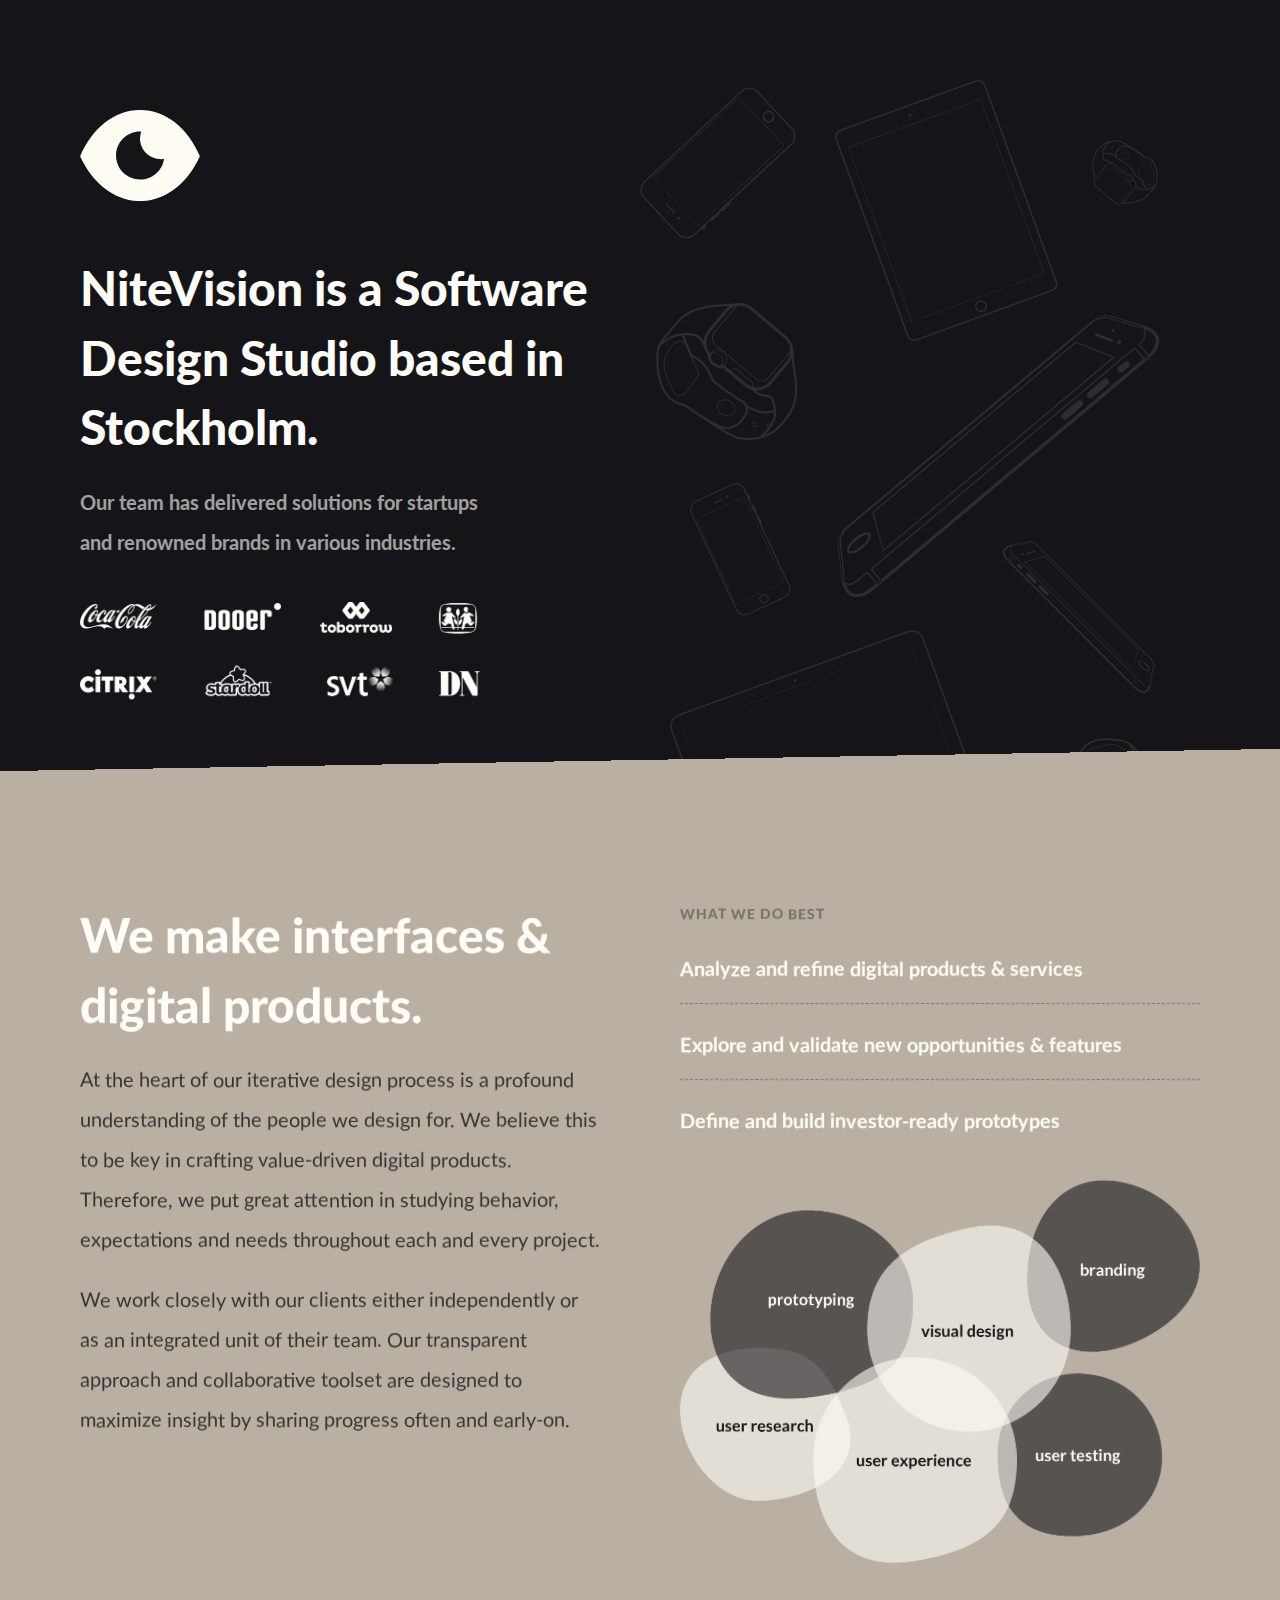
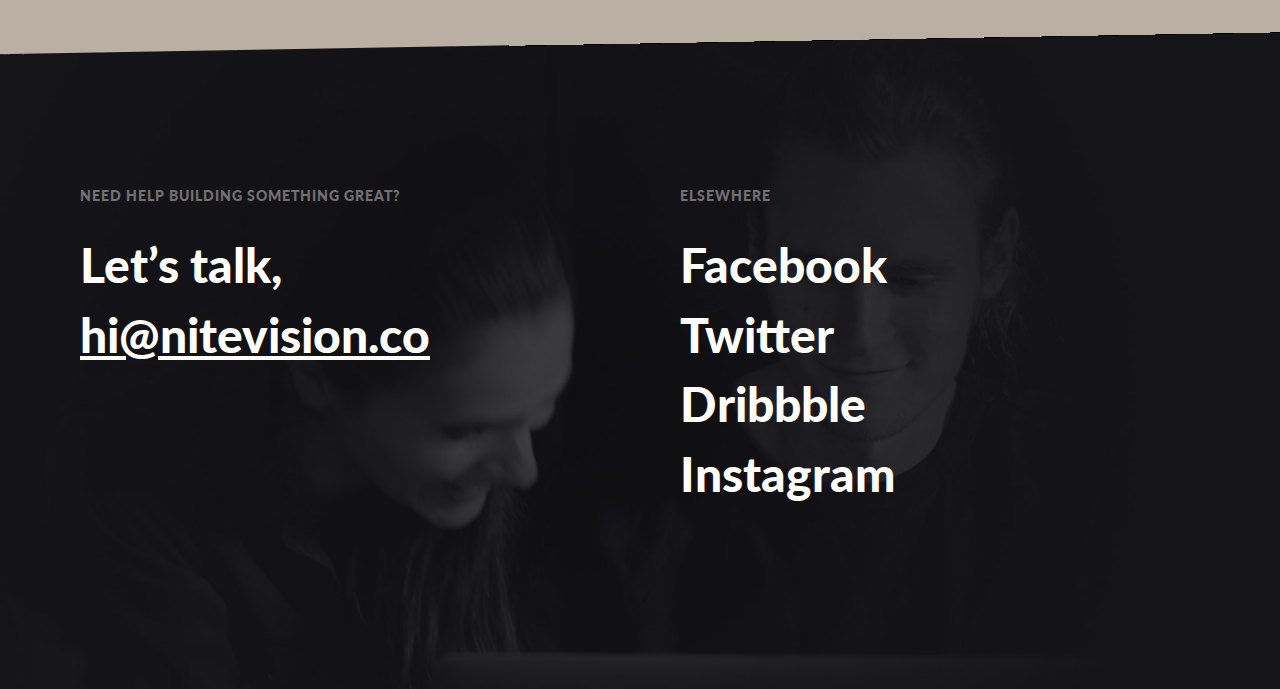
==== index.html @ 3d85bafc "improve class names" ====
<!DOCTYPE html>
<html lang="en">
  <head itemscope itemtype="http://schema.org/WebSite">
    <meta charset="utf-8">
    <meta http-equiv="x-ua-compatible" content="ie=edge">
    <title itemprop="name">NiteVision</title>
    <link href="https://nitevision.co/" itemprop="url">
    <meta itemprop="description" content="NiteVision is a Software Design Studio based in Stockholm. Our team has delivered solutions for startups and renowned brands in various industries.">
    <meta name="google-site-verification" content="">
    <meta name="description" content="NiteVision is a Software Design Studio based in Stockholm. Our team has delivered solutions for startups and renowned brands in various industries.">
    <meta name="viewport" content="width=device-width, initial-scale=1">
    <link rel="stylesheet" href="/css/normalize.css">
    <link rel="stylesheet" href="/css/main.css">
    <link href="https://fonts.googleapis.com/css?family=Lato:400,700,900" rel="stylesheet">
    <script type="application/ld+json">
      {
        "@context": "http://schema.org",
        "@type": "Organization",
        "name": "NiteVision",
        "url": "https://nitevision.co",
        "logo": "https://nitevision.co/img/logo.svg"
      }
    </script>
    <meta name="theme-color" content="#fffdf3">
    <link rel="apple-touch-icon" sizes="120x120" href="/apple-touch-icon-120x120.png">
    <link rel="apple-touch-icon" sizes="152x152" href="/apple-touch-icon-152x152.png">
    <link rel="icon" type="image/png" href="/favicon-32x32.png" sizes="32x32">
    <link rel="icon" type="image/png" href="/favicon-96x96.png" sizes="96x96">
    <link rel="icon" type="image/png" href="/favicon-194x194.png" sizes="194x194">
    <link rel="icon" type="image/png" href="/android-chrome-192x192.png" sizes="192x192">
    <script>
      (function(i,s,o,g,r,a,m){i['GoogleAnalyticsObject']=r;i[r]=i[r]||function(){
        (i[r].q=i[r].q||[]).push(arguments)},i[r].l=1*new Date();a=s.createElement(o),
      m=s.getElementsByTagName(o)[0];a.async=1;a.src=g;m.parentNode.insertBefore(a,m)
      })(window,document,'script','https://www.google-analytics.com/analytics.js','ga');

      ga('create', 'UA-84550139-1', 'auto');
      ga('send', 'pageview');

    </script>
  </head>
  <body>
    <header class="header body-p lg-pb3 clearfix">
      <div class="md-half header-half">
        <object type="image/svg+xml" data="/img/nitevision.svg" class="logo"></object>
        <h1 class="type-lg">NiteVision is a Software Design Studio based in Stockholm.</h1>
        <p class="type-light intro-text">Our team has delivered solutions for startups and renowned brands in various industries.</p>
        <img src="/img/brands.png" alt="Brands" class="fit partners" />
      </div>
      <div class="devices sm-hide">
        <svg id="devices" class="svg fit" xmlns="http://www.w3.org/2000/svg" width="100%" height="100%" viewBox="0 0 651 1034">
          <g fill="none" fill-rule="evenodd" opacity=".1">
            <path fill="#FFFDF7" d="M629.842 311.531c19.546 5.667 21.609 20.237 4.405 34.673L289.886 635.157c-17.19 14.424-31.195 9.87-33.381-10.358l-4.821-44.598c-.62-5.738 2.948-14.151 7.799-18.221L567.46 303.556c4.84-4.062 13.772-6.119 19.298-4.517l43.083 12.492zm-41.906-16.528c-6.902-2.002-17.28.389-23.175 5.335L256.783 558.762c-5.897 4.948-10.054 14.726-9.279 21.897l4.821 44.597c2.567 23.75 20.622 29.598 40.26 13.119L636.947 349.42c19.668-16.503 17.001-35.278-5.928-41.926l-43.083-12.492zm33.744 12.965c12.383 3.572 13.716 13.148 2.88 22.24L273.156 625.073c-10.94 9.179-17.408 7.227-18.767-5.516l-4.135-37.645c-.843-7.893 1.509-16.743 6.28-20.747L564.51 302.741c5.474-4.594 15.256-6.863 21.584-5.038l35.585 10.265zm-35.117-11.88c-6.879-1.984-17.238.42-23.132 5.366L255.453 559.88c-5.897 4.948-7.63 15.122-6.872 22.214l4.135 37.65c1.518 14.23 9.663 16.564 21.518 6.617L625.64 331.495c11.822-9.92 10.248-21.179-3.492-25.142l-35.585-10.265zm25.281 57.949a4.201 4.201 0 0 0-5.92-.516l-6.45 5.413a4.204 4.204 0 0 0-.52 5.919 4.201 4.201 0 0 0 5.92.516l6.45-5.413a4.204 4.204 0 0 0 .52-5.92zm-25.78 21.632a4.2 4.2 0 0 0-5.912-.522l-19.354 16.24a4.2 4.2 0 0 0-.513 5.913 4.2 4.2 0 0 0 5.912.522l19.354-16.24a4.2 4.2 0 0 0 .513-5.913zm-32.224 27.04a4.2 4.2 0 0 0-5.913-.522l-19.354 16.24a4.2 4.2 0 0 0-.513 5.913 4.2 4.2 0 0 0 5.913.521l19.354-16.24a4.2 4.2 0 0 0 .513-5.913zM260.124 591.596c-3.011-3.59 1.318-11.25 9.023-17.715s16.001-9.398 19.012-5.81c3.012 3.589-1.318 11.25-9.023 17.714-7.705 6.466-16 9.4-19.012 5.81zm25.78-21.632c-1.462-1.742-8.334.688-14.867 6.17-6.533 5.481-10.12 11.827-8.657 13.569 1.462 1.742 8.334-.688 14.866-6.17 6.533-5.481 10.12-11.827 8.658-13.57zm6.385-29.12l-.541 1.737 254.647-213.675-1.692.28 48.698 18.943.541-1.594-.858-.334L303.82 588.924l.204.74 1.116.346-12.85-49.165zm-1.62.45l13.642 49.41 290.56-243.808-49.556-19.276-254.647 213.674zm299.615-226.041c-.557-.664-.287-1.807.603-2.554.89-.746 2.062-.814 2.62-.15.556.663.286 1.806-.604 2.553-.89.747-2.063.814-2.62.15zm7.084 14.986c-.829-.987-.419-2.696.916-3.816 1.335-1.12 3.089-1.227 3.918-.24.828.988.418 2.697-.917 3.817s-3.089 1.227-3.917.24zm-6.123-5.509l-17.895-6.94c-1.228-.477-2.971-.236-3.835.49-.89.746-.651 1.723.613 2.214l17.894 6.94c1.229.477 2.972.236 3.836-.49.89-.746.65-1.723-.613-2.214zm-300.6 287.859l-2.37-.205 13.499 16.087.21-2.369-6.446 5.408 2.37.205-13.5-16.087-.209 2.369 6.445-5.408zm-7.525 4.121l13.498 16.087 6.445-5.408-13.499-16.087-6.444 5.408zm342.66-285.333l-2.37-.205 13.499 16.087.21-2.369-6.446 5.408 2.37.206-13.5-16.087-.209 2.368 6.445-5.408zm-7.525 4.121l13.498 16.087 6.445-5.408-13.499-16.087-6.444 5.408zM465.196 584.141c-9.99 1.963-11.648 9.136-3.692 17.092L620.75 760.478c7.949 7.95 15.129 6.296 17.091-3.692l4.328-22.02c.556-2.834-.86-7.186-3.103-9.429l-142.42-142.42c-2.24-2.24-6.604-3.658-9.429-3.103l-22.021 4.327zm21.608-6.392c3.528-.693 8.6.957 11.326 3.683l142.42 142.42c2.728 2.727 4.379 7.785 3.683 11.326l-4.327 22.021c-2.305 11.727-11.56 13.846-20.641 4.764L460.019 602.718c-9.095-9.096-6.956-18.338 4.764-20.641l22.021-4.328zm-17.384 4.976c-6.33 1.234-7.407 5.95-2.396 10.96L629.527 756.19c5.06 5.058 8.368 4.37 9.596-1.922l3.686-18.585c.76-3.898-.03-8.414-2.237-10.62L498.152 582.64c-2.533-2.532-7.312-4.095-10.546-3.464l-18.186 3.548zm18.022-4.374c3.516-.686 8.577.97 11.303 3.696l142.42 142.42c2.728 2.727 3.153 7.876 2.47 11.379l-3.687 18.587c-1.37 7.028-5.532 7.832-11.015 2.35L466.43 594.279c-5.467-5.466-4.196-11.01 2.826-12.38l18.186-3.548zm-15.105 27.775a2.097 2.097 0 0 1 2.974.004l2.983 2.983c.822.822.83 2.148.004 2.974-.82.82-2.146.824-2.974-.004l-2.983-2.983a2.098 2.098 0 0 1-.004-2.974zm11.921 11.921a2.094 2.094 0 0 1 2.971.001l8.95 8.95c.82.82.827 2.145 0 2.97-.82.821-2.142.828-2.97 0l-8.95-8.95a2.095 2.095 0 0 1 0-2.97zm14.902 14.902a2.094 2.094 0 0 1 2.971.001l8.95 8.95c.82.82.827 2.145 0 2.97-.82.82-2.142.828-2.97 0l-8.95-8.95a2.095 2.095 0 0 1 0-2.97zM637.47 740.074c1.656-1.656-.173-5.666-3.736-9.23-3.563-3.562-7.573-5.39-9.229-3.734-1.656 1.656.172 5.666 3.735 9.229 3.563 3.563 7.573 5.391 9.23 3.735zm-11.922-11.921c.804-.804 4.126.71 7.147 3.731s4.536 6.343 3.731 7.147c-.804.804-4.125-.71-7.146-3.731-3.021-3.022-4.536-6.343-3.732-7.147zm-1.928-14.8l.195.89-117.758-117.758.831.214-25.099 7.296-.201-.819.442-.128 133.767 133.767-.134.36-.571.122 8.528-23.943zm.789.296l-8.934 24.032-134.365-134.366 25.54-7.424 117.759 117.758zM484.76 587.742c.307-.306.221-.888-.19-1.3-.412-.411-.994-.497-1.3-.19-.306.306-.22.888.19 1.3.412.41.994.496 1.3.19zm-4.178 7.159c.455-.456.325-1.326-.293-1.943-.617-.617-1.487-.748-1.943-.292-.456.455-.325 1.325.293 1.943.617.617 1.487.748 1.943.292zm3.29-2.477l9.223-2.67c.633-.184 1.491.013 1.89.413.412.411.251.888-.4 1.077l-9.222 2.67c-.633.184-1.492-.013-1.892-.413-.411-.411-.25-.888.401-1.077zm137.473 156.77l1.19.002-7.425 7.425-.002-1.19 2.98 2.98-1.19-.002 7.425-7.425.002 1.19-2.98-2.98zm3.574 2.386l-7.424 7.425-2.98-2.98 7.424-7.425 2.98 2.98zM466.366 594.215l1.19.002-7.425 7.425-.002-1.19 2.98 2.98-1.19-.002 7.425-7.425.002 1.19-2.98-2.98zm3.574 2.386l-7.425 7.425-2.98-2.98 7.425-7.425 2.98 2.98zM102.836 419.647c-5.639-3.129-8.01-9.693-5.249-14.68 2.762-4.988 9.581-6.453 15.22-3.325 5.638 3.129 8.01 9.693 5.248 14.68-2.762 4.988-9.58 6.453-15.22 3.325zm9.432-17.031c-5.127-2.845-11.259-1.527-13.706 2.891-2.447 4.42-.314 10.322 4.813 13.167 5.127 2.844 11.258 1.526 13.705-2.892 2.448-4.42.315-10.322-4.812-13.166z"/>
            <path stroke="#FFFDF7" stroke-width="3.75" d="M86.649 343.43c-6.909-8.205-7.14-20.435-.008-28.935l21.132-25.184c7.98-9.511 22.177-10.758 31.695-2.771l42.382 35.562c9.514 7.984 10.76 22.178 2.774 31.695l-21.131 25.184c-7.982 9.512-22.177 10.759-31.696 2.772l-27.092-22.733c-3.753 1.038-9.293-.537-12.617-3.327-3.497-2.933-6.115-8.338-5.44-12.263z"/>
            <path fill="#FFFDF7" d="M91.73 356.12c-4.94-4.146-6.016-11.04-2.352-15.406 3.665-4.367 10.64-4.505 15.58-.36 4.94 4.146 6.017 11.04 2.352 15.406-3.664 4.367-10.64 4.505-15.58.36zm12.513-14.913c-4.492-3.77-10.764-3.646-14.01.223-3.247 3.87-2.28 10.068 2.212 13.837 4.492 3.77 10.765 3.646 14.011-.223 3.247-3.87 2.28-10.068-2.213-13.837z"/>
            <path fill="#FFFDF7" d="M100.316 343.72c4.349 3.649 5.35 9.664 2.178 13.445a7.857 7.857 0 0 1-3 2.2.558.558 0 0 1-.433-1.027 6.747 6.747 0 0 0 2.58-1.89c2.75-3.278 1.864-8.6-2.04-11.876-3.185-2.672-7.454-3.177-10.432-1.342a.558.558 0 0 1-.586-.949c3.405-2.097 8.194-1.53 11.733 1.439zM139.813 379.04c1.278 1.073 1.452 3.02.373 4.306a3.046 3.046 0 0 1-4.305.381l-19.232-16.137c-1.278-1.073-1.452-3.02-.373-4.306a3.046 3.046 0 0 1 4.305-.381l19.232 16.137zm-24.39-16.473c-1.482 1.765-1.231 4.413.51 5.875l19.233 16.137a4.16 4.16 0 0 0 5.874-.516c1.48-1.765 1.23-4.413-.512-5.875l-19.232-16.137a4.16 4.16 0 0 0-5.874.516zM185.552 326.66c4.255 3.57 4.81 9.894 1.248 14.14l-26.792 31.929c-3.57 4.254-9.885 4.797-14.14 1.226L94.65 330.98c-4.254-3.57-4.81-9.893-1.247-14.14l26.791-31.928c3.57-4.254 9.885-4.797 14.14-1.227l51.217 42.976zm-66.21-42.465l-26.792 31.93c-3.956 4.713-3.343 11.739 1.386 15.707l51.216 42.975c4.721 3.962 11.74 3.37 15.71-1.362l26.792-31.929c3.955-4.713 3.342-11.74-1.387-15.707l-51.216-42.976c-4.721-3.961-11.74-3.368-15.71 1.362z"/>
            <path fill="#FFFDF7" d="M115.027 282.464a39.983 39.983 0 0 1-6.613 1.097c-1.68.128-11.19.52-14.04.72-4.344.306-8.013.761-11.27 1.457-6.692 1.431-12.4 3.31-17.13 5.418a50.907 50.907 0 0 0-4.213 2.096c-.686.386-1.132.663-1.34.804-4.013 2.19-9.578 6.74-12.43 10.14l-18.744 22.339c-2.848 3.393-5.478 9.708-5.746 13.916l-.135 2.137-1.899-.996c.43.175.43.175 1.001.113.788-.21.854-.388.916-.79-.046.298-.088.872-.118 1.764-.087 2.568-.049 7.115.157 14.093.213 7.212 1.233 13.585 2.777 19.053a50.99 50.99 0 0 0 1.654 4.95c.327.822.574 1.367.705 1.626.178.429.437 1.029.819 1.845a61.077 61.077 0 0 0 2.229 4.31c1.755 3.086 3.693 5.865 5.775 8.103a24.69 24.69 0 0 0 2.197 2.103c2.879 2.415 6.647 4.27 10.857 5.616 1.484.474 2.917.85 4.242 1.137a28 28 0 0 0 1.66.318l.585.23 1.435.982c1.144.78 2.42 1.649 3.797 2.58 3.934 2.661 7.885 5.3 11.598 7.733 2.78 1.822 5.319 3.456 7.556 4.861 1.87 1.174 3.51 2.176 4.895 2.985 1.543.903 3.372 1.89 5.432 2.943 1.057.54 2.164 1.09 3.311 1.65a270.38 270.38 0 0 0 9.218 4.268c1.226.547 3.365.898 4.548.742.443-.011.98-.047 1.745-.156a23.095 23.095 0 0 0 4.256-1.048c5.17-1.788 9.97-5.234 13.858-10.828 3.375-4.858 4.395-8.913 3.723-12.247-.45-2.235-1.525-3.736-2.47-4.497-1.065-1.166-2.837-2.569-4.096-3.271-.075-.034-.35-.178-.768-.407-.68-.373-1.52-.858-2.531-1.468-2.87-1.73-6.536-4.113-11.078-7.252-4.704-3.259-9.417-6.736-14.054-10.302a398.135 398.135 0 0 1-4.456-3.476 219.7 219.7 0 0 1-1.681-1.342l-.399-.522a143.288 143.288 0 0 0-1.35-2.919 155.665 155.665 0 0 0-3.476-6.858c-.96-1.78-1.92-3.465-2.872-5.026-1.846-3.027-3.595-5.48-5.186-7.208-2.999-3.253-6.672-5.876-10.52-7.889a38.194 38.194 0 0 0-2.457-1.18 19.2 19.2 0 0 0-.897-.369l-.56-.206-.237-.547-11.17-25.708 2.554-1.105 11.17 25.709-.798-.754c.2.075.556.216 1.043.428.8.348 1.688.77 2.638 1.267 4.112 2.15 8.039 4.954 11.28 8.47 1.736 1.885 3.584 4.477 5.517 7.647.979 1.605 1.964 3.333 2.946 5.154a158.418 158.418 0 0 1 4.923 9.976l-.4-.522c.299.242.863.694 1.658 1.323a395.354 395.354 0 0 0 4.425 3.452c4.603 3.54 9.28 6.99 13.745 10.084 4.69 3.242 8.309 5.594 11.127 7.293 1.672 1.008 2.696 1.57 3.149 1.791 1.595.889 3.615 2.487 4.709 3.72 1.255.985 2.705 3.01 3.302 5.97.83 4.122-.38 8.934-4.166 14.382-4.237 6.099-9.525 9.895-15.23 11.867-2.91 1.006-5.281 1.346-6.729 1.346-1.53.213-4.183-.223-5.854-.967l-.751-.331a273.134 273.134 0 0 1-8.563-3.983 198.817 198.817 0 0 1-3.359-1.673 112.683 112.683 0 0 1-5.572-3.02 190.532 190.532 0 0 1-4.969-3.03 474.089 474.089 0 0 1-7.602-4.89 958.238 958.238 0 0 1-11.633-7.756 1092.252 1092.252 0 0 1-5.248-3.573l.586.23c-.358-.053-.99-.166-1.841-.35a48.72 48.72 0 0 1-4.501-1.207c-4.527-1.447-8.605-3.454-11.802-6.137a27.465 27.465 0 0 1-2.446-2.34c-2.247-2.416-4.305-5.364-6.158-8.624a63.848 63.848 0 0 1-2.332-4.508 41.114 41.114 0 0 1-.83-1.875c-.118-.224-.4-.845-.758-1.747a53.759 53.759 0 0 1-1.747-5.222c-1.605-5.682-2.66-12.281-2.88-19.727-.437-14.785-.347-17.447 1.107-17.834.578-.062.578-.062 1.01.113l-.645 1.232-1.39-.09c.306-4.815 3.17-11.69 6.39-15.526l18.744-22.339c3.076-3.666 8.912-8.438 13.114-10.723.153-.113.666-.431 1.421-.856a53.662 53.662 0 0 1 4.445-2.212c4.904-2.185 10.796-4.126 17.68-5.598 3.403-.727 7.193-1.197 11.657-1.512 2.907-.204 12.406-.595 14.024-.718.189-.015.378-.031.568-.049 1.923-.18 4.182.025 5.949-.42 1.055-.267 5.943-.407 6.352-.551l-3.556 1.976c-.486.172-1.34.434-2.483.722z"/>
            <path fill="#FFFDF7" d="M76.503 327.911a18.266 18.266 0 0 0-3.15-4.282c-2.99-3.014-10.033-4.352-19.053-3.777-10.75.686-21.457 6.805-29.49 14.119l-1.878-2.06c8.458-7.7 19.659-14.101 31.185-14.836 9.758-.623 17.492.846 21.212 4.597a21.04 21.04 0 0 1 3.63 4.935c.728 1.365 1.153 2.487 1.342 3.186v5.666c-.138-.509-3.177-6.381-3.798-7.548z"/>
            <path fill="#FFFDF7" d="M59.028 336.937c-.257-.741-.57-1.53-.941-2.33-.915-1.977-2.02-3.697-3.313-4.962-3.803-3.722-8.549-2.968-14.613 4.259-6.181 7.366-9.1 14.599-9.564 21.396-.162 2.369-.007 4.514.365 6.394.222 1.119.463 1.894.626 2.287.42 1.489 1.243 3.801 1.836 5.165l9.09 20.923c1.15 2.649 4.433 4.706 7.226 4.48a6.14 6.14 0 0 0 1.936-.07 5.816 5.816 0 0 0 2.871-1.408c2.2-1.99 4.738-4.84 7.513-8.355 2.153-2.728 4.352-5.734 6.51-8.846a218.41 218.41 0 0 0 2.817-4.164c.508-.77.869-1.328 1.06-1.63.726-1.11.84-3.045.247-4.284l-13.33-27.82c-.082-.267-.182-.593-.336-1.035zm14.67 28.376c.76 1.587.622 3.935-.314 5.368-.191.3-.556.864-1.067 1.64a219.515 219.515 0 0 1-2.832 4.184c-2.17 3.13-4.382 6.154-6.55 8.902-2.81 3.56-5.386 6.451-7.64 8.49a6.918 6.918 0 0 1-3.41 1.675c-.93.176-1.704.16-2.187.082-3.143.27-6.868-2.064-8.206-5.143l-9.09-20.923c-.612-1.41-1.452-3.771-1.865-5.246-.167-.395-.431-1.24-.667-2.434-.391-1.974-.553-4.216-.384-6.686.48-7.032 3.49-14.488 9.821-22.035 6.45-7.685 11.934-8.557 16.245-4.336 1.403 1.373 2.578 3.2 3.545 5.29.387.836.714 1.658.983 2.432.162.467.27.816.324 1.013l13.294 27.727zM193.09 344.019a76.27 76.27 0 0 0-.114 2.099c-.09 2.196-.097 4.46.008 6.662.084 1.77.24 3.423.474 4.924.263 1.69 1.324 7.925 1.444 8.655.609 3.713 1.035 6.738 1.35 9.79.928 8.963.73 17.103-.948 25.354-2.672 13.146-9.737 23.386-22.936 36.256-10.677 10.412-30.58 15.727-47.62 12.28-6.829-1.382-19.029-7.906-35.095-18.175-7.704-4.923-15.79-10.39-23.77-15.984a768.5 768.5 0 0 1-9.813-6.997l-.756-.552 1.645-2.243a536.06 536.06 0 0 0 2.873 2.083 765.696 765.696 0 0 0 7.648 5.431c7.948 5.574 16.003 11.019 23.67 15.918 15.746 10.064 27.789 16.504 34.145 17.79 16.162 3.27 35.127-1.794 45.127-11.545 12.836-12.516 19.617-22.347 22.153-34.821 1.617-7.95 1.808-15.814.908-24.515-.309-2.988-.728-5.962-1.329-9.625-.117-.713-1.18-6.964-1.447-8.677a49.42 49.42 0 0 1-.504-5.22c-.11-2.292-.101-4.635-.009-6.908.032-.795.073-1.526.117-2.176.027-.392.05-.673.063-.826l1.076-5.873c-.012.133 1.665 6.523 1.64 6.895z"/>
            <path fill="#FFFDF7" d="M145.112 389.165c1.366.985 2.795 1.892 4.205 2.626 1.76.916 3.357 1.488 4.683 1.636.09.01 1.119.111 1.538.157.838.092 1.622.197 2.409.33 1.428.242 2.728.555 3.884.963 2.115.747 3.657 1.776 4.458 3.236 2.316 4.22 4.622 14.6 4.038 22.176-.32 4.158-2.436 8.908-5.922 14.084-2.836 4.212-6.3 8.312-9.821 11.96a85.376 85.376 0 0 1-1.481 1.5c-.267.263-.457.446-.56.544a1.393 1.393 0 0 1-1.917-2.023 66.398 66.398 0 0 0 1.952-1.955c3.418-3.542 6.784-7.525 9.517-11.583 3.24-4.814 5.18-9.168 5.456-12.746.542-7.031-1.644-16.871-3.703-20.623-.402-.732-1.41-1.406-2.94-1.946-.987-.349-2.138-.625-3.42-.843a38.544 38.544 0 0 0-2.248-.307c-.397-.044-1.43-.145-1.543-.158-1.723-.192-3.623-.872-5.661-1.933-1.544-.804-3.082-1.78-4.55-2.838a35.083 35.083 0 0 1-1.926-1.477 1.392 1.392 0 0 1-.173-1.96 1.392 1.392 0 0 1 1.96-.17c.332.278.945.76 1.765 1.35z"/>
            <path fill="#FFFDF7" d="M166.254 416.513a34.933 34.933 0 0 1-6.75 1.269c-3.082.267-6.127.097-9.058-.606a48.697 48.697 0 0 1-3.458-.97c-3.442-1.1-6.872-2.566-10.137-4.226a72.546 72.546 0 0 1-3.103-1.67 39.605 39.605 0 0 1-1.165-.688 1.391 1.391 0 0 1 1.468-2.362c.185.115.55.334 1.076.634a69.767 69.767 0 0 0 2.982 1.605c3.14 1.598 6.437 3.007 9.722 4.056 1.105.353 2.193.66 3.259.915 2.62.628 5.369.781 8.17.539 2.19-.19 4.286-.608 6.21-1.168 1.144-.334 1.968-.637 2.394-.821a1.395 1.395 0 0 1 1.831.725 1.39 1.39 0 0 1-.722 1.83c-.526.227-1.457.57-2.72.938zM142.51 434.266c-2.038-.586-3.394-2.306-2.932-3.922.462-1.616 2.521-2.353 4.559-1.767 2.038.586 3.395 2.306 2.933 3.922-.463 1.616-2.522 2.353-4.56 1.767zm1.321-4.62c-1.508-.433-2.915.07-3.182 1.006-.268.935.66 2.11 2.167 2.544 1.508.434 2.915-.07 3.183-1.005.267-.936-.66-2.11-2.168-2.544zM165.596 432.61c-.529 1.047-1.548 1.819-2.79 1.926-2.578.223-4.791-.456-4.913-1.828-.121-1.372 1.94-2.42 4.517-2.644.931-.08 1.833-.04 2.605.113 1.012.2 1.123 1.362.581 2.433zm-3.088-1.436c-2.017.174-3.548.953-3.505 1.438.043.485 1.687.99 3.705.815.833-.072 1.53-.6 1.894-1.32.26-.515.23-.831.199-.838-.666-.131-1.462-.167-2.293-.095z"/>
            <g>
              <path fill="#FFFDF7" d="M533.53 880.989c3.25-4.005 8.745-4.97 12.28-2.111 3.537 2.857 3.735 8.422.485 12.427-3.25 4.005-8.745 4.97-12.282 2.112-3.536-2.858-3.734-8.423-.484-12.428zm12.075 9.759c2.955-3.642 2.777-8.646-.356-11.178s-8.074-1.665-11.03 1.977c-2.955 3.642-2.777 8.645.356 11.177s8.075 1.666 11.03-1.976z"/>
              <path stroke="#FFFDF7" stroke-width="3" d="M595.745 878.728c7.424-4.302 17.093-2.785 22.8 4.017l16.77 19.985c6.393 7.62 5.397 18.97-2.218 25.36l-33.905 28.45c-7.611 6.386-18.968 5.395-25.359-2.22l-16.77-19.986c-6.394-7.62-5.397-18.97 2.218-25.36l21.673-18.185c-.29-3.095 1.724-7.236 4.383-9.468 2.798-2.347 7.416-3.664 10.408-2.593z"/>
              <path fill="#FFFDF7" d="M585.052 880.981c3.952-3.316 9.525-3.215 12.447.267 2.922 3.482 2.053 8.988-1.899 12.304-3.952 3.316-9.525 3.215-12.447-.267-2.922-3.482-2.053-8.988 1.9-12.304zm9.978 11.891c3.593-3.015 4.375-7.966 1.786-11.05-2.589-3.086-7.6-3.177-11.194-.161-3.593 3.015-4.374 7.966-1.786 11.051 2.59 3.085 7.6 3.176 11.194.16z"/>
              <path fill="#FFFDF7" d="M593.603 889.438c-3.479 2.92-8.35 2.881-10.88-.134a6.249 6.249 0 0 1-1.31-2.662.447.447 0 0 1 .337-.533.442.442 0 0 1 .531.334c.192.85.57 1.627 1.125 2.288 2.194 2.614 6.504 2.648 9.627.027 2.548-2.137 3.542-5.425 2.516-8.02a.446.446 0 0 1 .828-.331c1.173 2.966.057 6.655-2.774 9.03zM560.292 915.653a2.455 2.455 0 0 1-3.44-.3 2.433 2.433 0 0 1 .304-3.438l15.386-12.91a2.455 2.455 0 0 1 3.438.299 2.433 2.433 0 0 1-.303 3.439l-15.385 12.91zm16.372-16.922c-1.181-1.407-3.3-1.574-4.693-.405l-15.385 12.91a3.322 3.322 0 0 0-.416 4.691c1.18 1.407 3.298 1.574 4.692.405l15.386-12.91a3.322 3.322 0 0 0 .416-4.691zM595.088 958.825c-3.404 2.856-8.455 2.425-11.296-.961l-21.363-25.46c-2.846-3.392-2.39-8.434 1.015-11.291l40.973-34.38c3.403-2.856 8.455-2.425 11.296.96l21.363 25.46c2.846 3.393 2.39 8.435-1.015 11.292l-40.973 34.38zm42.671-46.245l-21.363-25.46c-3.154-3.758-8.766-4.241-12.55-1.067l-40.972 34.38c-3.777 3.17-4.293 8.772-1.128 12.544l21.363 25.46c3.154 3.759 8.766 4.242 12.55 1.067l40.972-34.38c3.777-3.17 4.293-8.771 1.128-12.544z"/>
              <path fill="#FFFDF7" d="M639.724 909.425a31.908 31.908 0 0 1 .064-5.352c.134-1.34 1.158-8.873 1.4-11.143.367-3.459.522-6.407.43-9.064-.188-5.46-.867-10.208-1.863-14.218a40.523 40.523 0 0 0-1.058-3.603 16.576 16.576 0 0 0-.445-1.163c-1.161-3.458-3.961-8.46-6.236-11.17l-14.946-17.813c-2.27-2.706-6.87-5.643-10.142-6.431l-1.662-.4 1.05-1.357c-.198.314-.198.314-.23.772.055.648.186.725.494.829-.228-.077-.674-.19-1.371-.336-2.008-.42-5.59-1.015-11.107-1.812-5.703-.823-10.858-.897-15.375-.434a40.817 40.817 0 0 0-4.125.622c-.693.144-1.156.263-1.378.33-.362.082-.87.204-1.566.391a48.95 48.95 0 0 0-3.702 1.162c-2.673.956-5.13 2.099-7.182 3.429-.714.462-1.37.942-1.961 1.439-2.304 1.932-4.29 4.642-5.938 7.768a36.813 36.813 0 0 0-1.488 3.18 22.421 22.421 0 0 0-.482 1.262l-.264.43a874.25 874.25 0 0 0-3.534 3.625 766.847 766.847 0 0 0-7.706 8.06 378.302 378.302 0 0 0-4.881 5.276 150.766 150.766 0 0 0-3.033 3.44 88.264 88.264 0 0 0-3.075 3.868c-.573.757-1.161 1.552-1.761 2.378a216.875 216.875 0 0 0-4.649 6.663c-.601.89-1.177 2.524-1.22 3.476-.053.35-.1.778-.121 1.394-.036 1.05.028 2.225.228 3.491.682 4.313 2.721 8.562 6.577 12.388 3.348 3.323 6.395 4.682 9.112 4.611 1.82-.047 3.152-.686 3.882-1.326 1.067-.676 2.418-1.878 3.147-2.771.037-.054.189-.251.427-.548.39-.484.888-1.078 1.51-1.79 1.762-2.019 4.15-4.576 7.255-7.716a282.185 282.185 0 0 1 10.07-9.64 319.547 319.547 0 0 1 3.358-3.027 176.34 176.34 0 0 1 1.291-1.138l.466-.242a114.812 114.812 0 0 0 2.485-.662 124.751 124.751 0 0 0 5.881-1.79 88.072 88.072 0 0 0 4.355-1.57c2.64-1.035 4.815-2.074 6.396-3.088 2.979-1.912 5.556-4.44 7.678-7.191.49-.636.915-1.232 1.272-1.77.21-.319.35-.543.416-.655l.24-.412.464-.112 21.784-5.253.512 2.16-21.785 5.253.704-.523c-.086.148-.248.408-.483.762a32.865 32.865 0 0 1-1.365 1.9c-2.266 2.94-5.022 5.643-8.242 7.709-1.725 1.107-4.023 2.204-6.786 3.289a90.28 90.28 0 0 1-4.467 1.609 126.958 126.958 0 0 1-8.536 2.502l.466-.243a317.316 317.316 0 0 0-4.607 4.128c-3.429 3.135-6.798 6.34-9.856 9.427-3.206 3.243-5.563 5.766-7.293 7.75-1.028 1.176-1.614 1.904-1.85 2.23-.923 1.133-2.463 2.502-3.586 3.193-.95.852-2.746 1.714-5.157 1.777-3.359.087-6.974-1.526-10.73-5.252-4.204-4.171-6.45-8.852-7.202-13.61-.384-2.428-.319-4.339-.116-5.478.046-1.232.76-3.26 1.58-4.471a208.052 208.052 0 0 1 1.372-2.023 219.081 219.081 0 0 1 3.325-4.711c.608-.837 1.205-1.643 1.786-2.412a90.406 90.406 0 0 1 3.155-3.968c.847-.997 1.88-2.166 3.08-3.492a380.455 380.455 0 0 1 4.91-5.308 769.012 769.012 0 0 1 7.729-8.084 876.557 876.557 0 0 1 3.546-3.637l-.264.43c.092-.275.27-.756.534-1.4a39.035 39.035 0 0 1 1.58-3.375c1.771-3.362 3.92-6.294 6.478-8.44a22.043 22.043 0 0 1 2.183-1.603c2.215-1.435 4.822-2.648 7.646-3.658a51.171 51.171 0 0 1 3.872-1.215c.736-.199 1.283-.33 1.59-.395.194-.063.722-.199 1.481-.357a43.033 43.033 0 0 1 4.352-.656c4.694-.482 10.033-.405 15.92.445 11.69 1.687 13.771 2.123 13.872 3.32-.032.464-.032.464-.23.78l-.879-.677.266-1.08c3.744.901 8.75 4.098 11.318 7.158l14.946 17.812c2.453 2.923 5.39 8.169 6.598 11.788.068.136.246.583.475 1.236.374 1.069.754 2.337 1.117 3.8 1.033 4.157 1.734 9.058 1.928 14.675.096 2.776-.065 5.823-.443 9.377-.246 2.315-1.268 9.84-1.398 11.129a29.713 29.713 0 0 0-.058 4.973c.062.867.14 1.507.197 1.849l-2.195.372a23.923 23.923 0 0 1-.22-2.052z"/>
              <path fill="#FFFDF7" d="M609.372 872.88a14.652 14.652 0 0 0 3.808-1.89c2.79-1.937 4.828-7.293 5.638-14.467.966-8.55-2.348-17.812-6.976-25.136l1.883-1.193c4.872 7.71 8.34 17.4 7.304 26.567-.876 7.76-3.115 13.642-6.586 16.052a16.878 16.878 0 0 1-4.39 2.178c-1.175.385-2.117.565-2.694.618l-.192-2.213c.42-.039 1.2-.188 2.205-.517z"/>
              <path fill="#FFFDF7" d="M604.719 857.895c.618-.101 1.282-.24 1.964-.42 1.683-.449 3.19-1.082 4.366-1.925 3.46-2.48 3.532-6.316-1.304-12.079-4.928-5.874-10.208-9.163-15.49-10.462-1.84-.453-3.549-.626-5.08-.591-.911.02-1.555.104-1.887.178-1.23.126-3.164.456-4.32.734l-17.729 4.275c-2.245.542-4.322 2.841-4.536 5.069-.12.384-.221.892-.215 1.532a4.63 4.63 0 0 0 .705 2.452c1.257 2.003 3.143 4.391 5.52 7.057 1.845 2.068 3.901 4.211 6.047 6.336a173.607 173.607 0 0 0 2.88 2.788c.535.505.923.866 1.133 1.058.773.723 2.278 1.079 3.336.782l23.748-6.662c.222-.028.492-.062.862-.122zm-24.374 7.64c-1.355.38-3.182-.052-4.178-.984-.21-.192-.602-.556-1.14-1.065-.896-.847-1.872-1.79-2.895-2.802a143.615 143.615 0 0 1-6.085-6.376c-2.407-2.699-4.32-5.122-5.608-7.175a5.508 5.508 0 0 1-.84-2.913c-.008-.755.112-1.361.241-1.73.228-2.51 2.586-5.12 5.195-5.749l17.73-4.275a39.374 39.374 0 0 1 4.387-.746c.333-.078 1.035-.169 2.007-.19 1.608-.037 3.394.144 5.314.616 5.463 1.343 10.906 4.735 15.956 10.752 5.142 6.128 5.06 10.562 1.136 13.374-1.276.915-2.878 1.588-4.657 2.061-.712.19-1.404.334-2.05.439-.39.063-.68.1-.843.115l-23.67 6.648zM580.38 962.369a60.831 60.831 0 0 0-1.635-.378 60.796 60.796 0 0 0-5.242-.909 37.297 37.297 0 0 0-3.94-.304c-1.365-.025-6.418-.047-7.01-.053-3.004-.031-5.444-.111-7.888-.282-7.18-.503-13.555-1.776-19.81-4.23-9.966-3.908-17.031-10.87-25.306-23.02-6.695-9.83-8.09-26.215-2.992-39.144 2.043-5.182 8.882-13.881 19.208-25.108 4.951-5.383 10.383-10.993 15.9-16.5a616.77 616.77 0 0 1 6.878-6.757l.54-.52 1.534 1.603a430.369 430.369 0 0 0-2.04 1.974 614.552 614.552 0 0 0-5.344 5.269c-5.496 5.486-10.907 11.074-15.834 16.43-10.12 11.003-16.872 19.591-18.773 24.414-4.835 12.263-3.506 27.876 2.764 37.081 8.047 11.816 14.83 18.5 24.287 22.209 6.027 2.363 12.185 3.594 19.155 4.082 2.394.167 4.792.246 7.757.277.577.006 5.643.028 7.027.053 1.3.024 2.7.135 4.177.321 1.818.229 3.66.558 5.435.942a63.043 63.043 0 0 1 2.335.555l-.588 2.146c-.104-.028-.306-.08-.595-.151z"/>
              <path fill="#FFFDF7" d="M551.586 918.43c-.966.939-1.88 1.938-2.654 2.946-.967 1.259-1.64 2.436-1.942 3.459-.02.069-.244.864-.34 1.188-.189.647-.381 1.249-.596 1.85-.39 1.09-.818 2.07-1.301 2.922-.884 1.56-1.91 2.633-3.17 3.062-3.644 1.242-12.13 1.63-18.008.13-3.225-.823-6.665-3.14-10.248-6.593-2.917-2.81-5.656-6.098-8.033-9.369a67.86 67.86 0 0 1-1.322-1.886 1.113 1.113 0 0 1 .32-1.54 1.11 1.11 0 0 1 1.54.31c.225.342.656.967 1.264 1.804 2.308 3.175 4.97 6.37 7.779 9.077 3.332 3.21 6.485 5.335 9.261 6.043 5.455 1.392 13.5 1.025 16.74-.08.632-.215 1.303-.916 1.942-2.044.413-.729.792-1.596 1.142-2.575a30.85 30.85 0 0 0 .556-1.726c.09-.306.314-1.104.34-1.192.393-1.329 1.194-2.73 2.314-4.187a30.105 30.105 0 0 1 2.868-3.188 28.158 28.158 0 0 1 1.432-1.312 1.112 1.112 0 0 1 1.567.132c.393.47.33 1.17-.142 1.566-.264.223-.73.638-1.309 1.202z"/>
              <path fill="#FFFDF7" d="M527.116 931.301a27.874 27.874 0 0 1-.054-5.482c.222-2.462.782-4.834 1.745-7.043a39.02 39.02 0 0 1 1.247-2.586c1.347-2.556 2.98-5.053 4.744-7.393a58.204 58.204 0 0 1 1.748-2.21c.328-.394.57-.673.704-.823a1.114 1.114 0 0 1 1.571-.09 1.11 1.11 0 0 1 .082 1.569c-.117.13-.34.388-.65.76a55.974 55.974 0 0 0-1.68 2.125c-1.696 2.25-3.266 4.65-4.551 7.089a36.793 36.793 0 0 0-1.176 2.438c-.861 1.975-1.366 4.115-1.568 6.351a25.673 25.673 0 0 0 .05 5.045c.102.947.225 1.637.31 1.996a1.117 1.117 0 0 1-.827 1.342 1.106 1.106 0 0 1-1.338-.82c-.105-.445-.244-1.224-.357-2.268zM516.476 910.187c.746-1.523 2.289-2.353 3.495-1.768 1.207.585 1.499 2.306.752 3.829-.746 1.522-2.289 2.353-3.495 1.768-1.206-.586-1.498-2.307-.752-3.83zm3.449 1.673c.552-1.126.352-2.302-.346-2.64-.698-.34-1.752.228-2.304 1.354-.552 1.127-.353 2.303.345 2.642.698.338 1.752-.23 2.305-1.356zM514.547 928.573c-.75-.56-1.214-1.468-1.125-2.46.186-2.058 1.03-3.706 2.126-3.613 1.096.093 1.633 1.858 1.447 3.917a7.57 7.57 0 0 1-.454 2.033c-.299.768-1.228.696-1.994.123zm1.562-2.232c.145-1.61-.253-2.922-.64-2.955-.388-.033-1.015 1.192-1.16 2.803-.06.665.257 1.285.773 1.67.368.276.621.296.63.272a6.687 6.687 0 0 0 .397-1.79z"/>
            </g>
            <g>
              <path fill="#FFFDF7" d="M609.923 90.402c2.61 1.447 3.706 4.488 2.423 6.801-1.283 2.314-4.443 2.997-7.054 1.55-2.61-1.446-3.705-4.487-2.422-6.8 1.282-2.314 4.443-2.998 7.053-1.551zm-4.38 7.9c2.373 1.316 5.215.701 6.352-1.349 1.136-2.05.152-4.784-2.222-6.1-2.374-1.315-5.215-.7-6.352 1.35-1.137 2.05-.152 4.784 2.222 6.1z"/>
              <path stroke="#FFFDF7" stroke-width="1.25" d="M617.402 125.54l.926.776c3.172 2.662 3.583 7.395.917 10.572l-13.573 16.177c-2.663 3.173-7.399 3.594-10.571.932l-24.079-20.204c-3.172-2.662-3.583-7.395-.917-10.572l13.573-16.177c2.663-3.173 7.399-3.594 10.571-.932l14.77 12.394c1.74-.484 4.306.243 5.844 1.534 1.565 1.313 2.748 3.698 2.54 5.5z"/>
              <path fill="#FFFDF7" d="M615.03 119.842c2.286 1.919 2.78 5.113 1.08 7.14-1.7 2.026-4.933 2.094-7.22.176-2.285-1.919-2.78-5.113-1.08-7.14 1.701-2.026 4.933-2.094 7.22-.176zm-5.807 6.92c2.078 1.745 4.985 1.684 6.491-.112 1.507-1.795 1.062-4.668-1.016-6.412-2.08-1.745-4.986-1.684-6.492.112-1.507 1.795-1.062 4.668 1.017 6.412z"/>
              <path fill="#FFFDF7" d="M611.044 125.595c-2.013-1.689-2.473-4.476-1.001-6.23.376-.45.85-.794 1.391-1.022a.258.258 0 1 1 .2.476 3.138 3.138 0 0 0-1.196.877c-1.277 1.521-.87 3.988.938 5.504 1.474 1.236 3.45 1.468 4.832.615a.258.258 0 1 1 .27.44c-1.578.974-3.796.714-5.434-.66zM592.766 109.247a1.425 1.425 0 0 1-.17-1.995 1.412 1.412 0 0 1 1.995-.18l8.9 7.469c.592.496.671 1.398.17 1.995a1.412 1.412 0 0 1-1.995.18l-8.9-7.469zm11.29 7.621a1.94 1.94 0 0 0-.233-2.723l-8.9-7.468a1.928 1.928 0 0 0-2.722.243 1.94 1.94 0 0 0 .233 2.723l8.9 7.468c.817.685 2.03.582 2.722-.243zM571.542 133.555a4.648 4.648 0 0 1-.57-6.553l12.433-14.817a4.645 4.645 0 0 1 6.553-.577l23.702 19.889a4.648 4.648 0 0 1 .57 6.553l-12.433 14.817a4.645 4.645 0 0 1-6.552.577l-23.703-19.889zm30.65 19.643l12.433-14.816a5.164 5.164 0 0 0-.633-7.28l-23.702-19.89a5.16 5.16 0 0 0-7.28.642l-12.433 14.816a5.164 5.164 0 0 0 .633 7.28l23.703 19.89a5.16 5.16 0 0 0 7.28-.642z"/>
              <path fill="#FFFDF7" d="M604.19 153.998a18.542 18.542 0 0 1 3.065-.512c.778-.06 5.184-.248 6.505-.343 2.013-.144 3.713-.357 5.223-.682 3.101-.667 5.747-1.542 7.94-2.522.763-.341 1.414-.67 1.953-.974.318-.18.525-.308.62-.374 1.862-1.017 4.443-3.13 5.766-4.708l8.699-10.366c1.321-1.575 2.544-4.503 2.67-6.454l.064-.99.88.46c-.2-.081-.2-.081-.464-.052-.365.098-.396.18-.425.367.021-.138.041-.405.056-.818.041-1.19.027-3.298-.065-6.533-.094-3.342-.562-6.296-1.274-8.83a23.586 23.586 0 0 0-.764-2.293c-.15-.38-.265-.633-.325-.753a21.507 21.507 0 0 0-.378-.855 28.224 28.224 0 0 0-1.03-1.996c-.812-1.43-1.708-2.717-2.671-3.753-.335-.36-.674-.686-1.017-.973-1.332-1.118-3.077-1.975-5.027-2.597a21.237 21.237 0 0 0-1.964-.524c-.366-.08-.63-.126-.769-.147l-.271-.106-.664-.454a502.885 502.885 0 0 0-7.127-4.771 217.601 217.601 0 0 0-3.498-2.249 86.734 86.734 0 0 0-2.265-1.38 50.793 50.793 0 0 0-2.515-1.361c-.49-.25-1.002-.504-1.534-.763a124.86 124.86 0 0 0-4.268-1.973c-.568-.252-1.558-.414-2.106-.34a6.819 6.819 0 0 0-.81.073c-.603.087-1.268.244-1.972.488-2.396.832-4.622 2.433-6.427 5.028-1.567 2.254-2.042 4.134-1.732 5.68.207 1.035.704 1.73 1.142 2.082.492.54 1.312 1.189 1.895 1.514.034.016.162.082.355.188.315.172.704.397 1.172.679 1.329.8 3.026 1.902 5.128 3.355a162.283 162.283 0 0 1 6.505 4.766 183.76 183.76 0 0 1 2.84 2.23l.185.241.164.363a71.937 71.937 0 0 0 2.067 4.166c.443.825.887 1.605 1.327 2.328.853 1.402 1.662 2.539 2.398 3.338 1.388 1.506 3.088 2.72 4.87 3.65.411.215.794.397 1.137.546.203.088.345.144.416.17l.259.096.11.253 5.158 11.91-1.184.513-5.158-11.91.368.35c-.093-.035-.257-.1-.483-.198a18.92 18.92 0 0 1-1.221-.586c-1.904-.994-3.721-2.291-5.22-3.92-.804-.872-1.658-2.072-2.552-3.54a52.027 52.027 0 0 1-1.362-2.388 73.21 73.21 0 0 1-2.275-4.62l.185.24-.767-.612a182.476 182.476 0 0 0-2.048-1.597 160.303 160.303 0 0 0-6.362-4.665c-2.171-1.5-3.846-2.588-5.15-3.374-.775-.466-1.25-.727-1.459-.828-.739-.411-1.673-1.151-2.18-1.722-.58-.456-1.25-1.393-1.525-2.765-.383-1.91.18-4.141 1.938-6.67 1.967-2.829 4.42-4.592 7.064-5.51 1.35-.468 2.448-.626 3.118-.628.71-.1 1.938.101 2.712.445a119.767 119.767 0 0 1 1.292.577c.988.448 2.013.927 3.021 1.417.538.262 1.058.52 1.555.773.974.497 1.842.965 2.58 1.397.654.382 1.424.851 2.3 1.401 1.044.655 2.226 1.415 3.52 2.262a442.317 442.317 0 0 1 7.146 4.785l.668.456-.272-.106c.166.024.459.076.853.161.653.14 1.356.325 2.085.557 2.096.668 3.984 1.596 5.464 2.837.385.323.762.685 1.132 1.083 1.04 1.119 1.99 2.484 2.848 3.994.408.72.768 1.425 1.077 2.088.186.4.315.7.383.869.055.104.185.391.35.81.272.685.547 1.493.807 2.419.74 2.633 1.225 5.69 1.322 9.142.193 6.853.15 8.087-.524 8.267-.268.03-.268.03-.468-.051l.3-.572.644.041c-.145 2.232-1.476 5.42-2.97 7.201l-8.699 10.366c-1.427 1.701-4.134 3.917-6.082 4.979-.071.052-.309.2-.66.398-.573.323-1.26.67-2.06 1.028-2.273 1.016-5.004 1.919-8.195 2.605-1.577.34-3.333.56-5.401.708-1.348.097-5.749.284-6.498.342l-.264.023a17.266 17.266 0 0 0-3.62.756l-.43-1.217c.224-.08.62-.202 1.15-.336z"/>
              <path fill="#FFFDF7" d="M622.067 132.908c.372.7.853 1.374 1.457 1.983 1.383 1.395 4.646 2.011 8.825 1.74 4.981-.326 9.946-3.168 13.672-6.564l.868.954c-3.923 3.574-9.116 6.549-14.457 6.897-4.521.294-8.104-.382-9.825-2.118a9.716 9.716 0 0 1-1.68-2.286c-.335-.632-.531-1.152-.619-1.476l1.246-.337c.063.236.226.667.513 1.207z"/>
              <path fill="#FFFDF7" d="M630.169 128.714c.119.343.263.708.435 1.08.422.915.933 1.711 1.531 2.297 1.76 1.723 3.96 1.37 6.773-1.983 2.869-3.418 4.226-6.773 4.445-9.924a11.312 11.312 0 0 0-.165-2.963c-.102-.519-.214-.878-.289-1.06a22.742 22.742 0 0 0-.847-2.393l-4.199-9.693c-.531-1.227-2.051-2.179-3.345-2.072a2.844 2.844 0 0 0-.897.034c-.486.092-.94.3-1.331.654-1.02.924-2.198 2.246-3.486 3.877-1 1.266-2.02 2.661-3.022 4.105a101.62 101.62 0 0 0-1.8 2.688c-.337.515-.391 1.412-.117 1.986l6.159 12.887c.038.124.084.275.155.48zm-6.78-13.145c-.35-.735-.285-1.823.15-2.488a102.134 102.134 0 0 1 1.81-2.702 84.074 84.074 0 0 1 3.04-4.13c1.304-1.652 2.5-2.994 3.545-3.94a3.215 3.215 0 0 1 1.58-.78c.432-.081.79-.074 1.014-.038 1.456-.128 3.18.952 3.799 2.379l4.198 9.693c.283.653.67 1.747.861 2.43.078.183.2.574.308 1.128.18.914.253 1.954.174 3.099-.227 3.26-1.626 6.718-4.564 10.22-2.993 3.566-5.535 3.973-7.53 2.02-.649-.636-1.192-1.482-1.639-2.45-.179-.388-.33-.769-.454-1.127a8.028 8.028 0 0 1-.149-.47l-6.142-12.844zM568.06 125.514a35.33 35.33 0 0 0 .054-4.061 21.637 21.637 0 0 0-.216-2.283c-.12-.783-.608-3.672-.663-4.01a75.083 75.083 0 0 1-.62-4.538c-.424-4.154-.327-7.927.455-11.753 1.246-6.095 4.525-10.846 10.649-16.82 4.953-4.833 14.178-7.309 22.07-5.721 3.164.636 8.812 3.653 16.25 8.403a312.63 312.63 0 0 1 11.002 7.394 354.72 354.72 0 0 1 4.893 3.493l-.764 1.04-.345-.252a353.433 353.433 0 0 0-4.524-3.224 311.381 311.381 0 0 0-10.957-7.364c-7.29-4.655-12.865-7.633-15.81-8.225-7.485-1.506-16.276.853-20.915 5.38-5.954 5.809-9.102 10.37-10.285 16.154-.754 3.686-.847 7.331-.436 11.364.141 1.385.334 2.763.61 4.46.054.33.543 3.228.665 4.022a22.9 22.9 0 0 1 .23 2.42c.05 1.061.044 2.147 0 3.201a36.67 36.67 0 0 1-.085 1.392l-1.285-.117c.006-.062.016-.183.028-.355z"/>
              <path fill="#FFFDF7" d="M590.317 104.557a16.065 16.065 0 0 0-1.947-1.214c-.814-.424-1.554-.688-2.168-.756-.042-.004-.518-.05-.713-.072a19.09 19.09 0 0 1-1.115-.151 10.858 10.858 0 0 1-1.8-.444c-.979-.345-1.693-.821-2.063-1.497-1.07-1.955-2.132-6.765-1.857-10.277.15-1.928 1.134-4.13 2.752-6.532 1.317-1.954 2.924-3.857 4.558-5.55a39.725 39.725 0 0 1 .947-.949.645.645 0 1 1 .887.937c-.173.163-.488.474-.906.907-1.586 1.644-3.148 3.493-4.416 5.375-1.505 2.233-2.406 4.253-2.536 5.912-.256 3.26.751 7.82 1.703 9.557.185.34.653.65 1.36.9.458.161.99.289 1.585.389.337.056.676.101 1.041.14.184.02.662.067.715.073.798.088 1.678.402 2.622.893.714.371 1.426.823 2.105 1.312.408.293.716.536.892.684a.645.645 0 0 1-.83.988 14.993 14.993 0 0 0-.816-.625z"/>
              <path fill="#FFFDF7" d="M580.539 91.894a16.202 16.202 0 0 1 3.127-.593c1.429-.125 2.84-.048 4.197.276.526.125 1.06.275 1.602.447 1.594.508 3.182 1.185 4.694 1.953.528.268 1.01.53 1.436.772.258.147.44.257.54.318a.645.645 0 0 1-.682 1.096 17.14 17.14 0 0 0-.498-.293 32.212 32.212 0 0 0-1.38-.743c-1.455-.738-2.981-1.39-4.502-1.873a21.222 21.222 0 0 0-1.51-.423c-1.214-.29-2.487-.358-3.785-.244-1.015.089-1.986.284-2.877.545-.531.155-.913.296-1.11.382a.645.645 0 1 1-.513-1.184c.244-.105.675-.265 1.26-.436zM591.55 83.65c.944.27 1.572 1.067 1.357 1.816-.215.75-1.17 1.093-2.114.822-.944-.27-1.571-1.067-1.356-1.816.215-.75 1.17-1.092 2.113-.822zm-.614 2.142c.698.2 1.35-.034 1.475-.468.124-.434-.305-.978-1.003-1.178-.699-.2-1.35.034-1.475.468-.125.434.304.978 1.003 1.178zM580.853 84.432a1.615 1.615 0 0 1 1.294-.895c1.195-.105 2.22.209 2.275.845.056.636-.9 1.123-2.094 1.228-.432.038-.85.02-1.207-.05-.469-.093-.52-.631-.268-1.128zm1.43.664c.935-.082 1.645-.444 1.625-.67-.02-.224-.781-.457-1.716-.375a1.102 1.102 0 0 0-.878.614c-.121.238-.108.385-.093.388.308.06.677.077 1.062.043z"/>
            </g>
            <g fill="#FFFDF7">
              <path d="M130.89 522.115l-.787-.286 50.028 107.287.288-.788-60.508 28.216.788.285L70.67 549.543l-.287.787 60.508-28.215zm-60.757 27.679L120.16 657.08l60.508-28.215-50.028-107.287-60.508 28.216zm39.9-26.77a1.482 1.482 0 0 1-1.97-.714 1.482 1.482 0 0 1 .72-1.968 1.482 1.482 0 0 1 1.97.714c.345.74.023 1.622-.72 1.968zm-13.305 1.307a.74.74 0 1 1-.628-1.342.74.74 0 0 1 .628 1.342zm7.615.53a.738.738 0 0 0-.981-.358l-10.766 5.02a.737.737 0 0 0-.355.982c.173.37.612.53.98.359l10.766-5.02a.737.737 0 0 0 .356-.982zM149.82 652.23c-1.382-2.962-.094-6.487 2.877-7.872 2.97-1.385 6.498-.106 7.88 2.856 1.381 2.963.093 6.488-2.877 7.873-2.97 1.385-6.499.106-7.88-2.857zm9.412-4.389a4.445 4.445 0 0 0-5.91-2.142 4.445 4.445 0 0 0-2.158 5.904 4.445 4.445 0 0 0 5.91 2.143 4.445 4.445 0 0 0 2.158-5.905zm26.627-14.865c2.415 5.18.157 11.356-5.043 13.78l-45.702 21.312c-5.21 2.429-11.378.193-13.797-4.995L65.036 542.374c-2.415-5.18-.158-11.355 5.042-13.78l45.702-21.311c5.21-2.43 11.378-.194 13.798 4.995l56.282 120.697zm-70.705-127.033l-45.702 21.311c-5.945 2.772-8.521 9.831-5.762 15.748L119.973 663.7c2.763 5.925 9.811 8.486 15.768 5.709l45.702-21.312c5.945-2.772 8.52-9.83 5.762-15.748l-56.283-120.697c-2.763-5.925-9.81-8.487-15.767-5.709zm21.17 13.786a.742.742 0 0 0-.978-.344l-.672.313 2.5 5.365.673-.314a.73.73 0 0 0 .366-.971l-1.888-4.049zm5.635 12.083a.749.749 0 0 0-.985-.357l-.672.313 5.003 10.729.672-.314a.748.748 0 0 0 .36-.984l-4.378-9.387zm6.254 13.411a.749.749 0 0 0-.985-.358l-.673.314 5.003 10.729.672-.314a.748.748 0 0 0 .36-.985l-4.377-9.386z"/>
            </g>
            <g fill="#FFFDF7">
              <path d="M73.185 182.583l-1.046-.038L180.221 81.757l-.035 1.046-56.915-61.034 1.046.038L16.235 122.595l.035-1.046 56.915 61.034zm-57.456-60.53L123.811 21.265l56.916 61.034L72.645 183.087l-56.916-61.034zm33.719 49.701a1.85 1.85 0 0 0-2.616-.096 1.85 1.85 0 0 0-.086 2.616 1.85 1.85 0 0 0 2.615.096 1.85 1.85 0 0 0 .087-2.616zm-14.804-7.749a.925.925 0 0 0-1.308-.048.925.925 0 0 0-.043 1.308.925.925 0 0 0 1.308.048.925.925 0 0 0 .043-1.308zm9.069 2.954a.923.923 0 0 1-1.304-.044l-10.126-10.86a.92.92 0 0 1 .047-1.303.923.923 0 0 1 1.304.044l10.126 10.86a.92.92 0 0 1-.047 1.303zM155.905 40.784c-2.984 2.783-3.139 7.468-.345 10.464 2.794 2.997 7.479 3.17 10.464.386 2.984-2.783 3.139-7.468.345-10.464-2.795-2.997-7.48-3.17-10.464-.386zm8.854 9.494c-2.239 2.087-5.752 1.958-7.848-.29-2.095-2.247-1.98-5.76.26-7.848 2.238-2.087 5.751-1.958 7.847.29 2.095 2.247 1.98 5.76-.26 7.848zm23.902 29.694c5.217-4.865 5.487-13.075.596-18.32l-42.989-46.1c-4.9-5.255-13.09-5.557-18.317-.683L6.358 128.256c-5.217 4.865-5.487 13.075-.596 18.32l42.989 46.1c4.9 5.255 13.09 5.557 18.317.683L188.661 79.972zM47.4 193.936l-42.989-46.1c-5.592-5.997-5.279-15.378.682-20.937L126.686 13.512c5.97-5.566 15.33-5.228 20.933.78l42.989 46.1c5.592 5.997 5.279 15.378-.682 20.936L68.333 194.715c-5.97 5.567-15.33 5.229-20.933-.78zm30.967-6.042c-.366.342-.956.304-1.295-.06l-.633-.678 5.404-5.04.633.679c.35.374.342.949-.03 1.296l-4.08 3.803zm12.172-11.35a.936.936 0 0 1-1.308-.048l-.632-.679 10.808-10.078.632.678c.35.374.32.969-.044 1.308l-9.456 8.818zm13.51-12.6a.936.936 0 0 1-1.308-.047l-.632-.678 10.808-10.079.632.678c.35.375.321.97-.043 1.309l-9.456 8.818z"/>
            </g>
            <g fill="#FFFDF7" transform="scale(-1 1) rotate(20 -2095.516 -765.035)">
              <path d="M361.652 2.032c7.658 0 13.867 6.208 13.867 13.863v195.796c0 7.657-6.21 13.863-13.872 13.863a.924.924 0 0 0-.01 1.847c8.693 0 15.73-7.033 15.73-15.71V15.895c0-8.675-7.036-15.71-15.715-15.71h-18.49a.924.924 0 1 0 0 1.847h18.49zM56.578.185c-8.68 0-15.716 7.035-15.716 15.71v195.796c0 8.677 7.038 15.71 15.72 15.71a.924.924 0 0 0 .01-1.847c-7.67 0-13.881-6.206-13.881-13.863V15.895c0-7.655 6.21-13.863 13.867-13.863h18.49a.924.924 0 1 0 0-1.847h-18.49z"/>
              <path d="M361.652 18.103l-.37 195.444-302.855-.37.37-195.443 302.855.37zM58.057 213.547l303.595.37.37-196.183-303.595-.37-.37 196.183zM56.578.185h305.074v1.847H56.578z"/>
              <ellipse cx="210.039" cy="10.345" rx="1.849" ry="1.847"/>
              <path d="M241.471 226.847l-.37-.37v2.772a2.4 2.4 0 0 1-2.41 2.401h-59.152a2.4 2.4 0 0 1-2.41-2.401v-2.771l-.37.37h64.712zm-65.082-.739v3.14a3.139 3.139 0 0 0 3.15 3.141h59.152a3.139 3.139 0 0 0 3.15-3.14v-3.141H176.39z"/>
              <path d="M2.959 225.554h408.614v1.847H2.96zM56.578 237.562h305.074v1.847H56.578z"/>
              <path d="M1.258 225.554H.5l-.149.743a7.526 7.526 0 0 0-.086.586c-.226 1.992-.037 4.232.894 6.376.32.739.72 1.437 1.208 2.086 1.1 1.466 2.842 2.488 5.036 3.162 1.289.396 2.66.65 4.028.79.478.048.923.08 1.323.098.244.01.421.014.522.014H61.2v-1.847H13.276c-.32 0-.902-.026-1.656-.103-1.257-.129-2.512-.36-3.674-.718-1.854-.57-3.272-1.402-4.1-2.505a8.422 8.422 0 0 1-.99-1.711c-.783-1.804-.947-3.735-.753-5.433.024-.217.048-.365.061-.433l-.906.742h54.396v-1.847H1.258zM413.422 227.401l-.907-.742c.014.068.038.216.062.433.194 1.698.03 3.629-.752 5.433a8.422 8.422 0 0 1-.992 1.711c-.827 1.103-2.245 1.935-4.1 2.505-1.16.357-2.416.589-3.673.718a17.56 17.56 0 0 1-1.656.103h-47.148v1.847h47.148c.1 0 .278-.004.522-.014.4-.018.845-.05 1.323-.099 1.369-.14 2.74-.393 4.028-.789 2.194-.674 3.935-1.696 5.036-3.162.487-.65.888-1.347 1.208-2.086.93-2.144 1.12-4.384.894-6.376-.031-.27-.063-.47-.086-.586l-.15-.743h-52.527v1.847h51.77z"/>
            </g>
            <g fill="#FFFDF7">
              <path d="M419.968 285.85a7.39 7.39 0 1 1 13.887-5.055 7.39 7.39 0 0 1-13.887 5.055zm12.151-4.423a5.542 5.542 0 1 0-10.415 3.791 5.542 5.542 0 0 0 10.415-3.79zm-5.031-256.874l-.947-.441 79.608 218.721.442-.947-166.645 60.654.947.442L260.885 84.26l-.442.947 166.645-60.654zM260.19 84.513l79.608 218.721 166.645-60.654L426.835 23.86 260.19 84.513zm259.992 168.809a7.377 7.377 0 0 1-4.408 9.452l-170.143 61.927a7.37 7.37 0 0 1-9.453-4.408L246.452 73.772a7.377 7.377 0 0 1 4.408-9.453L421.003 2.392a7.37 7.37 0 0 1 9.452 4.408l89.727 246.522zM420.371.656L250.228 62.583c-4.786 1.742-7.253 7.037-5.512 11.82l89.726 246.522a9.217 9.217 0 0 0 11.821 5.512l170.143-61.927c4.786-1.742 7.253-7.037 5.512-11.82L432.191 6.168a9.217 9.217 0 0 0-11.82-5.512zm-81.753 45.482a1.847 1.847 0 1 1-1.264-3.472 1.847 1.847 0 0 1 1.264 3.472z"/>
            </g>
          </g>
        </svg>
      </div>
    </header>
    <div class="bg-mud skewyn overflow-hidden">
      <main class="body-p bg-mud sm-pt2 lg-pt6 sm-pb2 lg-pb3 clearfix skewy">
        <section class="md-half">
          <h2 class="type-lg">We make interfaces & digital products.</h2>
          <p class="type-dark">At the heart of our iterative design process is a profound understanding of the people we design for. We believe this to be key in crafting value-driven digital products. Therefore, we put great attention in studying behavior, expectations and needs throughout each and every project.</p>
          <p class="type-dark">We work closely with our clients either independently or as an integrated unit of their team. Our transparent approach and collaborative toolset are designed to maximize insight by sharing progress often and early-on.</p>
        </section>
        <section class="md-half sm-mt2">
          <h3 class="type-caps type-grey">What we do best</h3>
          <p class="type-bold type-dashed">Analyze and refine digital products & services</p> 
          <p class="type-bold type-dashed">Explore and validate new opportunities & features</p> 
          <p class="type-bold type-dashed">Define and build investor-ready prototypes</p> 
          <img class="fit mt1 mb1" src="/img/features.png" alt="NiteVision" />
        </section>
      </main>
    </div>
    <section class="body-p sm-pt2 lg-pt6 pb-last clearfix background">
      <div itemscope itemtype="http://schema.org/Organization" class="md-half">
        <h2 itemprop="legalName" class="hide">NiteVision</h2>
        <p class="type-caps">Need help building something great?</p>
        <p class="type-lg">Let’s talk,<br> 
          <a href="mailto:hi@nitevision.co" itemprop="email" class="link underline">hi@nitevision.co</a>
        </p>
      </div>
      <div class="md-half sm-mt2">
        <p class="type-caps">Elsewhere</p>
        <div>
          <a href="//www.facebook.com/NiteVisionHQ/" target="_blank" rel="noopener noreferrer" class="link type-lg">Facebook</a>
        </div>
        <div>
          <a href="//twitter.com/nitevisionhq" target="_blank" rel="noopener noreferrer" class="link type-lg">Twitter</a>
        </div>
        <div>
          <a href="//dribbble.com/nitevision" target="_blank" rel="noopener noreferrer" class="link type-lg">Dribbble</a>
        </div>
        <div>
          <a href="//www.instagram.com/nitevisionhq/" target="_blank" rel="noopener noreferrer" class="link type-lg">Instagram</a>
        </div>
      </div>
    </section>
    <script>
      ChatraID = 'wf5QMyXrWNh8XztLv';
      (function(d, w, c) {
        var n = d.getElementsByTagName('script')[0],
        s = d.createElement('script');
        w[c] = w[c] || function() {
          (w[c].q = w[c].q || []).push(arguments);
        };
        s.async = true;
        s.src = (d.location.protocol === 'https:' ? 'https:': 'http:')
          + '//call.chatra.io/chatra.js';
        n.parentNode.insertBefore(s, n);
      })(document, window, 'Chatra');
    </script>
  </body>
</html>
---- css/main.css ----
html {
  background-color: #151519;
  color: #fffdf7;
  font-family: 'Lato', sans-serif;
  font-size: 1.25rem;
  font-weight: 400;
  line-height: 1.5;
}

body {
  line-height: 2;
}

::-moz-selection {
  background: transparent;
  color: #d8d8d8;
}

::selection {
  background: transparent;
  color: #d8d8d8;
}

:focus {
  outline-color: #d8d8d8;
}

::-webkit-scrollbar { 
  display: none; 
}

img,
svg {
  vertical-align: middle;
}

.clearfix:before,
.clearfix:after {
  content: " ";
  display: table
}

.clearfix:after { clear: both }

.pointer-events { pointer-events: none; }

.clearfix {
  overflow: auto;
}

.hide {
  position: absolute;
  height: 1px;
  width: 1px;
  overflow: hidden;
  clip: rect(1px, 1px, 1px, 1px);
}

h1, h2, h3, h4, h5, p {
  margin: 1rem 0;
}

.center {
  text-align: center;
}

.overflow-hidden {
  overflow: hidden;
}

.bg-mud {
  background: #b9afa3;
}

.background {
  background-image: url(../img/background.jpg);
  background-size: cover;
  background-repeat: no-repeat;
}

.devices {
  position: absolute;
  height: 115%;
  min-height: 29rem;
  max-height: 77vmax;
  max-width: 26rem;
  right: 0;
  top: 0;
  padding: 0;
}

.block { display: block }

.p1y {
  padding: 1rem 0;
}

.relative {
  position: relative;
}

.inline-block {
  display: inline-block;
}

.fit { max-width: 100% }

.logo {
  max-width: 6rem;
  margin-bottom: 1rem;
}

.header {
  margin-top: 10vh;
}

.type-light {
  font-weight: 700;
  opacity: 0.6;
  -webkit-font-smoothing: antialiased;
}

.type-caps {
  font-size: 0.7rem;
  font-weight: 900;
  letter-spacing: 1px;
  opacity: 0.4;
  text-transform: uppercase;
}

.type-grey {
  color: #151519;
  -webkit-font-smoothing: antialiased;
}

.type-dark {
  color: #151519;
  opacity: 0.8;
  -webkit-font-smoothing: antialiased;
}

.type-bold {
  font-weight: 700;
}

.type-dashed {
  margin-top: 0.75rem;
}

.type-dashed:not(:last-of-type) {
  padding-bottom: 0.75rem;
  border-bottom: 1px dashed rgba(21, 21, 25, 0.4);
}

.pt1 {
  padding-top: 1rem;
}

.type-lg {
  font-size: 2.4rem;
  line-height: 1.45;
  margin: 1rem 0;
  font-weight: 900;
}

.intro-text { 
  width: 21rem;
  max-width: 100%;
}

.partners { 
  width: 20rem;
  margin-top: 1rem;
}

.body-p {
  padding: 1rem;
}

.mt1 { margin-top: 1rem }

.mb1 {
  margin-bottom: 1rem;
}

.pb-last {
  padding-bottom: 5rem;
}

.skewy {
  -webkit-transform: skewY(2deg);
  -ms-transform: skewY(2deg);
      transform: skewY(2deg);
  -webkit-backface-visibility: visible;
}

.skewyn {
  -webkit-transform: skewY(-2deg);
  -ms-transform: skewY(-2deg);
      transform: skewY(-2deg);
  -webkit-backface-visibility: hidden;
}

.link {
  color: #fffdf7;
  text-decoration: none;
}

.underline {
  text-decoration: underline;
}

.link:hover, .link:active {
  opacity: 0.4;
  color: #fffdf7;
}

.float-right {
  float: right;
}

.float-left {
  float: left;
}

.error-main {
  max-width: 15rem;
  margin: auto;
  margin-bottom: 2rem;
}

@media (max-width: 40em) {
  .sm-hide { display: none }

  .header {
    margin-top: 20vh;
    margin-bottom: 3rem;
  }

  .sm-pt2 {
    padding-top: 2rem;
  }

  .sm-pb2 {
    padding-bottom: 2rem;
  }

  .background {
    background-size: contain;
    background-size: 200%;
    background-position: 50% 50%;
  }
}

@media (max-width: 52em) {
  body {
    font-size: 0.8rem;
  }

  .type-caps {
    font-size: 0.6rem;
  }

  .logo {
    max-width: 4rem;
  }

  .type-lg {
    font-size: 1.5rem;
    line-height: 1.65;
  }

  .md-half.header-half {
    width: 16.25rem;
    max-width: 100%;
  }

  .devices {
    left: 22.5rem;
  }

  .sm-mt2 { margin-top: 2rem }
}

@media (min-width: 40em) {
  .md-half {
    width: calc(50% - 4rem);
    float: left;
    padding: 0 2rem;
  }

  .body-p {
    padding-right: 2rem;
    padding-left: 2rem;
  }

  .lg-pt6 {
    padding-top: 6rem;
  }

  .lg-pb3 {
    padding-bottom: 3rem;
  }

  .skewy {
    -webkit-transform: skewY(1deg);
    -ms-transform: skewY(1deg);
        transform: skewY(1deg);
  }

  .skewyn {
    -webkit-transform: skewY(-1deg);
    -ms-transform: skewY(-1deg);
        transform: skewY(-1deg);
  }

  .pb-last {
    padding-bottom: 10vh;
  }
}

@media (min-width: 52em) {
  .md-half.header-half {
    width: 26rem;
  }

  .devices {
    left: 32rem;
  }

  .pb-last {
    padding-bottom: 20vh;
  }
}

@media (min-width: 88em) {
  .md-half {
    width: calc(50% - 5rem);
    padding: 0 2.5rem;
    max-width: 26rem;
  }

  .body-p {
    padding-right: 5rem;
    padding-left: 5rem;
  }

  .header {
    margin-top: 21vh;
  }

  .devices {
    left: 38rem;
  }

  .pb-last {
    padding-bottom: 37vh;
  }
}
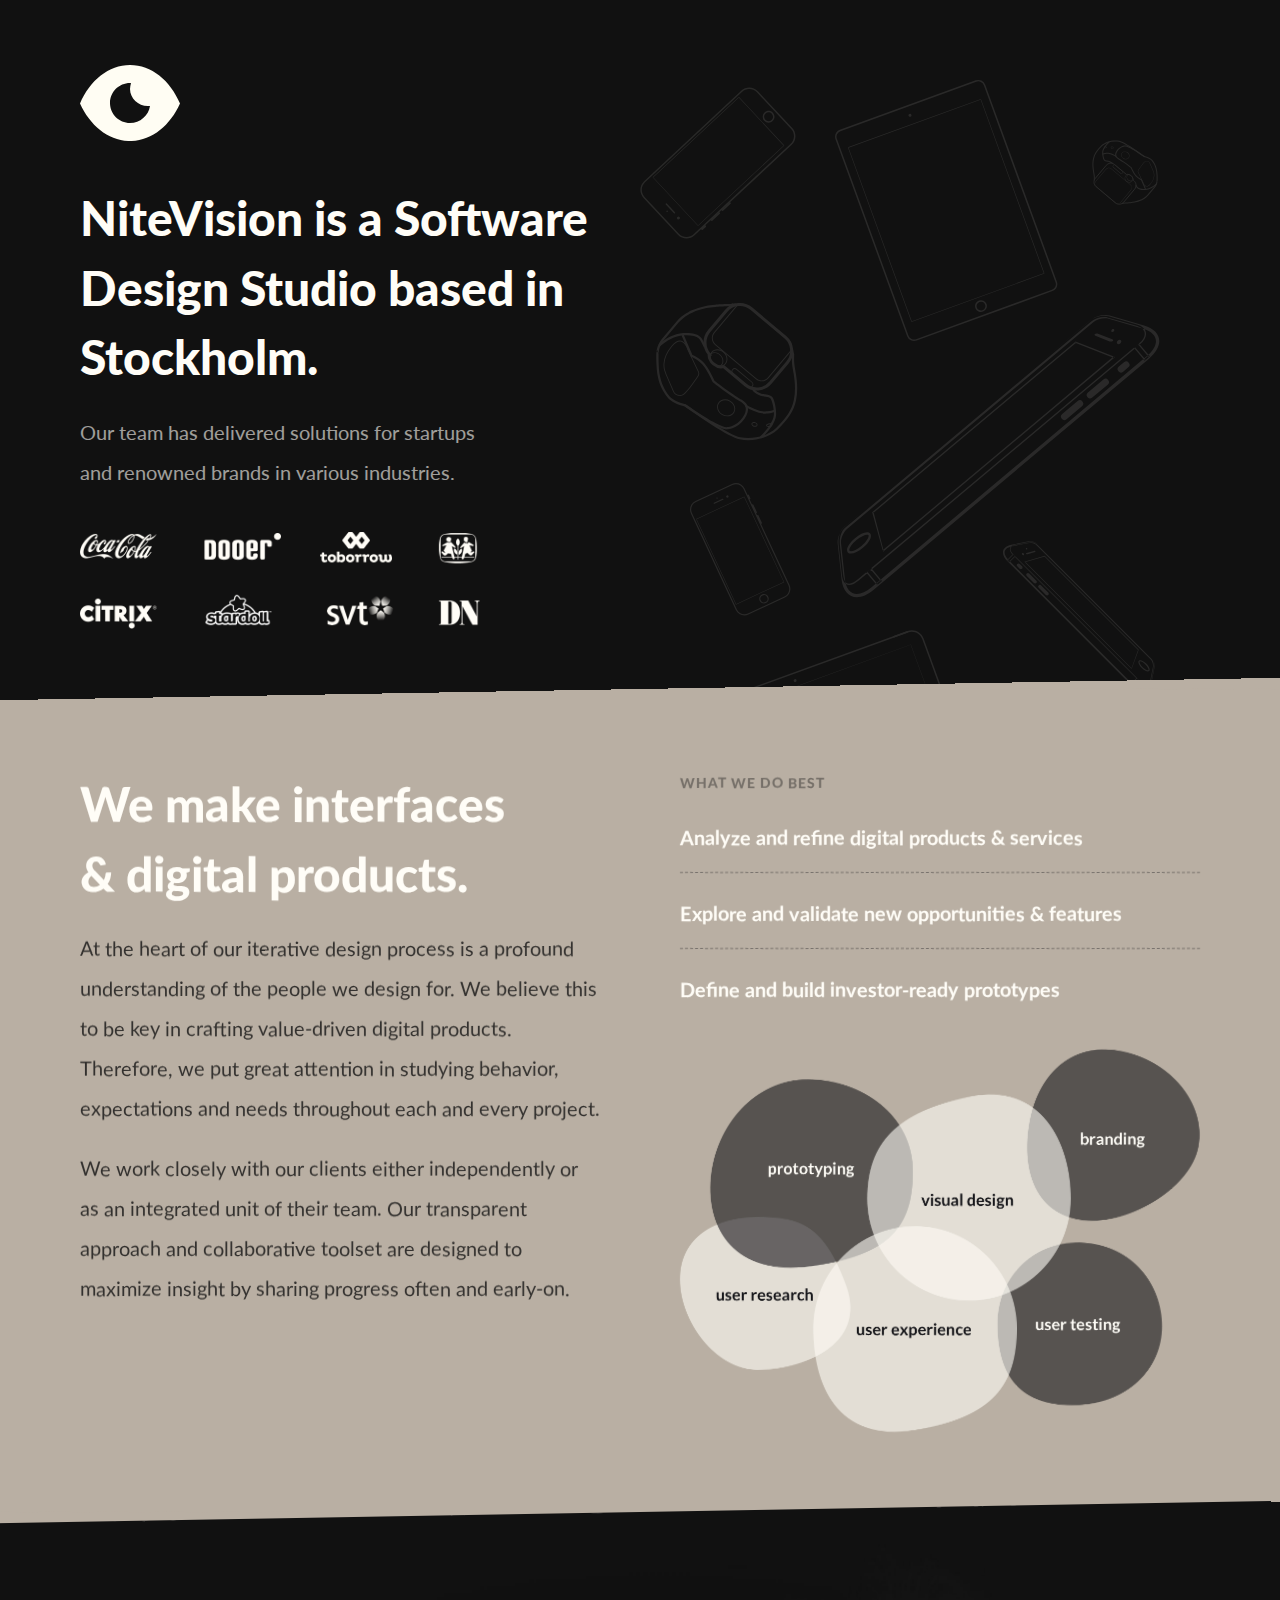
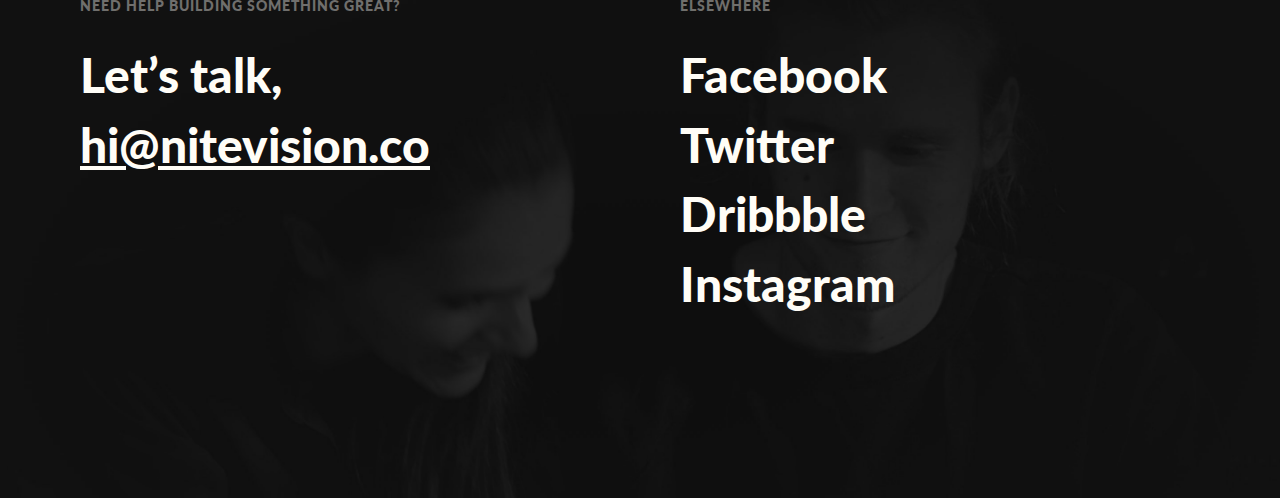
==== commit 5ab528b5: "tweak margins" ====
--- a/index.html
+++ b/index.html
@@ -40,7 +40,7 @@
     </script>
   </head>
   <body>
-    <header class="header body-p lg-pb3 clearfix">
+    <header class="header body-p md-pb3 clearfix">
       <div class="md-half header-half">
         <object type="image/svg+xml" data="/img/nitevision.svg" class="logo"></object>
         <h1 class="type-lg">NiteVision is a Software Design Studio based in Stockholm.</h1>
@@ -103,9 +103,9 @@
       </div>
     </header>
     <div class="bg-mud skewyn overflow-hidden">
-      <main class="body-p bg-mud sm-pt2 lg-pt6 sm-pb2 lg-pb3 clearfix skewy">
+      <main class="body-p bg-mud sm-pt2 md-pt3 xl-pt6 sm-pb2 md-pb3 clearfix skewy">
         <section class="md-half">
-          <h2 class="type-lg">We make interfaces & digital products.</h2>
+          <h2 class="type-lg title-max-width">We make interfaces & digital products.</h2>
           <p class="type-dark">At the heart of our iterative design process is a profound understanding of the people we design for. We believe this to be key in crafting value-driven digital products. Therefore, we put great attention in studying behavior, expectations and needs throughout each and every project.</p>
           <p class="type-dark">We work closely with our clients either independently or as an integrated unit of their team. Our transparent approach and collaborative toolset are designed to maximize insight by sharing progress often and early-on.</p>
         </section>
@@ -118,7 +118,7 @@
         </section>
       </main>
     </div>
-    <section class="body-p sm-pt2 lg-pt6 pb-last clearfix background">
+    <section class="body-p sm-pt2 md-pt3 xl-pt6 pb-last clearfix background">
       <div itemscope itemtype="http://schema.org/Organization" class="md-half">
         <h2 itemprop="legalName" class="hide">NiteVision</h2>
         <p class="type-caps">Need help building something great?</p>
--- a/css/main.css
+++ b/css/main.css
@@ -1,5 +1,5 @@
 html {
-  background-color: #151519;
+  background-color: #111111;
   color: #fffdf7;
   font-family: 'Lato', sans-serif;
   font-size: 1.25rem;
@@ -106,16 +106,15 @@
 .fit { max-width: 100% }
 
 .logo {
-  max-width: 6rem;
-  margin-bottom: 1rem;
+  max-width: 5rem;
+  margin-bottom: 0.5rem;
 }
 
 .header {
-  margin-top: 10vh;
+  margin-top: 5vh;
 }
 
 .type-light {
-  font-weight: 700;
   opacity: 0.6;
   -webkit-font-smoothing: antialiased;
 }
@@ -126,15 +125,16 @@
   letter-spacing: 1px;
   opacity: 0.4;
   text-transform: uppercase;
+  -webkit-font-smoothing: antialiased;
 }
 
 .type-grey {
-  color: #151519;
+  color: #111111;
   -webkit-font-smoothing: antialiased;
 }
 
 .type-dark {
-  color: #151519;
+  color: #111111;
   opacity: 0.8;
   -webkit-font-smoothing: antialiased;
 }
@@ -145,6 +145,7 @@
 
 .type-dashed {
   margin-top: 0.75rem;
+  -webkit-font-smoothing: antialiased;
 }
 
 .type-dashed:not(:last-of-type) {
@@ -224,7 +225,7 @@
 }
 
 .error-main {
-  max-width: 15rem;
+  max-width: 12rem;
   margin: auto;
   margin-bottom: 2rem;
 }
@@ -233,8 +234,9 @@
   .sm-hide { display: none }
 
   .header {
-    margin-top: 20vh;
+    margin-top: 12vh;
     margin-bottom: 3rem;
+    transition: margin 0.5s ease-out
   }
 
   .sm-pt2 {
@@ -243,6 +245,10 @@
 
   .sm-pb2 {
     padding-bottom: 2rem;
+  }
+
+  .title-max-width {
+    max-width: 14rem;
   }
 
   .background {
@@ -294,12 +300,16 @@
     padding-left: 2rem;
   }
 
-  .lg-pt6 {
-    padding-top: 6rem;
-  }
-
-  .lg-pb3 {
+  .md-pt3 {
+    padding-top: 3rem;
+  }
+
+  .md-pb3 {
     padding-bottom: 3rem;
+  }
+
+  .title-max-width {
+    max-width: 23rem;
   }
 
   .skewy {
@@ -345,8 +355,12 @@
     padding-left: 5rem;
   }
 
+  .xl-pt6 {
+    padding-top: 6rem;
+  }
+
   .header {
-    margin-top: 21vh;
+    margin-top: 13vh;
   }
 
   .devices {
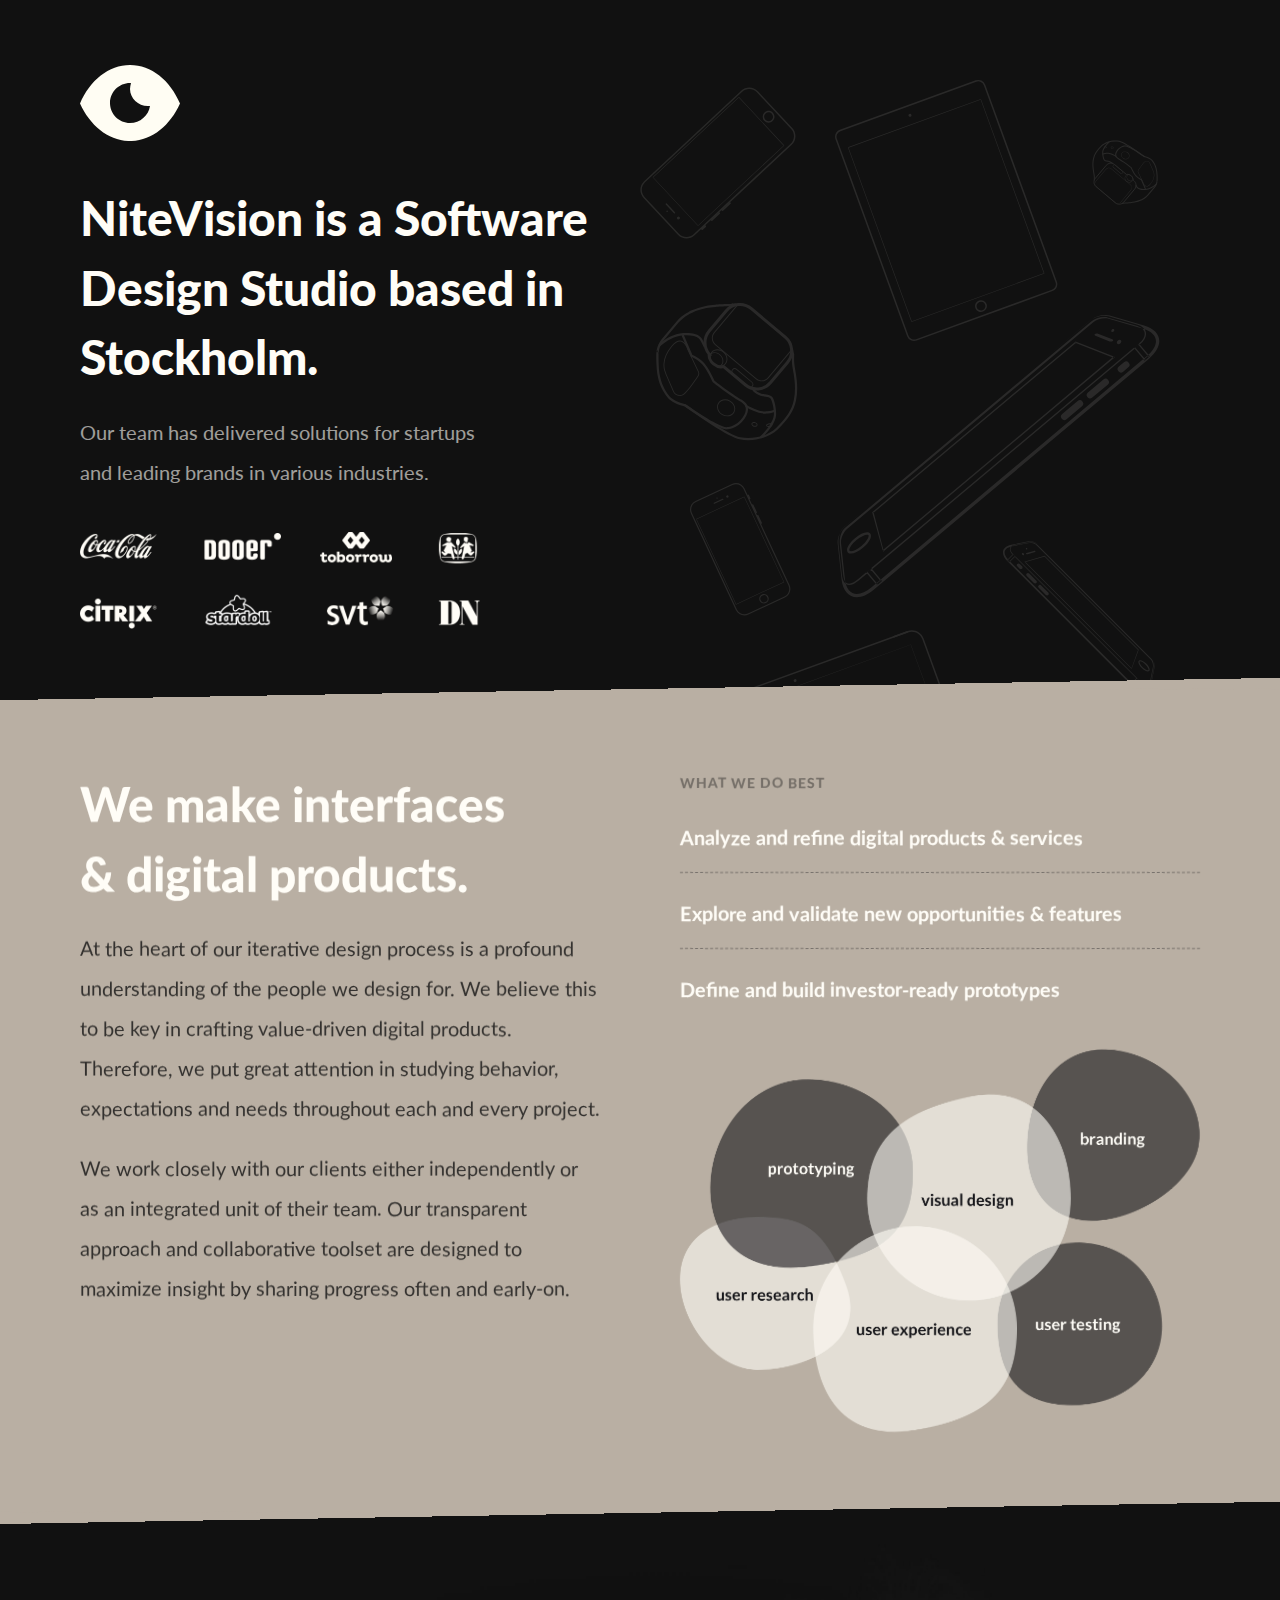
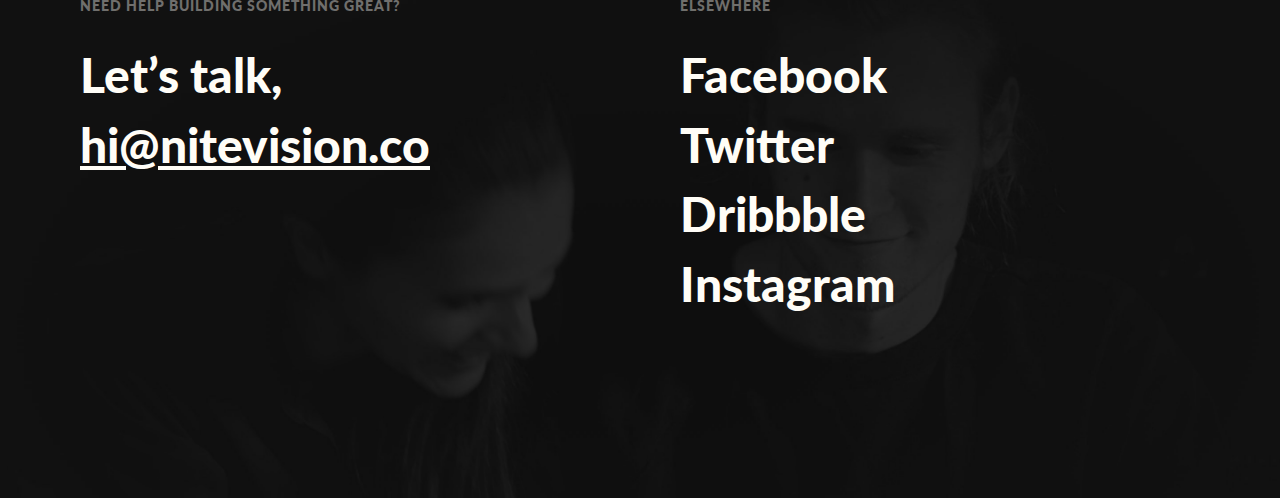
==== commit c8321988: "update copy" ====
--- a/index.html
+++ b/index.html
@@ -5,9 +5,9 @@
     <meta http-equiv="x-ua-compatible" content="ie=edge">
     <title itemprop="name">NiteVision</title>
     <link href="https://nitevision.co/" itemprop="url">
-    <meta itemprop="description" content="NiteVision is a Software Design Studio based in Stockholm. Our team has delivered solutions for startups and renowned brands in various industries.">
+    <meta itemprop="description" content="NiteVision is a Software Design Studio based in Stockholm. Our team has delivered solutions for startups and leading brands in various industries.">
     <meta name="google-site-verification" content="">
-    <meta name="description" content="NiteVision is a Software Design Studio based in Stockholm. Our team has delivered solutions for startups and renowned brands in various industries.">
+    <meta name="description" content="NiteVision is a Software Design Studio based in Stockholm. Our team has delivered solutions for startups and leading brands in various industries.">
     <meta name="viewport" content="width=device-width, initial-scale=1">
     <link rel="stylesheet" href="/css/normalize.css">
     <link rel="stylesheet" href="/css/main.css">
@@ -44,7 +44,7 @@
       <div class="md-half header-half">
         <object type="image/svg+xml" data="/img/nitevision.svg" class="logo"></object>
         <h1 class="type-lg">NiteVision is a Software Design Studio based in Stockholm.</h1>
-        <p class="type-light intro-text">Our team has delivered solutions for startups and renowned brands in various industries.</p>
+        <p class="type-light intro-text">Our team has delivered solutions for startups and leading brands in various industries.</p>
         <img src="/img/brands.png" alt="Brands" class="fit partners" />
       </div>
       <div class="devices sm-hide">
--- a/css/main.css
+++ b/css/main.css
@@ -1,7 +1,7 @@
 html {
   background-color: #111111;
   color: #fffdf7;
-  font-family: 'Lato', sans-serif;
+  font-family: 'Lato', Trebuchet MS, sans-serif;
   font-size: 1.25rem;
   font-weight: 400;
   line-height: 1.5;
@@ -236,6 +236,7 @@
   .header {
     margin-top: 12vh;
     margin-bottom: 3rem;
+    -webkit-transition: margin 0.5s ease-out;
     transition: margin 0.5s ease-out
   }
 
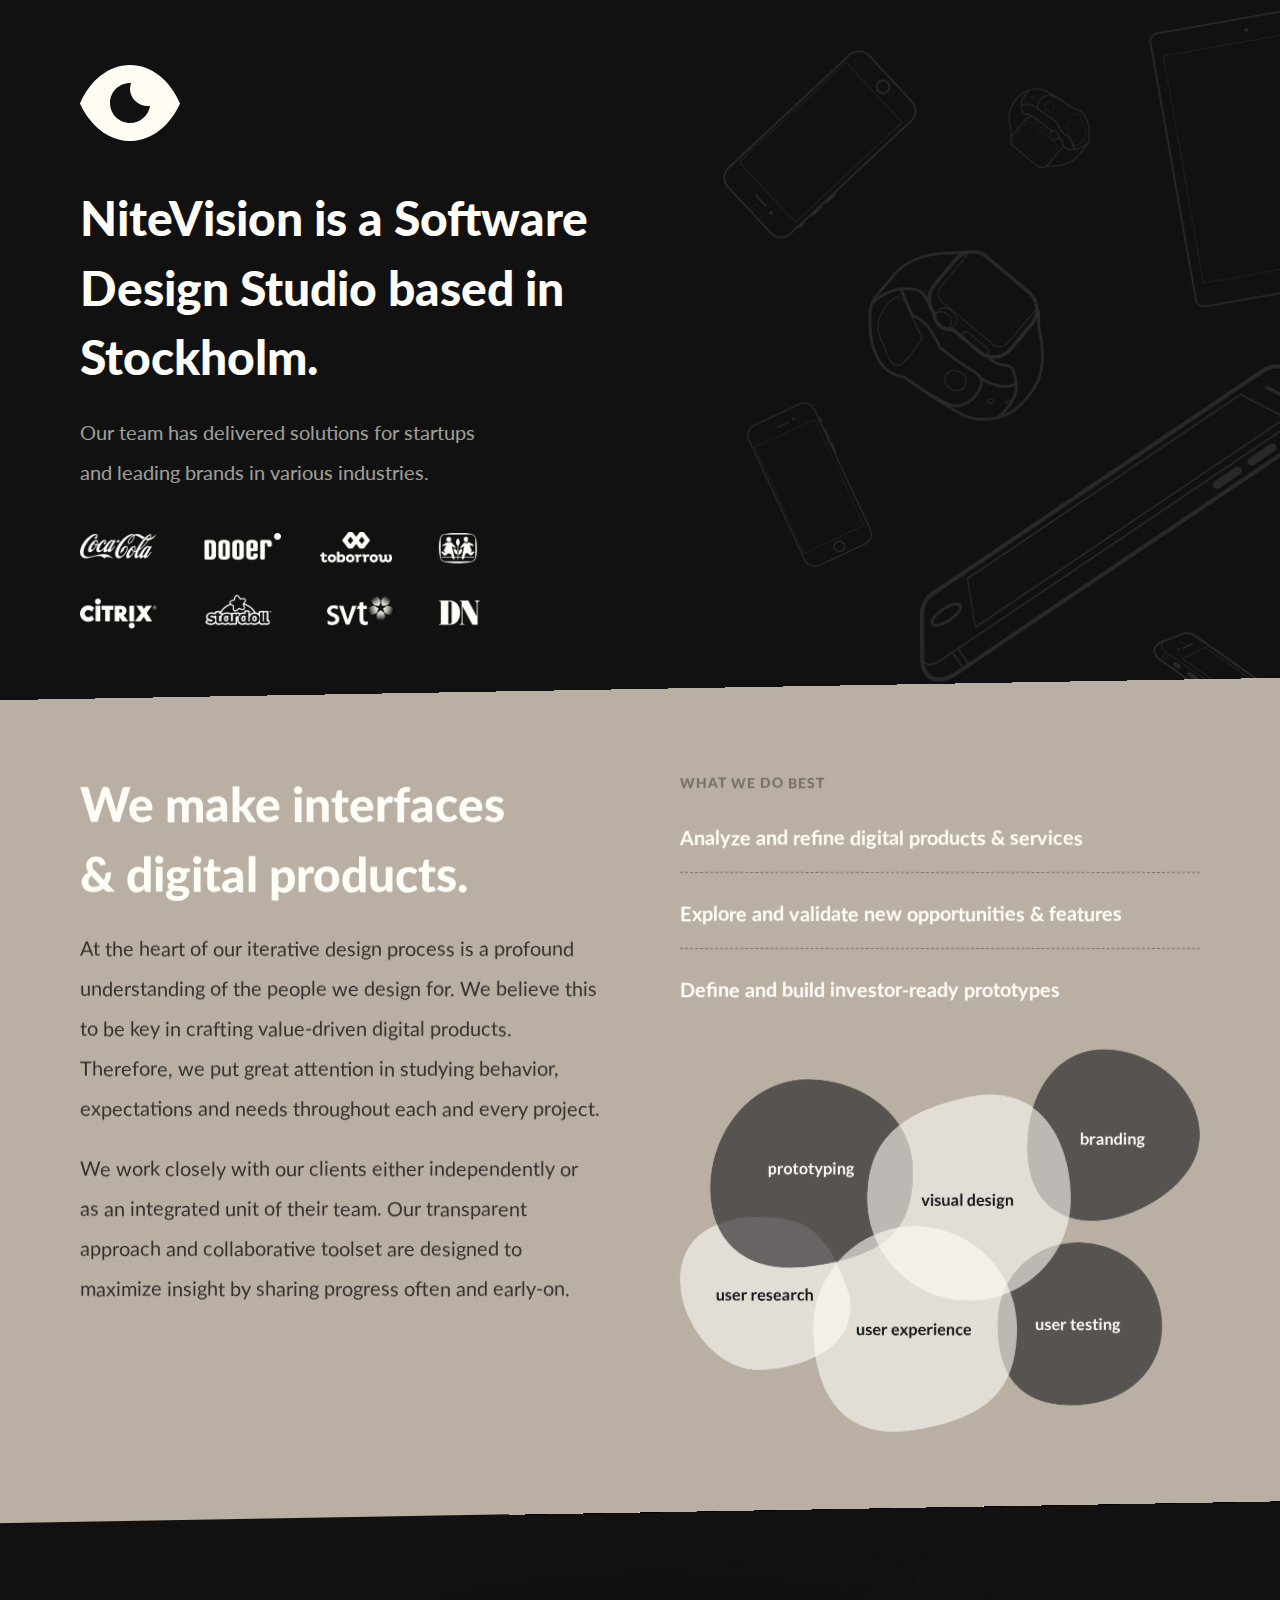
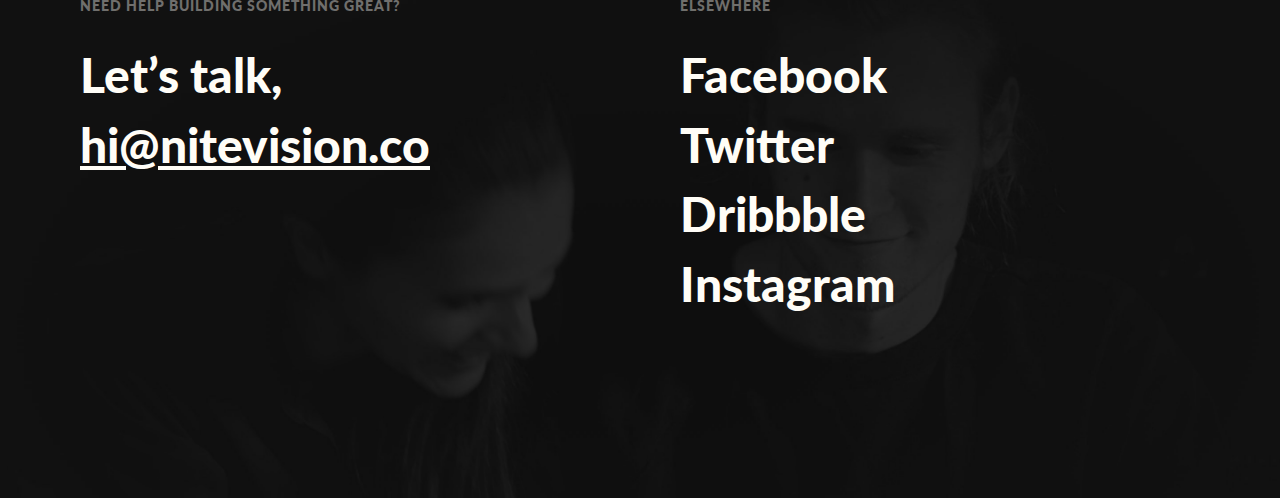
==== commit e3c67ad4: "add header pattern, animation" ====
--- a/index.html
+++ b/index.html
@@ -40,66 +40,15 @@
     </script>
   </head>
   <body>
-    <header class="header body-p md-pb3 clearfix">
-      <div class="md-half header-half">
+    <header class="body-p md-pb3 overflow-hidden relative">
+      <div class="header md-half">
         <object type="image/svg+xml" data="/img/nitevision.svg" class="logo"></object>
         <h1 class="type-lg">NiteVision is a Software Design Studio based in Stockholm.</h1>
         <p class="type-light intro-text">Our team has delivered solutions for startups and leading brands in various industries.</p>
         <img src="/img/brands.png" alt="Brands" class="fit partners" />
       </div>
-      <div class="devices sm-hide">
-        <svg id="devices" class="svg fit" xmlns="http://www.w3.org/2000/svg" width="100%" height="100%" viewBox="0 0 651 1034">
-          <g fill="none" fill-rule="evenodd" opacity=".1">
-            <path fill="#FFFDF7" d="M629.842 311.531c19.546 5.667 21.609 20.237 4.405 34.673L289.886 635.157c-17.19 14.424-31.195 9.87-33.381-10.358l-4.821-44.598c-.62-5.738 2.948-14.151 7.799-18.221L567.46 303.556c4.84-4.062 13.772-6.119 19.298-4.517l43.083 12.492zm-41.906-16.528c-6.902-2.002-17.28.389-23.175 5.335L256.783 558.762c-5.897 4.948-10.054 14.726-9.279 21.897l4.821 44.597c2.567 23.75 20.622 29.598 40.26 13.119L636.947 349.42c19.668-16.503 17.001-35.278-5.928-41.926l-43.083-12.492zm33.744 12.965c12.383 3.572 13.716 13.148 2.88 22.24L273.156 625.073c-10.94 9.179-17.408 7.227-18.767-5.516l-4.135-37.645c-.843-7.893 1.509-16.743 6.28-20.747L564.51 302.741c5.474-4.594 15.256-6.863 21.584-5.038l35.585 10.265zm-35.117-11.88c-6.879-1.984-17.238.42-23.132 5.366L255.453 559.88c-5.897 4.948-7.63 15.122-6.872 22.214l4.135 37.65c1.518 14.23 9.663 16.564 21.518 6.617L625.64 331.495c11.822-9.92 10.248-21.179-3.492-25.142l-35.585-10.265zm25.281 57.949a4.201 4.201 0 0 0-5.92-.516l-6.45 5.413a4.204 4.204 0 0 0-.52 5.919 4.201 4.201 0 0 0 5.92.516l6.45-5.413a4.204 4.204 0 0 0 .52-5.92zm-25.78 21.632a4.2 4.2 0 0 0-5.912-.522l-19.354 16.24a4.2 4.2 0 0 0-.513 5.913 4.2 4.2 0 0 0 5.912.522l19.354-16.24a4.2 4.2 0 0 0 .513-5.913zm-32.224 27.04a4.2 4.2 0 0 0-5.913-.522l-19.354 16.24a4.2 4.2 0 0 0-.513 5.913 4.2 4.2 0 0 0 5.913.521l19.354-16.24a4.2 4.2 0 0 0 .513-5.913zM260.124 591.596c-3.011-3.59 1.318-11.25 9.023-17.715s16.001-9.398 19.012-5.81c3.012 3.589-1.318 11.25-9.023 17.714-7.705 6.466-16 9.4-19.012 5.81zm25.78-21.632c-1.462-1.742-8.334.688-14.867 6.17-6.533 5.481-10.12 11.827-8.657 13.569 1.462 1.742 8.334-.688 14.866-6.17 6.533-5.481 10.12-11.827 8.658-13.57zm6.385-29.12l-.541 1.737 254.647-213.675-1.692.28 48.698 18.943.541-1.594-.858-.334L303.82 588.924l.204.74 1.116.346-12.85-49.165zm-1.62.45l13.642 49.41 290.56-243.808-49.556-19.276-254.647 213.674zm299.615-226.041c-.557-.664-.287-1.807.603-2.554.89-.746 2.062-.814 2.62-.15.556.663.286 1.806-.604 2.553-.89.747-2.063.814-2.62.15zm7.084 14.986c-.829-.987-.419-2.696.916-3.816 1.335-1.12 3.089-1.227 3.918-.24.828.988.418 2.697-.917 3.817s-3.089 1.227-3.917.24zm-6.123-5.509l-17.895-6.94c-1.228-.477-2.971-.236-3.835.49-.89.746-.651 1.723.613 2.214l17.894 6.94c1.229.477 2.972.236 3.836-.49.89-.746.65-1.723-.613-2.214zm-300.6 287.859l-2.37-.205 13.499 16.087.21-2.369-6.446 5.408 2.37.205-13.5-16.087-.209 2.369 6.445-5.408zm-7.525 4.121l13.498 16.087 6.445-5.408-13.499-16.087-6.444 5.408zm342.66-285.333l-2.37-.205 13.499 16.087.21-2.369-6.446 5.408 2.37.206-13.5-16.087-.209 2.368 6.445-5.408zm-7.525 4.121l13.498 16.087 6.445-5.408-13.499-16.087-6.444 5.408zM465.196 584.141c-9.99 1.963-11.648 9.136-3.692 17.092L620.75 760.478c7.949 7.95 15.129 6.296 17.091-3.692l4.328-22.02c.556-2.834-.86-7.186-3.103-9.429l-142.42-142.42c-2.24-2.24-6.604-3.658-9.429-3.103l-22.021 4.327zm21.608-6.392c3.528-.693 8.6.957 11.326 3.683l142.42 142.42c2.728 2.727 4.379 7.785 3.683 11.326l-4.327 22.021c-2.305 11.727-11.56 13.846-20.641 4.764L460.019 602.718c-9.095-9.096-6.956-18.338 4.764-20.641l22.021-4.328zm-17.384 4.976c-6.33 1.234-7.407 5.95-2.396 10.96L629.527 756.19c5.06 5.058 8.368 4.37 9.596-1.922l3.686-18.585c.76-3.898-.03-8.414-2.237-10.62L498.152 582.64c-2.533-2.532-7.312-4.095-10.546-3.464l-18.186 3.548zm18.022-4.374c3.516-.686 8.577.97 11.303 3.696l142.42 142.42c2.728 2.727 3.153 7.876 2.47 11.379l-3.687 18.587c-1.37 7.028-5.532 7.832-11.015 2.35L466.43 594.279c-5.467-5.466-4.196-11.01 2.826-12.38l18.186-3.548zm-15.105 27.775a2.097 2.097 0 0 1 2.974.004l2.983 2.983c.822.822.83 2.148.004 2.974-.82.82-2.146.824-2.974-.004l-2.983-2.983a2.098 2.098 0 0 1-.004-2.974zm11.921 11.921a2.094 2.094 0 0 1 2.971.001l8.95 8.95c.82.82.827 2.145 0 2.97-.82.821-2.142.828-2.97 0l-8.95-8.95a2.095 2.095 0 0 1 0-2.97zm14.902 14.902a2.094 2.094 0 0 1 2.971.001l8.95 8.95c.82.82.827 2.145 0 2.97-.82.82-2.142.828-2.97 0l-8.95-8.95a2.095 2.095 0 0 1 0-2.97zM637.47 740.074c1.656-1.656-.173-5.666-3.736-9.23-3.563-3.562-7.573-5.39-9.229-3.734-1.656 1.656.172 5.666 3.735 9.229 3.563 3.563 7.573 5.391 9.23 3.735zm-11.922-11.921c.804-.804 4.126.71 7.147 3.731s4.536 6.343 3.731 7.147c-.804.804-4.125-.71-7.146-3.731-3.021-3.022-4.536-6.343-3.732-7.147zm-1.928-14.8l.195.89-117.758-117.758.831.214-25.099 7.296-.201-.819.442-.128 133.767 133.767-.134.36-.571.122 8.528-23.943zm.789.296l-8.934 24.032-134.365-134.366 25.54-7.424 117.759 117.758zM484.76 587.742c.307-.306.221-.888-.19-1.3-.412-.411-.994-.497-1.3-.19-.306.306-.22.888.19 1.3.412.41.994.496 1.3.19zm-4.178 7.159c.455-.456.325-1.326-.293-1.943-.617-.617-1.487-.748-1.943-.292-.456.455-.325 1.325.293 1.943.617.617 1.487.748 1.943.292zm3.29-2.477l9.223-2.67c.633-.184 1.491.013 1.89.413.412.411.251.888-.4 1.077l-9.222 2.67c-.633.184-1.492-.013-1.892-.413-.411-.411-.25-.888.401-1.077zm137.473 156.77l1.19.002-7.425 7.425-.002-1.19 2.98 2.98-1.19-.002 7.425-7.425.002 1.19-2.98-2.98zm3.574 2.386l-7.424 7.425-2.98-2.98 7.424-7.425 2.98 2.98zM466.366 594.215l1.19.002-7.425 7.425-.002-1.19 2.98 2.98-1.19-.002 7.425-7.425.002 1.19-2.98-2.98zm3.574 2.386l-7.425 7.425-2.98-2.98 7.425-7.425 2.98 2.98zM102.836 419.647c-5.639-3.129-8.01-9.693-5.249-14.68 2.762-4.988 9.581-6.453 15.22-3.325 5.638 3.129 8.01 9.693 5.248 14.68-2.762 4.988-9.58 6.453-15.22 3.325zm9.432-17.031c-5.127-2.845-11.259-1.527-13.706 2.891-2.447 4.42-.314 10.322 4.813 13.167 5.127 2.844 11.258 1.526 13.705-2.892 2.448-4.42.315-10.322-4.812-13.166z"/>
-            <path stroke="#FFFDF7" stroke-width="3.75" d="M86.649 343.43c-6.909-8.205-7.14-20.435-.008-28.935l21.132-25.184c7.98-9.511 22.177-10.758 31.695-2.771l42.382 35.562c9.514 7.984 10.76 22.178 2.774 31.695l-21.131 25.184c-7.982 9.512-22.177 10.759-31.696 2.772l-27.092-22.733c-3.753 1.038-9.293-.537-12.617-3.327-3.497-2.933-6.115-8.338-5.44-12.263z"/>
-            <path fill="#FFFDF7" d="M91.73 356.12c-4.94-4.146-6.016-11.04-2.352-15.406 3.665-4.367 10.64-4.505 15.58-.36 4.94 4.146 6.017 11.04 2.352 15.406-3.664 4.367-10.64 4.505-15.58.36zm12.513-14.913c-4.492-3.77-10.764-3.646-14.01.223-3.247 3.87-2.28 10.068 2.212 13.837 4.492 3.77 10.765 3.646 14.011-.223 3.247-3.87 2.28-10.068-2.213-13.837z"/>
-            <path fill="#FFFDF7" d="M100.316 343.72c4.349 3.649 5.35 9.664 2.178 13.445a7.857 7.857 0 0 1-3 2.2.558.558 0 0 1-.433-1.027 6.747 6.747 0 0 0 2.58-1.89c2.75-3.278 1.864-8.6-2.04-11.876-3.185-2.672-7.454-3.177-10.432-1.342a.558.558 0 0 1-.586-.949c3.405-2.097 8.194-1.53 11.733 1.439zM139.813 379.04c1.278 1.073 1.452 3.02.373 4.306a3.046 3.046 0 0 1-4.305.381l-19.232-16.137c-1.278-1.073-1.452-3.02-.373-4.306a3.046 3.046 0 0 1 4.305-.381l19.232 16.137zm-24.39-16.473c-1.482 1.765-1.231 4.413.51 5.875l19.233 16.137a4.16 4.16 0 0 0 5.874-.516c1.48-1.765 1.23-4.413-.512-5.875l-19.232-16.137a4.16 4.16 0 0 0-5.874.516zM185.552 326.66c4.255 3.57 4.81 9.894 1.248 14.14l-26.792 31.929c-3.57 4.254-9.885 4.797-14.14 1.226L94.65 330.98c-4.254-3.57-4.81-9.893-1.247-14.14l26.791-31.928c3.57-4.254 9.885-4.797 14.14-1.227l51.217 42.976zm-66.21-42.465l-26.792 31.93c-3.956 4.713-3.343 11.739 1.386 15.707l51.216 42.975c4.721 3.962 11.74 3.37 15.71-1.362l26.792-31.929c3.955-4.713 3.342-11.74-1.387-15.707l-51.216-42.976c-4.721-3.961-11.74-3.368-15.71 1.362z"/>
-            <path fill="#FFFDF7" d="M115.027 282.464a39.983 39.983 0 0 1-6.613 1.097c-1.68.128-11.19.52-14.04.72-4.344.306-8.013.761-11.27 1.457-6.692 1.431-12.4 3.31-17.13 5.418a50.907 50.907 0 0 0-4.213 2.096c-.686.386-1.132.663-1.34.804-4.013 2.19-9.578 6.74-12.43 10.14l-18.744 22.339c-2.848 3.393-5.478 9.708-5.746 13.916l-.135 2.137-1.899-.996c.43.175.43.175 1.001.113.788-.21.854-.388.916-.79-.046.298-.088.872-.118 1.764-.087 2.568-.049 7.115.157 14.093.213 7.212 1.233 13.585 2.777 19.053a50.99 50.99 0 0 0 1.654 4.95c.327.822.574 1.367.705 1.626.178.429.437 1.029.819 1.845a61.077 61.077 0 0 0 2.229 4.31c1.755 3.086 3.693 5.865 5.775 8.103a24.69 24.69 0 0 0 2.197 2.103c2.879 2.415 6.647 4.27 10.857 5.616 1.484.474 2.917.85 4.242 1.137a28 28 0 0 0 1.66.318l.585.23 1.435.982c1.144.78 2.42 1.649 3.797 2.58 3.934 2.661 7.885 5.3 11.598 7.733 2.78 1.822 5.319 3.456 7.556 4.861 1.87 1.174 3.51 2.176 4.895 2.985 1.543.903 3.372 1.89 5.432 2.943 1.057.54 2.164 1.09 3.311 1.65a270.38 270.38 0 0 0 9.218 4.268c1.226.547 3.365.898 4.548.742.443-.011.98-.047 1.745-.156a23.095 23.095 0 0 0 4.256-1.048c5.17-1.788 9.97-5.234 13.858-10.828 3.375-4.858 4.395-8.913 3.723-12.247-.45-2.235-1.525-3.736-2.47-4.497-1.065-1.166-2.837-2.569-4.096-3.271-.075-.034-.35-.178-.768-.407-.68-.373-1.52-.858-2.531-1.468-2.87-1.73-6.536-4.113-11.078-7.252-4.704-3.259-9.417-6.736-14.054-10.302a398.135 398.135 0 0 1-4.456-3.476 219.7 219.7 0 0 1-1.681-1.342l-.399-.522a143.288 143.288 0 0 0-1.35-2.919 155.665 155.665 0 0 0-3.476-6.858c-.96-1.78-1.92-3.465-2.872-5.026-1.846-3.027-3.595-5.48-5.186-7.208-2.999-3.253-6.672-5.876-10.52-7.889a38.194 38.194 0 0 0-2.457-1.18 19.2 19.2 0 0 0-.897-.369l-.56-.206-.237-.547-11.17-25.708 2.554-1.105 11.17 25.709-.798-.754c.2.075.556.216 1.043.428.8.348 1.688.77 2.638 1.267 4.112 2.15 8.039 4.954 11.28 8.47 1.736 1.885 3.584 4.477 5.517 7.647.979 1.605 1.964 3.333 2.946 5.154a158.418 158.418 0 0 1 4.923 9.976l-.4-.522c.299.242.863.694 1.658 1.323a395.354 395.354 0 0 0 4.425 3.452c4.603 3.54 9.28 6.99 13.745 10.084 4.69 3.242 8.309 5.594 11.127 7.293 1.672 1.008 2.696 1.57 3.149 1.791 1.595.889 3.615 2.487 4.709 3.72 1.255.985 2.705 3.01 3.302 5.97.83 4.122-.38 8.934-4.166 14.382-4.237 6.099-9.525 9.895-15.23 11.867-2.91 1.006-5.281 1.346-6.729 1.346-1.53.213-4.183-.223-5.854-.967l-.751-.331a273.134 273.134 0 0 1-8.563-3.983 198.817 198.817 0 0 1-3.359-1.673 112.683 112.683 0 0 1-5.572-3.02 190.532 190.532 0 0 1-4.969-3.03 474.089 474.089 0 0 1-7.602-4.89 958.238 958.238 0 0 1-11.633-7.756 1092.252 1092.252 0 0 1-5.248-3.573l.586.23c-.358-.053-.99-.166-1.841-.35a48.72 48.72 0 0 1-4.501-1.207c-4.527-1.447-8.605-3.454-11.802-6.137a27.465 27.465 0 0 1-2.446-2.34c-2.247-2.416-4.305-5.364-6.158-8.624a63.848 63.848 0 0 1-2.332-4.508 41.114 41.114 0 0 1-.83-1.875c-.118-.224-.4-.845-.758-1.747a53.759 53.759 0 0 1-1.747-5.222c-1.605-5.682-2.66-12.281-2.88-19.727-.437-14.785-.347-17.447 1.107-17.834.578-.062.578-.062 1.01.113l-.645 1.232-1.39-.09c.306-4.815 3.17-11.69 6.39-15.526l18.744-22.339c3.076-3.666 8.912-8.438 13.114-10.723.153-.113.666-.431 1.421-.856a53.662 53.662 0 0 1 4.445-2.212c4.904-2.185 10.796-4.126 17.68-5.598 3.403-.727 7.193-1.197 11.657-1.512 2.907-.204 12.406-.595 14.024-.718.189-.015.378-.031.568-.049 1.923-.18 4.182.025 5.949-.42 1.055-.267 5.943-.407 6.352-.551l-3.556 1.976c-.486.172-1.34.434-2.483.722z"/>
-            <path fill="#FFFDF7" d="M76.503 327.911a18.266 18.266 0 0 0-3.15-4.282c-2.99-3.014-10.033-4.352-19.053-3.777-10.75.686-21.457 6.805-29.49 14.119l-1.878-2.06c8.458-7.7 19.659-14.101 31.185-14.836 9.758-.623 17.492.846 21.212 4.597a21.04 21.04 0 0 1 3.63 4.935c.728 1.365 1.153 2.487 1.342 3.186v5.666c-.138-.509-3.177-6.381-3.798-7.548z"/>
-            <path fill="#FFFDF7" d="M59.028 336.937c-.257-.741-.57-1.53-.941-2.33-.915-1.977-2.02-3.697-3.313-4.962-3.803-3.722-8.549-2.968-14.613 4.259-6.181 7.366-9.1 14.599-9.564 21.396-.162 2.369-.007 4.514.365 6.394.222 1.119.463 1.894.626 2.287.42 1.489 1.243 3.801 1.836 5.165l9.09 20.923c1.15 2.649 4.433 4.706 7.226 4.48a6.14 6.14 0 0 0 1.936-.07 5.816 5.816 0 0 0 2.871-1.408c2.2-1.99 4.738-4.84 7.513-8.355 2.153-2.728 4.352-5.734 6.51-8.846a218.41 218.41 0 0 0 2.817-4.164c.508-.77.869-1.328 1.06-1.63.726-1.11.84-3.045.247-4.284l-13.33-27.82c-.082-.267-.182-.593-.336-1.035zm14.67 28.376c.76 1.587.622 3.935-.314 5.368-.191.3-.556.864-1.067 1.64a219.515 219.515 0 0 1-2.832 4.184c-2.17 3.13-4.382 6.154-6.55 8.902-2.81 3.56-5.386 6.451-7.64 8.49a6.918 6.918 0 0 1-3.41 1.675c-.93.176-1.704.16-2.187.082-3.143.27-6.868-2.064-8.206-5.143l-9.09-20.923c-.612-1.41-1.452-3.771-1.865-5.246-.167-.395-.431-1.24-.667-2.434-.391-1.974-.553-4.216-.384-6.686.48-7.032 3.49-14.488 9.821-22.035 6.45-7.685 11.934-8.557 16.245-4.336 1.403 1.373 2.578 3.2 3.545 5.29.387.836.714 1.658.983 2.432.162.467.27.816.324 1.013l13.294 27.727zM193.09 344.019a76.27 76.27 0 0 0-.114 2.099c-.09 2.196-.097 4.46.008 6.662.084 1.77.24 3.423.474 4.924.263 1.69 1.324 7.925 1.444 8.655.609 3.713 1.035 6.738 1.35 9.79.928 8.963.73 17.103-.948 25.354-2.672 13.146-9.737 23.386-22.936 36.256-10.677 10.412-30.58 15.727-47.62 12.28-6.829-1.382-19.029-7.906-35.095-18.175-7.704-4.923-15.79-10.39-23.77-15.984a768.5 768.5 0 0 1-9.813-6.997l-.756-.552 1.645-2.243a536.06 536.06 0 0 0 2.873 2.083 765.696 765.696 0 0 0 7.648 5.431c7.948 5.574 16.003 11.019 23.67 15.918 15.746 10.064 27.789 16.504 34.145 17.79 16.162 3.27 35.127-1.794 45.127-11.545 12.836-12.516 19.617-22.347 22.153-34.821 1.617-7.95 1.808-15.814.908-24.515-.309-2.988-.728-5.962-1.329-9.625-.117-.713-1.18-6.964-1.447-8.677a49.42 49.42 0 0 1-.504-5.22c-.11-2.292-.101-4.635-.009-6.908.032-.795.073-1.526.117-2.176.027-.392.05-.673.063-.826l1.076-5.873c-.012.133 1.665 6.523 1.64 6.895z"/>
-            <path fill="#FFFDF7" d="M145.112 389.165c1.366.985 2.795 1.892 4.205 2.626 1.76.916 3.357 1.488 4.683 1.636.09.01 1.119.111 1.538.157.838.092 1.622.197 2.409.33 1.428.242 2.728.555 3.884.963 2.115.747 3.657 1.776 4.458 3.236 2.316 4.22 4.622 14.6 4.038 22.176-.32 4.158-2.436 8.908-5.922 14.084-2.836 4.212-6.3 8.312-9.821 11.96a85.376 85.376 0 0 1-1.481 1.5c-.267.263-.457.446-.56.544a1.393 1.393 0 0 1-1.917-2.023 66.398 66.398 0 0 0 1.952-1.955c3.418-3.542 6.784-7.525 9.517-11.583 3.24-4.814 5.18-9.168 5.456-12.746.542-7.031-1.644-16.871-3.703-20.623-.402-.732-1.41-1.406-2.94-1.946-.987-.349-2.138-.625-3.42-.843a38.544 38.544 0 0 0-2.248-.307c-.397-.044-1.43-.145-1.543-.158-1.723-.192-3.623-.872-5.661-1.933-1.544-.804-3.082-1.78-4.55-2.838a35.083 35.083 0 0 1-1.926-1.477 1.392 1.392 0 0 1-.173-1.96 1.392 1.392 0 0 1 1.96-.17c.332.278.945.76 1.765 1.35z"/>
-            <path fill="#FFFDF7" d="M166.254 416.513a34.933 34.933 0 0 1-6.75 1.269c-3.082.267-6.127.097-9.058-.606a48.697 48.697 0 0 1-3.458-.97c-3.442-1.1-6.872-2.566-10.137-4.226a72.546 72.546 0 0 1-3.103-1.67 39.605 39.605 0 0 1-1.165-.688 1.391 1.391 0 0 1 1.468-2.362c.185.115.55.334 1.076.634a69.767 69.767 0 0 0 2.982 1.605c3.14 1.598 6.437 3.007 9.722 4.056 1.105.353 2.193.66 3.259.915 2.62.628 5.369.781 8.17.539 2.19-.19 4.286-.608 6.21-1.168 1.144-.334 1.968-.637 2.394-.821a1.395 1.395 0 0 1 1.831.725 1.39 1.39 0 0 1-.722 1.83c-.526.227-1.457.57-2.72.938zM142.51 434.266c-2.038-.586-3.394-2.306-2.932-3.922.462-1.616 2.521-2.353 4.559-1.767 2.038.586 3.395 2.306 2.933 3.922-.463 1.616-2.522 2.353-4.56 1.767zm1.321-4.62c-1.508-.433-2.915.07-3.182 1.006-.268.935.66 2.11 2.167 2.544 1.508.434 2.915-.07 3.183-1.005.267-.936-.66-2.11-2.168-2.544zM165.596 432.61c-.529 1.047-1.548 1.819-2.79 1.926-2.578.223-4.791-.456-4.913-1.828-.121-1.372 1.94-2.42 4.517-2.644.931-.08 1.833-.04 2.605.113 1.012.2 1.123 1.362.581 2.433zm-3.088-1.436c-2.017.174-3.548.953-3.505 1.438.043.485 1.687.99 3.705.815.833-.072 1.53-.6 1.894-1.32.26-.515.23-.831.199-.838-.666-.131-1.462-.167-2.293-.095z"/>
-            <g>
-              <path fill="#FFFDF7" d="M533.53 880.989c3.25-4.005 8.745-4.97 12.28-2.111 3.537 2.857 3.735 8.422.485 12.427-3.25 4.005-8.745 4.97-12.282 2.112-3.536-2.858-3.734-8.423-.484-12.428zm12.075 9.759c2.955-3.642 2.777-8.646-.356-11.178s-8.074-1.665-11.03 1.977c-2.955 3.642-2.777 8.645.356 11.177s8.075 1.666 11.03-1.976z"/>
-              <path stroke="#FFFDF7" stroke-width="3" d="M595.745 878.728c7.424-4.302 17.093-2.785 22.8 4.017l16.77 19.985c6.393 7.62 5.397 18.97-2.218 25.36l-33.905 28.45c-7.611 6.386-18.968 5.395-25.359-2.22l-16.77-19.986c-6.394-7.62-5.397-18.97 2.218-25.36l21.673-18.185c-.29-3.095 1.724-7.236 4.383-9.468 2.798-2.347 7.416-3.664 10.408-2.593z"/>
-              <path fill="#FFFDF7" d="M585.052 880.981c3.952-3.316 9.525-3.215 12.447.267 2.922 3.482 2.053 8.988-1.899 12.304-3.952 3.316-9.525 3.215-12.447-.267-2.922-3.482-2.053-8.988 1.9-12.304zm9.978 11.891c3.593-3.015 4.375-7.966 1.786-11.05-2.589-3.086-7.6-3.177-11.194-.161-3.593 3.015-4.374 7.966-1.786 11.051 2.59 3.085 7.6 3.176 11.194.16z"/>
-              <path fill="#FFFDF7" d="M593.603 889.438c-3.479 2.92-8.35 2.881-10.88-.134a6.249 6.249 0 0 1-1.31-2.662.447.447 0 0 1 .337-.533.442.442 0 0 1 .531.334c.192.85.57 1.627 1.125 2.288 2.194 2.614 6.504 2.648 9.627.027 2.548-2.137 3.542-5.425 2.516-8.02a.446.446 0 0 1 .828-.331c1.173 2.966.057 6.655-2.774 9.03zM560.292 915.653a2.455 2.455 0 0 1-3.44-.3 2.433 2.433 0 0 1 .304-3.438l15.386-12.91a2.455 2.455 0 0 1 3.438.299 2.433 2.433 0 0 1-.303 3.439l-15.385 12.91zm16.372-16.922c-1.181-1.407-3.3-1.574-4.693-.405l-15.385 12.91a3.322 3.322 0 0 0-.416 4.691c1.18 1.407 3.298 1.574 4.692.405l15.386-12.91a3.322 3.322 0 0 0 .416-4.691zM595.088 958.825c-3.404 2.856-8.455 2.425-11.296-.961l-21.363-25.46c-2.846-3.392-2.39-8.434 1.015-11.291l40.973-34.38c3.403-2.856 8.455-2.425 11.296.96l21.363 25.46c2.846 3.393 2.39 8.435-1.015 11.292l-40.973 34.38zm42.671-46.245l-21.363-25.46c-3.154-3.758-8.766-4.241-12.55-1.067l-40.972 34.38c-3.777 3.17-4.293 8.772-1.128 12.544l21.363 25.46c3.154 3.759 8.766 4.242 12.55 1.067l40.972-34.38c3.777-3.17 4.293-8.771 1.128-12.544z"/>
-              <path fill="#FFFDF7" d="M639.724 909.425a31.908 31.908 0 0 1 .064-5.352c.134-1.34 1.158-8.873 1.4-11.143.367-3.459.522-6.407.43-9.064-.188-5.46-.867-10.208-1.863-14.218a40.523 40.523 0 0 0-1.058-3.603 16.576 16.576 0 0 0-.445-1.163c-1.161-3.458-3.961-8.46-6.236-11.17l-14.946-17.813c-2.27-2.706-6.87-5.643-10.142-6.431l-1.662-.4 1.05-1.357c-.198.314-.198.314-.23.772.055.648.186.725.494.829-.228-.077-.674-.19-1.371-.336-2.008-.42-5.59-1.015-11.107-1.812-5.703-.823-10.858-.897-15.375-.434a40.817 40.817 0 0 0-4.125.622c-.693.144-1.156.263-1.378.33-.362.082-.87.204-1.566.391a48.95 48.95 0 0 0-3.702 1.162c-2.673.956-5.13 2.099-7.182 3.429-.714.462-1.37.942-1.961 1.439-2.304 1.932-4.29 4.642-5.938 7.768a36.813 36.813 0 0 0-1.488 3.18 22.421 22.421 0 0 0-.482 1.262l-.264.43a874.25 874.25 0 0 0-3.534 3.625 766.847 766.847 0 0 0-7.706 8.06 378.302 378.302 0 0 0-4.881 5.276 150.766 150.766 0 0 0-3.033 3.44 88.264 88.264 0 0 0-3.075 3.868c-.573.757-1.161 1.552-1.761 2.378a216.875 216.875 0 0 0-4.649 6.663c-.601.89-1.177 2.524-1.22 3.476-.053.35-.1.778-.121 1.394-.036 1.05.028 2.225.228 3.491.682 4.313 2.721 8.562 6.577 12.388 3.348 3.323 6.395 4.682 9.112 4.611 1.82-.047 3.152-.686 3.882-1.326 1.067-.676 2.418-1.878 3.147-2.771.037-.054.189-.251.427-.548.39-.484.888-1.078 1.51-1.79 1.762-2.019 4.15-4.576 7.255-7.716a282.185 282.185 0 0 1 10.07-9.64 319.547 319.547 0 0 1 3.358-3.027 176.34 176.34 0 0 1 1.291-1.138l.466-.242a114.812 114.812 0 0 0 2.485-.662 124.751 124.751 0 0 0 5.881-1.79 88.072 88.072 0 0 0 4.355-1.57c2.64-1.035 4.815-2.074 6.396-3.088 2.979-1.912 5.556-4.44 7.678-7.191.49-.636.915-1.232 1.272-1.77.21-.319.35-.543.416-.655l.24-.412.464-.112 21.784-5.253.512 2.16-21.785 5.253.704-.523c-.086.148-.248.408-.483.762a32.865 32.865 0 0 1-1.365 1.9c-2.266 2.94-5.022 5.643-8.242 7.709-1.725 1.107-4.023 2.204-6.786 3.289a90.28 90.28 0 0 1-4.467 1.609 126.958 126.958 0 0 1-8.536 2.502l.466-.243a317.316 317.316 0 0 0-4.607 4.128c-3.429 3.135-6.798 6.34-9.856 9.427-3.206 3.243-5.563 5.766-7.293 7.75-1.028 1.176-1.614 1.904-1.85 2.23-.923 1.133-2.463 2.502-3.586 3.193-.95.852-2.746 1.714-5.157 1.777-3.359.087-6.974-1.526-10.73-5.252-4.204-4.171-6.45-8.852-7.202-13.61-.384-2.428-.319-4.339-.116-5.478.046-1.232.76-3.26 1.58-4.471a208.052 208.052 0 0 1 1.372-2.023 219.081 219.081 0 0 1 3.325-4.711c.608-.837 1.205-1.643 1.786-2.412a90.406 90.406 0 0 1 3.155-3.968c.847-.997 1.88-2.166 3.08-3.492a380.455 380.455 0 0 1 4.91-5.308 769.012 769.012 0 0 1 7.729-8.084 876.557 876.557 0 0 1 3.546-3.637l-.264.43c.092-.275.27-.756.534-1.4a39.035 39.035 0 0 1 1.58-3.375c1.771-3.362 3.92-6.294 6.478-8.44a22.043 22.043 0 0 1 2.183-1.603c2.215-1.435 4.822-2.648 7.646-3.658a51.171 51.171 0 0 1 3.872-1.215c.736-.199 1.283-.33 1.59-.395.194-.063.722-.199 1.481-.357a43.033 43.033 0 0 1 4.352-.656c4.694-.482 10.033-.405 15.92.445 11.69 1.687 13.771 2.123 13.872 3.32-.032.464-.032.464-.23.78l-.879-.677.266-1.08c3.744.901 8.75 4.098 11.318 7.158l14.946 17.812c2.453 2.923 5.39 8.169 6.598 11.788.068.136.246.583.475 1.236.374 1.069.754 2.337 1.117 3.8 1.033 4.157 1.734 9.058 1.928 14.675.096 2.776-.065 5.823-.443 9.377-.246 2.315-1.268 9.84-1.398 11.129a29.713 29.713 0 0 0-.058 4.973c.062.867.14 1.507.197 1.849l-2.195.372a23.923 23.923 0 0 1-.22-2.052z"/>
-              <path fill="#FFFDF7" d="M609.372 872.88a14.652 14.652 0 0 0 3.808-1.89c2.79-1.937 4.828-7.293 5.638-14.467.966-8.55-2.348-17.812-6.976-25.136l1.883-1.193c4.872 7.71 8.34 17.4 7.304 26.567-.876 7.76-3.115 13.642-6.586 16.052a16.878 16.878 0 0 1-4.39 2.178c-1.175.385-2.117.565-2.694.618l-.192-2.213c.42-.039 1.2-.188 2.205-.517z"/>
-              <path fill="#FFFDF7" d="M604.719 857.895c.618-.101 1.282-.24 1.964-.42 1.683-.449 3.19-1.082 4.366-1.925 3.46-2.48 3.532-6.316-1.304-12.079-4.928-5.874-10.208-9.163-15.49-10.462-1.84-.453-3.549-.626-5.08-.591-.911.02-1.555.104-1.887.178-1.23.126-3.164.456-4.32.734l-17.729 4.275c-2.245.542-4.322 2.841-4.536 5.069-.12.384-.221.892-.215 1.532a4.63 4.63 0 0 0 .705 2.452c1.257 2.003 3.143 4.391 5.52 7.057 1.845 2.068 3.901 4.211 6.047 6.336a173.607 173.607 0 0 0 2.88 2.788c.535.505.923.866 1.133 1.058.773.723 2.278 1.079 3.336.782l23.748-6.662c.222-.028.492-.062.862-.122zm-24.374 7.64c-1.355.38-3.182-.052-4.178-.984-.21-.192-.602-.556-1.14-1.065-.896-.847-1.872-1.79-2.895-2.802a143.615 143.615 0 0 1-6.085-6.376c-2.407-2.699-4.32-5.122-5.608-7.175a5.508 5.508 0 0 1-.84-2.913c-.008-.755.112-1.361.241-1.73.228-2.51 2.586-5.12 5.195-5.749l17.73-4.275a39.374 39.374 0 0 1 4.387-.746c.333-.078 1.035-.169 2.007-.19 1.608-.037 3.394.144 5.314.616 5.463 1.343 10.906 4.735 15.956 10.752 5.142 6.128 5.06 10.562 1.136 13.374-1.276.915-2.878 1.588-4.657 2.061-.712.19-1.404.334-2.05.439-.39.063-.68.1-.843.115l-23.67 6.648zM580.38 962.369a60.831 60.831 0 0 0-1.635-.378 60.796 60.796 0 0 0-5.242-.909 37.297 37.297 0 0 0-3.94-.304c-1.365-.025-6.418-.047-7.01-.053-3.004-.031-5.444-.111-7.888-.282-7.18-.503-13.555-1.776-19.81-4.23-9.966-3.908-17.031-10.87-25.306-23.02-6.695-9.83-8.09-26.215-2.992-39.144 2.043-5.182 8.882-13.881 19.208-25.108 4.951-5.383 10.383-10.993 15.9-16.5a616.77 616.77 0 0 1 6.878-6.757l.54-.52 1.534 1.603a430.369 430.369 0 0 0-2.04 1.974 614.552 614.552 0 0 0-5.344 5.269c-5.496 5.486-10.907 11.074-15.834 16.43-10.12 11.003-16.872 19.591-18.773 24.414-4.835 12.263-3.506 27.876 2.764 37.081 8.047 11.816 14.83 18.5 24.287 22.209 6.027 2.363 12.185 3.594 19.155 4.082 2.394.167 4.792.246 7.757.277.577.006 5.643.028 7.027.053 1.3.024 2.7.135 4.177.321 1.818.229 3.66.558 5.435.942a63.043 63.043 0 0 1 2.335.555l-.588 2.146c-.104-.028-.306-.08-.595-.151z"/>
-              <path fill="#FFFDF7" d="M551.586 918.43c-.966.939-1.88 1.938-2.654 2.946-.967 1.259-1.64 2.436-1.942 3.459-.02.069-.244.864-.34 1.188-.189.647-.381 1.249-.596 1.85-.39 1.09-.818 2.07-1.301 2.922-.884 1.56-1.91 2.633-3.17 3.062-3.644 1.242-12.13 1.63-18.008.13-3.225-.823-6.665-3.14-10.248-6.593-2.917-2.81-5.656-6.098-8.033-9.369a67.86 67.86 0 0 1-1.322-1.886 1.113 1.113 0 0 1 .32-1.54 1.11 1.11 0 0 1 1.54.31c.225.342.656.967 1.264 1.804 2.308 3.175 4.97 6.37 7.779 9.077 3.332 3.21 6.485 5.335 9.261 6.043 5.455 1.392 13.5 1.025 16.74-.08.632-.215 1.303-.916 1.942-2.044.413-.729.792-1.596 1.142-2.575a30.85 30.85 0 0 0 .556-1.726c.09-.306.314-1.104.34-1.192.393-1.329 1.194-2.73 2.314-4.187a30.105 30.105 0 0 1 2.868-3.188 28.158 28.158 0 0 1 1.432-1.312 1.112 1.112 0 0 1 1.567.132c.393.47.33 1.17-.142 1.566-.264.223-.73.638-1.309 1.202z"/>
-              <path fill="#FFFDF7" d="M527.116 931.301a27.874 27.874 0 0 1-.054-5.482c.222-2.462.782-4.834 1.745-7.043a39.02 39.02 0 0 1 1.247-2.586c1.347-2.556 2.98-5.053 4.744-7.393a58.204 58.204 0 0 1 1.748-2.21c.328-.394.57-.673.704-.823a1.114 1.114 0 0 1 1.571-.09 1.11 1.11 0 0 1 .082 1.569c-.117.13-.34.388-.65.76a55.974 55.974 0 0 0-1.68 2.125c-1.696 2.25-3.266 4.65-4.551 7.089a36.793 36.793 0 0 0-1.176 2.438c-.861 1.975-1.366 4.115-1.568 6.351a25.673 25.673 0 0 0 .05 5.045c.102.947.225 1.637.31 1.996a1.117 1.117 0 0 1-.827 1.342 1.106 1.106 0 0 1-1.338-.82c-.105-.445-.244-1.224-.357-2.268zM516.476 910.187c.746-1.523 2.289-2.353 3.495-1.768 1.207.585 1.499 2.306.752 3.829-.746 1.522-2.289 2.353-3.495 1.768-1.206-.586-1.498-2.307-.752-3.83zm3.449 1.673c.552-1.126.352-2.302-.346-2.64-.698-.34-1.752.228-2.304 1.354-.552 1.127-.353 2.303.345 2.642.698.338 1.752-.23 2.305-1.356zM514.547 928.573c-.75-.56-1.214-1.468-1.125-2.46.186-2.058 1.03-3.706 2.126-3.613 1.096.093 1.633 1.858 1.447 3.917a7.57 7.57 0 0 1-.454 2.033c-.299.768-1.228.696-1.994.123zm1.562-2.232c.145-1.61-.253-2.922-.64-2.955-.388-.033-1.015 1.192-1.16 2.803-.06.665.257 1.285.773 1.67.368.276.621.296.63.272a6.687 6.687 0 0 0 .397-1.79z"/>
-            </g>
-            <g>
-              <path fill="#FFFDF7" d="M609.923 90.402c2.61 1.447 3.706 4.488 2.423 6.801-1.283 2.314-4.443 2.997-7.054 1.55-2.61-1.446-3.705-4.487-2.422-6.8 1.282-2.314 4.443-2.998 7.053-1.551zm-4.38 7.9c2.373 1.316 5.215.701 6.352-1.349 1.136-2.05.152-4.784-2.222-6.1-2.374-1.315-5.215-.7-6.352 1.35-1.137 2.05-.152 4.784 2.222 6.1z"/>
-              <path stroke="#FFFDF7" stroke-width="1.25" d="M617.402 125.54l.926.776c3.172 2.662 3.583 7.395.917 10.572l-13.573 16.177c-2.663 3.173-7.399 3.594-10.571.932l-24.079-20.204c-3.172-2.662-3.583-7.395-.917-10.572l13.573-16.177c2.663-3.173 7.399-3.594 10.571-.932l14.77 12.394c1.74-.484 4.306.243 5.844 1.534 1.565 1.313 2.748 3.698 2.54 5.5z"/>
-              <path fill="#FFFDF7" d="M615.03 119.842c2.286 1.919 2.78 5.113 1.08 7.14-1.7 2.026-4.933 2.094-7.22.176-2.285-1.919-2.78-5.113-1.08-7.14 1.701-2.026 4.933-2.094 7.22-.176zm-5.807 6.92c2.078 1.745 4.985 1.684 6.491-.112 1.507-1.795 1.062-4.668-1.016-6.412-2.08-1.745-4.986-1.684-6.492.112-1.507 1.795-1.062 4.668 1.017 6.412z"/>
-              <path fill="#FFFDF7" d="M611.044 125.595c-2.013-1.689-2.473-4.476-1.001-6.23.376-.45.85-.794 1.391-1.022a.258.258 0 1 1 .2.476 3.138 3.138 0 0 0-1.196.877c-1.277 1.521-.87 3.988.938 5.504 1.474 1.236 3.45 1.468 4.832.615a.258.258 0 1 1 .27.44c-1.578.974-3.796.714-5.434-.66zM592.766 109.247a1.425 1.425 0 0 1-.17-1.995 1.412 1.412 0 0 1 1.995-.18l8.9 7.469c.592.496.671 1.398.17 1.995a1.412 1.412 0 0 1-1.995.18l-8.9-7.469zm11.29 7.621a1.94 1.94 0 0 0-.233-2.723l-8.9-7.468a1.928 1.928 0 0 0-2.722.243 1.94 1.94 0 0 0 .233 2.723l8.9 7.468c.817.685 2.03.582 2.722-.243zM571.542 133.555a4.648 4.648 0 0 1-.57-6.553l12.433-14.817a4.645 4.645 0 0 1 6.553-.577l23.702 19.889a4.648 4.648 0 0 1 .57 6.553l-12.433 14.817a4.645 4.645 0 0 1-6.552.577l-23.703-19.889zm30.65 19.643l12.433-14.816a5.164 5.164 0 0 0-.633-7.28l-23.702-19.89a5.16 5.16 0 0 0-7.28.642l-12.433 14.816a5.164 5.164 0 0 0 .633 7.28l23.703 19.89a5.16 5.16 0 0 0 7.28-.642z"/>
-              <path fill="#FFFDF7" d="M604.19 153.998a18.542 18.542 0 0 1 3.065-.512c.778-.06 5.184-.248 6.505-.343 2.013-.144 3.713-.357 5.223-.682 3.101-.667 5.747-1.542 7.94-2.522.763-.341 1.414-.67 1.953-.974.318-.18.525-.308.62-.374 1.862-1.017 4.443-3.13 5.766-4.708l8.699-10.366c1.321-1.575 2.544-4.503 2.67-6.454l.064-.99.88.46c-.2-.081-.2-.081-.464-.052-.365.098-.396.18-.425.367.021-.138.041-.405.056-.818.041-1.19.027-3.298-.065-6.533-.094-3.342-.562-6.296-1.274-8.83a23.586 23.586 0 0 0-.764-2.293c-.15-.38-.265-.633-.325-.753a21.507 21.507 0 0 0-.378-.855 28.224 28.224 0 0 0-1.03-1.996c-.812-1.43-1.708-2.717-2.671-3.753-.335-.36-.674-.686-1.017-.973-1.332-1.118-3.077-1.975-5.027-2.597a21.237 21.237 0 0 0-1.964-.524c-.366-.08-.63-.126-.769-.147l-.271-.106-.664-.454a502.885 502.885 0 0 0-7.127-4.771 217.601 217.601 0 0 0-3.498-2.249 86.734 86.734 0 0 0-2.265-1.38 50.793 50.793 0 0 0-2.515-1.361c-.49-.25-1.002-.504-1.534-.763a124.86 124.86 0 0 0-4.268-1.973c-.568-.252-1.558-.414-2.106-.34a6.819 6.819 0 0 0-.81.073c-.603.087-1.268.244-1.972.488-2.396.832-4.622 2.433-6.427 5.028-1.567 2.254-2.042 4.134-1.732 5.68.207 1.035.704 1.73 1.142 2.082.492.54 1.312 1.189 1.895 1.514.034.016.162.082.355.188.315.172.704.397 1.172.679 1.329.8 3.026 1.902 5.128 3.355a162.283 162.283 0 0 1 6.505 4.766 183.76 183.76 0 0 1 2.84 2.23l.185.241.164.363a71.937 71.937 0 0 0 2.067 4.166c.443.825.887 1.605 1.327 2.328.853 1.402 1.662 2.539 2.398 3.338 1.388 1.506 3.088 2.72 4.87 3.65.411.215.794.397 1.137.546.203.088.345.144.416.17l.259.096.11.253 5.158 11.91-1.184.513-5.158-11.91.368.35c-.093-.035-.257-.1-.483-.198a18.92 18.92 0 0 1-1.221-.586c-1.904-.994-3.721-2.291-5.22-3.92-.804-.872-1.658-2.072-2.552-3.54a52.027 52.027 0 0 1-1.362-2.388 73.21 73.21 0 0 1-2.275-4.62l.185.24-.767-.612a182.476 182.476 0 0 0-2.048-1.597 160.303 160.303 0 0 0-6.362-4.665c-2.171-1.5-3.846-2.588-5.15-3.374-.775-.466-1.25-.727-1.459-.828-.739-.411-1.673-1.151-2.18-1.722-.58-.456-1.25-1.393-1.525-2.765-.383-1.91.18-4.141 1.938-6.67 1.967-2.829 4.42-4.592 7.064-5.51 1.35-.468 2.448-.626 3.118-.628.71-.1 1.938.101 2.712.445a119.767 119.767 0 0 1 1.292.577c.988.448 2.013.927 3.021 1.417.538.262 1.058.52 1.555.773.974.497 1.842.965 2.58 1.397.654.382 1.424.851 2.3 1.401 1.044.655 2.226 1.415 3.52 2.262a442.317 442.317 0 0 1 7.146 4.785l.668.456-.272-.106c.166.024.459.076.853.161.653.14 1.356.325 2.085.557 2.096.668 3.984 1.596 5.464 2.837.385.323.762.685 1.132 1.083 1.04 1.119 1.99 2.484 2.848 3.994.408.72.768 1.425 1.077 2.088.186.4.315.7.383.869.055.104.185.391.35.81.272.685.547 1.493.807 2.419.74 2.633 1.225 5.69 1.322 9.142.193 6.853.15 8.087-.524 8.267-.268.03-.268.03-.468-.051l.3-.572.644.041c-.145 2.232-1.476 5.42-2.97 7.201l-8.699 10.366c-1.427 1.701-4.134 3.917-6.082 4.979-.071.052-.309.2-.66.398-.573.323-1.26.67-2.06 1.028-2.273 1.016-5.004 1.919-8.195 2.605-1.577.34-3.333.56-5.401.708-1.348.097-5.749.284-6.498.342l-.264.023a17.266 17.266 0 0 0-3.62.756l-.43-1.217c.224-.08.62-.202 1.15-.336z"/>
-              <path fill="#FFFDF7" d="M622.067 132.908c.372.7.853 1.374 1.457 1.983 1.383 1.395 4.646 2.011 8.825 1.74 4.981-.326 9.946-3.168 13.672-6.564l.868.954c-3.923 3.574-9.116 6.549-14.457 6.897-4.521.294-8.104-.382-9.825-2.118a9.716 9.716 0 0 1-1.68-2.286c-.335-.632-.531-1.152-.619-1.476l1.246-.337c.063.236.226.667.513 1.207z"/>
-              <path fill="#FFFDF7" d="M630.169 128.714c.119.343.263.708.435 1.08.422.915.933 1.711 1.531 2.297 1.76 1.723 3.96 1.37 6.773-1.983 2.869-3.418 4.226-6.773 4.445-9.924a11.312 11.312 0 0 0-.165-2.963c-.102-.519-.214-.878-.289-1.06a22.742 22.742 0 0 0-.847-2.393l-4.199-9.693c-.531-1.227-2.051-2.179-3.345-2.072a2.844 2.844 0 0 0-.897.034c-.486.092-.94.3-1.331.654-1.02.924-2.198 2.246-3.486 3.877-1 1.266-2.02 2.661-3.022 4.105a101.62 101.62 0 0 0-1.8 2.688c-.337.515-.391 1.412-.117 1.986l6.159 12.887c.038.124.084.275.155.48zm-6.78-13.145c-.35-.735-.285-1.823.15-2.488a102.134 102.134 0 0 1 1.81-2.702 84.074 84.074 0 0 1 3.04-4.13c1.304-1.652 2.5-2.994 3.545-3.94a3.215 3.215 0 0 1 1.58-.78c.432-.081.79-.074 1.014-.038 1.456-.128 3.18.952 3.799 2.379l4.198 9.693c.283.653.67 1.747.861 2.43.078.183.2.574.308 1.128.18.914.253 1.954.174 3.099-.227 3.26-1.626 6.718-4.564 10.22-2.993 3.566-5.535 3.973-7.53 2.02-.649-.636-1.192-1.482-1.639-2.45-.179-.388-.33-.769-.454-1.127a8.028 8.028 0 0 1-.149-.47l-6.142-12.844zM568.06 125.514a35.33 35.33 0 0 0 .054-4.061 21.637 21.637 0 0 0-.216-2.283c-.12-.783-.608-3.672-.663-4.01a75.083 75.083 0 0 1-.62-4.538c-.424-4.154-.327-7.927.455-11.753 1.246-6.095 4.525-10.846 10.649-16.82 4.953-4.833 14.178-7.309 22.07-5.721 3.164.636 8.812 3.653 16.25 8.403a312.63 312.63 0 0 1 11.002 7.394 354.72 354.72 0 0 1 4.893 3.493l-.764 1.04-.345-.252a353.433 353.433 0 0 0-4.524-3.224 311.381 311.381 0 0 0-10.957-7.364c-7.29-4.655-12.865-7.633-15.81-8.225-7.485-1.506-16.276.853-20.915 5.38-5.954 5.809-9.102 10.37-10.285 16.154-.754 3.686-.847 7.331-.436 11.364.141 1.385.334 2.763.61 4.46.054.33.543 3.228.665 4.022a22.9 22.9 0 0 1 .23 2.42c.05 1.061.044 2.147 0 3.201a36.67 36.67 0 0 1-.085 1.392l-1.285-.117c.006-.062.016-.183.028-.355z"/>
-              <path fill="#FFFDF7" d="M590.317 104.557a16.065 16.065 0 0 0-1.947-1.214c-.814-.424-1.554-.688-2.168-.756-.042-.004-.518-.05-.713-.072a19.09 19.09 0 0 1-1.115-.151 10.858 10.858 0 0 1-1.8-.444c-.979-.345-1.693-.821-2.063-1.497-1.07-1.955-2.132-6.765-1.857-10.277.15-1.928 1.134-4.13 2.752-6.532 1.317-1.954 2.924-3.857 4.558-5.55a39.725 39.725 0 0 1 .947-.949.645.645 0 1 1 .887.937c-.173.163-.488.474-.906.907-1.586 1.644-3.148 3.493-4.416 5.375-1.505 2.233-2.406 4.253-2.536 5.912-.256 3.26.751 7.82 1.703 9.557.185.34.653.65 1.36.9.458.161.99.289 1.585.389.337.056.676.101 1.041.14.184.02.662.067.715.073.798.088 1.678.402 2.622.893.714.371 1.426.823 2.105 1.312.408.293.716.536.892.684a.645.645 0 0 1-.83.988 14.993 14.993 0 0 0-.816-.625z"/>
-              <path fill="#FFFDF7" d="M580.539 91.894a16.202 16.202 0 0 1 3.127-.593c1.429-.125 2.84-.048 4.197.276.526.125 1.06.275 1.602.447 1.594.508 3.182 1.185 4.694 1.953.528.268 1.01.53 1.436.772.258.147.44.257.54.318a.645.645 0 0 1-.682 1.096 17.14 17.14 0 0 0-.498-.293 32.212 32.212 0 0 0-1.38-.743c-1.455-.738-2.981-1.39-4.502-1.873a21.222 21.222 0 0 0-1.51-.423c-1.214-.29-2.487-.358-3.785-.244-1.015.089-1.986.284-2.877.545-.531.155-.913.296-1.11.382a.645.645 0 1 1-.513-1.184c.244-.105.675-.265 1.26-.436zM591.55 83.65c.944.27 1.572 1.067 1.357 1.816-.215.75-1.17 1.093-2.114.822-.944-.27-1.571-1.067-1.356-1.816.215-.75 1.17-1.092 2.113-.822zm-.614 2.142c.698.2 1.35-.034 1.475-.468.124-.434-.305-.978-1.003-1.178-.699-.2-1.35.034-1.475.468-.125.434.304.978 1.003 1.178zM580.853 84.432a1.615 1.615 0 0 1 1.294-.895c1.195-.105 2.22.209 2.275.845.056.636-.9 1.123-2.094 1.228-.432.038-.85.02-1.207-.05-.469-.093-.52-.631-.268-1.128zm1.43.664c.935-.082 1.645-.444 1.625-.67-.02-.224-.781-.457-1.716-.375a1.102 1.102 0 0 0-.878.614c-.121.238-.108.385-.093.388.308.06.677.077 1.062.043z"/>
-            </g>
-            <g fill="#FFFDF7">
-              <path d="M130.89 522.115l-.787-.286 50.028 107.287.288-.788-60.508 28.216.788.285L70.67 549.543l-.287.787 60.508-28.215zm-60.757 27.679L120.16 657.08l60.508-28.215-50.028-107.287-60.508 28.216zm39.9-26.77a1.482 1.482 0 0 1-1.97-.714 1.482 1.482 0 0 1 .72-1.968 1.482 1.482 0 0 1 1.97.714c.345.74.023 1.622-.72 1.968zm-13.305 1.307a.74.74 0 1 1-.628-1.342.74.74 0 0 1 .628 1.342zm7.615.53a.738.738 0 0 0-.981-.358l-10.766 5.02a.737.737 0 0 0-.355.982c.173.37.612.53.98.359l10.766-5.02a.737.737 0 0 0 .356-.982zM149.82 652.23c-1.382-2.962-.094-6.487 2.877-7.872 2.97-1.385 6.498-.106 7.88 2.856 1.381 2.963.093 6.488-2.877 7.873-2.97 1.385-6.499.106-7.88-2.857zm9.412-4.389a4.445 4.445 0 0 0-5.91-2.142 4.445 4.445 0 0 0-2.158 5.904 4.445 4.445 0 0 0 5.91 2.143 4.445 4.445 0 0 0 2.158-5.905zm26.627-14.865c2.415 5.18.157 11.356-5.043 13.78l-45.702 21.312c-5.21 2.429-11.378.193-13.797-4.995L65.036 542.374c-2.415-5.18-.158-11.355 5.042-13.78l45.702-21.311c5.21-2.43 11.378-.194 13.798 4.995l56.282 120.697zm-70.705-127.033l-45.702 21.311c-5.945 2.772-8.521 9.831-5.762 15.748L119.973 663.7c2.763 5.925 9.811 8.486 15.768 5.709l45.702-21.312c5.945-2.772 8.52-9.83 5.762-15.748l-56.283-120.697c-2.763-5.925-9.81-8.487-15.767-5.709zm21.17 13.786a.742.742 0 0 0-.978-.344l-.672.313 2.5 5.365.673-.314a.73.73 0 0 0 .366-.971l-1.888-4.049zm5.635 12.083a.749.749 0 0 0-.985-.357l-.672.313 5.003 10.729.672-.314a.748.748 0 0 0 .36-.984l-4.378-9.387zm6.254 13.411a.749.749 0 0 0-.985-.358l-.673.314 5.003 10.729.672-.314a.748.748 0 0 0 .36-.985l-4.377-9.386z"/>
-            </g>
-            <g fill="#FFFDF7">
-              <path d="M73.185 182.583l-1.046-.038L180.221 81.757l-.035 1.046-56.915-61.034 1.046.038L16.235 122.595l.035-1.046 56.915 61.034zm-57.456-60.53L123.811 21.265l56.916 61.034L72.645 183.087l-56.916-61.034zm33.719 49.701a1.85 1.85 0 0 0-2.616-.096 1.85 1.85 0 0 0-.086 2.616 1.85 1.85 0 0 0 2.615.096 1.85 1.85 0 0 0 .087-2.616zm-14.804-7.749a.925.925 0 0 0-1.308-.048.925.925 0 0 0-.043 1.308.925.925 0 0 0 1.308.048.925.925 0 0 0 .043-1.308zm9.069 2.954a.923.923 0 0 1-1.304-.044l-10.126-10.86a.92.92 0 0 1 .047-1.303.923.923 0 0 1 1.304.044l10.126 10.86a.92.92 0 0 1-.047 1.303zM155.905 40.784c-2.984 2.783-3.139 7.468-.345 10.464 2.794 2.997 7.479 3.17 10.464.386 2.984-2.783 3.139-7.468.345-10.464-2.795-2.997-7.48-3.17-10.464-.386zm8.854 9.494c-2.239 2.087-5.752 1.958-7.848-.29-2.095-2.247-1.98-5.76.26-7.848 2.238-2.087 5.751-1.958 7.847.29 2.095 2.247 1.98 5.76-.26 7.848zm23.902 29.694c5.217-4.865 5.487-13.075.596-18.32l-42.989-46.1c-4.9-5.255-13.09-5.557-18.317-.683L6.358 128.256c-5.217 4.865-5.487 13.075-.596 18.32l42.989 46.1c4.9 5.255 13.09 5.557 18.317.683L188.661 79.972zM47.4 193.936l-42.989-46.1c-5.592-5.997-5.279-15.378.682-20.937L126.686 13.512c5.97-5.566 15.33-5.228 20.933.78l42.989 46.1c5.592 5.997 5.279 15.378-.682 20.936L68.333 194.715c-5.97 5.567-15.33 5.229-20.933-.78zm30.967-6.042c-.366.342-.956.304-1.295-.06l-.633-.678 5.404-5.04.633.679c.35.374.342.949-.03 1.296l-4.08 3.803zm12.172-11.35a.936.936 0 0 1-1.308-.048l-.632-.679 10.808-10.078.632.678c.35.374.32.969-.044 1.308l-9.456 8.818zm13.51-12.6a.936.936 0 0 1-1.308-.047l-.632-.678 10.808-10.079.632.678c.35.375.321.97-.043 1.309l-9.456 8.818z"/>
-            </g>
-            <g fill="#FFFDF7" transform="scale(-1 1) rotate(20 -2095.516 -765.035)">
-              <path d="M361.652 2.032c7.658 0 13.867 6.208 13.867 13.863v195.796c0 7.657-6.21 13.863-13.872 13.863a.924.924 0 0 0-.01 1.847c8.693 0 15.73-7.033 15.73-15.71V15.895c0-8.675-7.036-15.71-15.715-15.71h-18.49a.924.924 0 1 0 0 1.847h18.49zM56.578.185c-8.68 0-15.716 7.035-15.716 15.71v195.796c0 8.677 7.038 15.71 15.72 15.71a.924.924 0 0 0 .01-1.847c-7.67 0-13.881-6.206-13.881-13.863V15.895c0-7.655 6.21-13.863 13.867-13.863h18.49a.924.924 0 1 0 0-1.847h-18.49z"/>
-              <path d="M361.652 18.103l-.37 195.444-302.855-.37.37-195.443 302.855.37zM58.057 213.547l303.595.37.37-196.183-303.595-.37-.37 196.183zM56.578.185h305.074v1.847H56.578z"/>
-              <ellipse cx="210.039" cy="10.345" rx="1.849" ry="1.847"/>
-              <path d="M241.471 226.847l-.37-.37v2.772a2.4 2.4 0 0 1-2.41 2.401h-59.152a2.4 2.4 0 0 1-2.41-2.401v-2.771l-.37.37h64.712zm-65.082-.739v3.14a3.139 3.139 0 0 0 3.15 3.141h59.152a3.139 3.139 0 0 0 3.15-3.14v-3.141H176.39z"/>
-              <path d="M2.959 225.554h408.614v1.847H2.96zM56.578 237.562h305.074v1.847H56.578z"/>
-              <path d="M1.258 225.554H.5l-.149.743a7.526 7.526 0 0 0-.086.586c-.226 1.992-.037 4.232.894 6.376.32.739.72 1.437 1.208 2.086 1.1 1.466 2.842 2.488 5.036 3.162 1.289.396 2.66.65 4.028.79.478.048.923.08 1.323.098.244.01.421.014.522.014H61.2v-1.847H13.276c-.32 0-.902-.026-1.656-.103-1.257-.129-2.512-.36-3.674-.718-1.854-.57-3.272-1.402-4.1-2.505a8.422 8.422 0 0 1-.99-1.711c-.783-1.804-.947-3.735-.753-5.433.024-.217.048-.365.061-.433l-.906.742h54.396v-1.847H1.258zM413.422 227.401l-.907-.742c.014.068.038.216.062.433.194 1.698.03 3.629-.752 5.433a8.422 8.422 0 0 1-.992 1.711c-.827 1.103-2.245 1.935-4.1 2.505-1.16.357-2.416.589-3.673.718a17.56 17.56 0 0 1-1.656.103h-47.148v1.847h47.148c.1 0 .278-.004.522-.014.4-.018.845-.05 1.323-.099 1.369-.14 2.74-.393 4.028-.789 2.194-.674 3.935-1.696 5.036-3.162.487-.65.888-1.347 1.208-2.086.93-2.144 1.12-4.384.894-6.376-.031-.27-.063-.47-.086-.586l-.15-.743h-52.527v1.847h51.77z"/>
-            </g>
-            <g fill="#FFFDF7">
-              <path d="M419.968 285.85a7.39 7.39 0 1 1 13.887-5.055 7.39 7.39 0 0 1-13.887 5.055zm12.151-4.423a5.542 5.542 0 1 0-10.415 3.791 5.542 5.542 0 0 0 10.415-3.79zm-5.031-256.874l-.947-.441 79.608 218.721.442-.947-166.645 60.654.947.442L260.885 84.26l-.442.947 166.645-60.654zM260.19 84.513l79.608 218.721 166.645-60.654L426.835 23.86 260.19 84.513zm259.992 168.809a7.377 7.377 0 0 1-4.408 9.452l-170.143 61.927a7.37 7.37 0 0 1-9.453-4.408L246.452 73.772a7.377 7.377 0 0 1 4.408-9.453L421.003 2.392a7.37 7.37 0 0 1 9.452 4.408l89.727 246.522zM420.371.656L250.228 62.583c-4.786 1.742-7.253 7.037-5.512 11.82l89.726 246.522a9.217 9.217 0 0 0 11.821 5.512l170.143-61.927c4.786-1.742 7.253-7.037 5.512-11.82L432.191 6.168a9.217 9.217 0 0 0-11.82-5.512zm-81.753 45.482a1.847 1.847 0 1 1-1.264-3.472 1.847 1.847 0 0 1 1.264 3.472z"/>
-            </g>
-          </g>
-        </svg>
+      <div class="pattern sm-hide">
+        <img src="/img/pattern.png" alt="Devices" class="fit" />
       </div>
     </header>
     <div class="bg-mud skewyn overflow-hidden">
--- a/css/main.css
+++ b/css/main.css
@@ -78,17 +78,6 @@
   background-repeat: no-repeat;
 }
 
-.devices {
-  position: absolute;
-  height: 115%;
-  min-height: 29rem;
-  max-height: 77vmax;
-  max-width: 26rem;
-  right: 0;
-  top: 0;
-  padding: 0;
-}
-
 .block { display: block }
 
 .p1y {
@@ -112,6 +101,12 @@
 
 .header {
   margin-top: 5vh;
+}
+
+.pattern {
+  position: absolute;
+  top: 0;
+  width: 33rem;
 }
 
 .type-light {
@@ -191,14 +186,14 @@
 .skewy {
   -webkit-transform: skewY(2deg);
   -ms-transform: skewY(2deg);
-      transform: skewY(2deg);
+  transform: skewY(2deg);
   -webkit-backface-visibility: visible;
 }
 
 .skewyn {
   -webkit-transform: skewY(-2deg);
   -ms-transform: skewY(-2deg);
-      transform: skewY(-2deg);
+  transform: skewY(-2deg);
   -webkit-backface-visibility: hidden;
 }
 
@@ -228,6 +223,100 @@
   max-width: 12rem;
   margin: auto;
   margin-bottom: 2rem;
+}
+
+@-webkit-keyframes pattern {
+  0% {
+    -webkit-transform: translateY(-21rem);
+    transform: translateY(-21rem);
+    opacity: 0.1;
+  }
+
+  10% {
+    opacity: 1;
+  }
+
+  40% {
+    opacity: 1;
+  }
+
+  50% {
+    -webkit-transform: translateY(9rem);
+    transform: translateY(9rem);
+    opacity: 0.1;
+  }
+
+  60% {
+    opacity: 1;
+  }
+
+  90% {
+    opacity: 1;
+  }
+
+  100% {
+    -webkit-transform: translateY(-21rem);
+    transform: translateY(-21rem);
+    opacity: 0.1;
+  }
+}
+
+@keyframes pattern {
+  0% {
+    -webkit-transform: translateY(-21rem);
+    transform: translateY(-21rem);
+    opacity: 0.1;
+  }
+
+  10% {
+    opacity: 1;
+  }
+
+  40% {
+    opacity: 1;
+  }
+
+  50% {
+    -webkit-transform: translateY(9rem);
+    transform: translateY(9rem);
+    opacity: 0.1;
+  }
+
+  60% {
+    opacity: 1;
+  }
+
+  90% {
+    opacity: 1;
+  }
+
+  100% {
+    -webkit-transform: translateY(-21rem);
+    transform: translateY(-21rem);
+    opacity: 0.1;
+  }
+}
+
+.pattern {
+  vertical-align: middle;
+  box-shadow: 0 0 1px rgba(0, 0, 0, 0);
+  -webkit-backface-visibility: hidden;
+  backface-visibility: hidden;
+  -moz-osx-font-smoothing: grayscale;
+  -webkit-animation-name: pattern;
+  animation-name: pattern;
+  -webkit-animation-duration: 20s;
+  animation-duration: 20s;
+  -webkit-animation-delay: 2s;
+  animation-delay: 2s;
+  -webkit-animation-timing-function: cubic-bezier(0.45, 0.05, 0.55, 0.95);
+  animation-timing-function: cubic-bezier(0.45, 0.05, 0.55, 0.95);
+  -webkit-animation-iteration-count: infinite;
+  animation-iteration-count: infinite;
+  -webkit-animation-fill-mode: both;
+  animation-fill-mode: both;
+  -webkit-animation-direction: alternate;
+  animation-direction: alternate;
 }
 
 @media (max-width: 40em) {
@@ -277,13 +366,13 @@
     line-height: 1.65;
   }
 
-  .md-half.header-half {
+  .md-half.header {
     width: 16.25rem;
     max-width: 100%;
   }
 
-  .devices {
-    left: 22.5rem;
+  .pattern {
+    left: 23rem;
   }
 
   .sm-mt2 { margin-top: 2rem }
@@ -316,13 +405,13 @@
   .skewy {
     -webkit-transform: skewY(1deg);
     -ms-transform: skewY(1deg);
-        transform: skewY(1deg);
+    transform: skewY(1deg);
   }
 
   .skewyn {
     -webkit-transform: skewY(-1deg);
     -ms-transform: skewY(-1deg);
-        transform: skewY(-1deg);
+    transform: skewY(-1deg);
   }
 
   .pb-last {
@@ -331,12 +420,12 @@
 }
 
 @media (min-width: 52em) {
-  .md-half.header-half {
+  .md-half.header {
     width: 26rem;
   }
 
-  .devices {
-    left: 32rem;
+  .pattern {
+    left: 36.15rem;
   }
 
   .pb-last {
@@ -364,8 +453,8 @@
     margin-top: 13vh;
   }
 
-  .devices {
-    left: 38rem;
+  .pattern {
+    left: 39rem;
   }
 
   .pb-last {
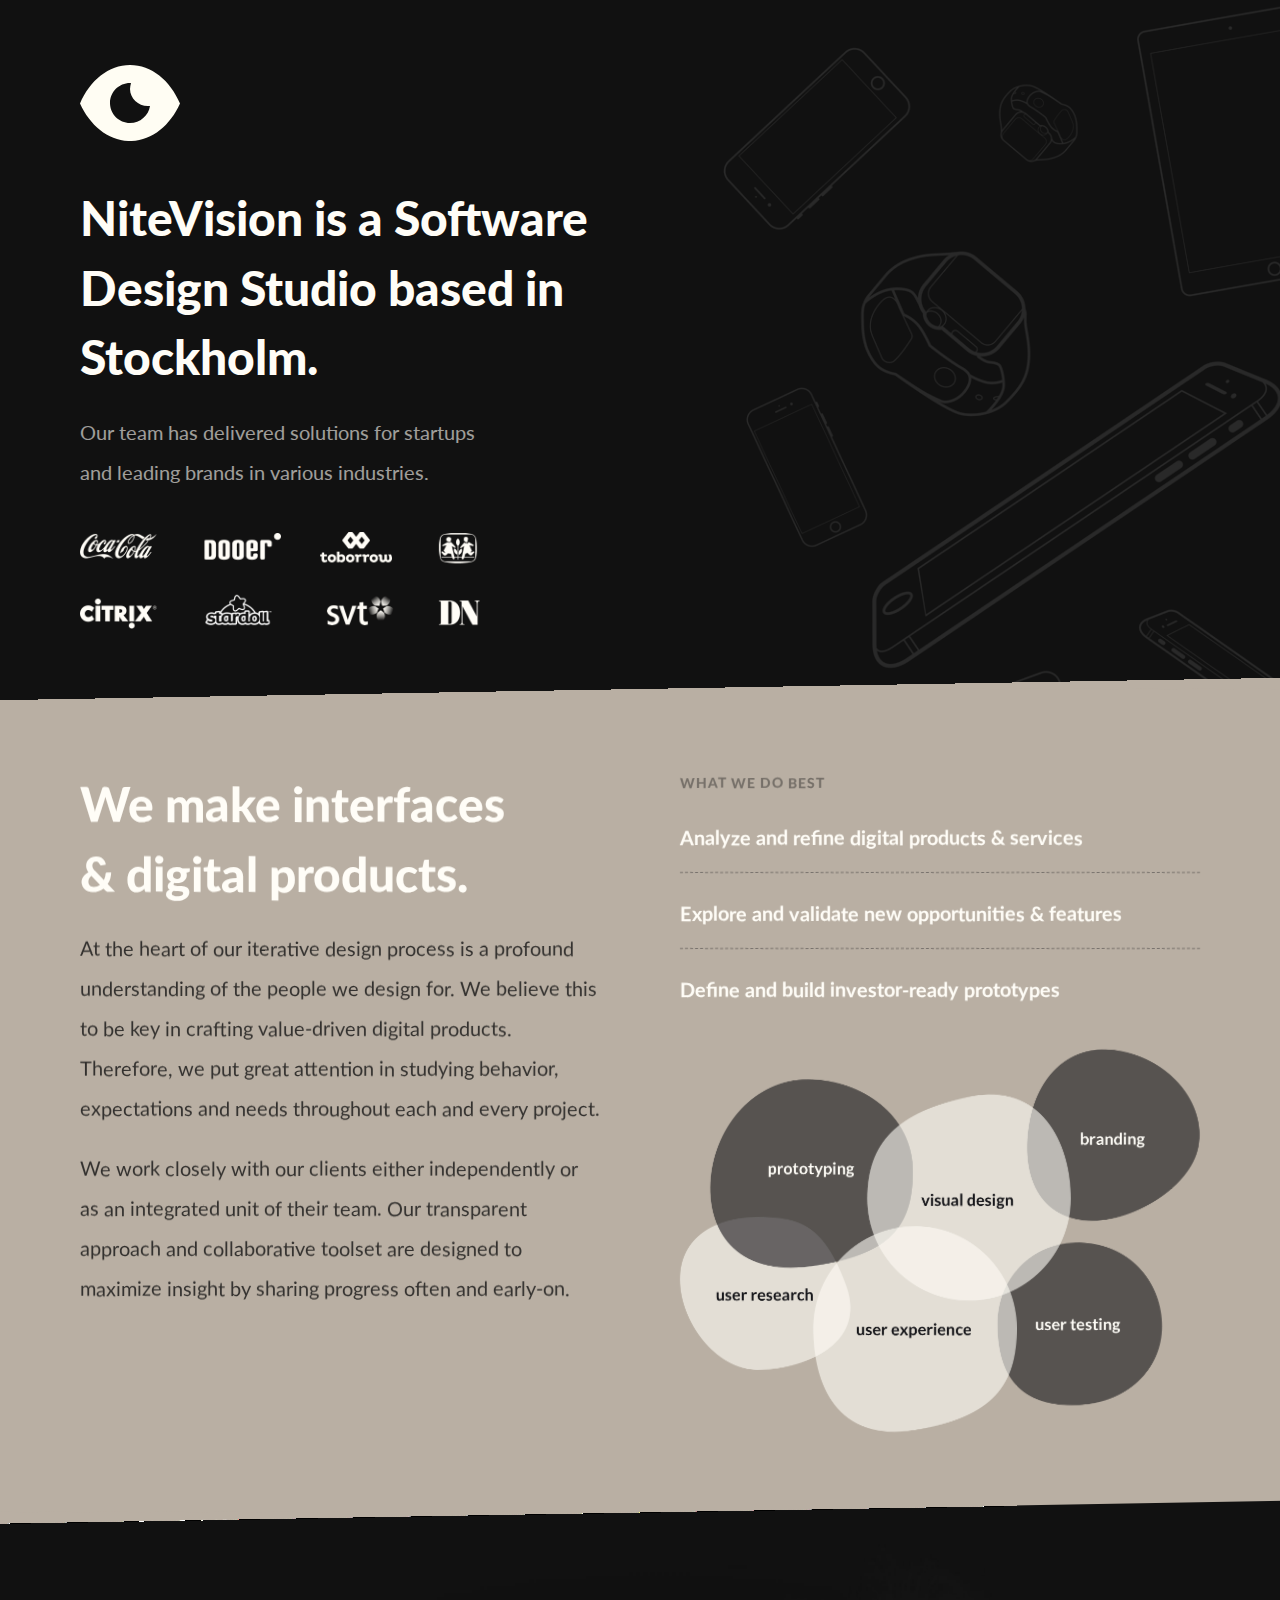
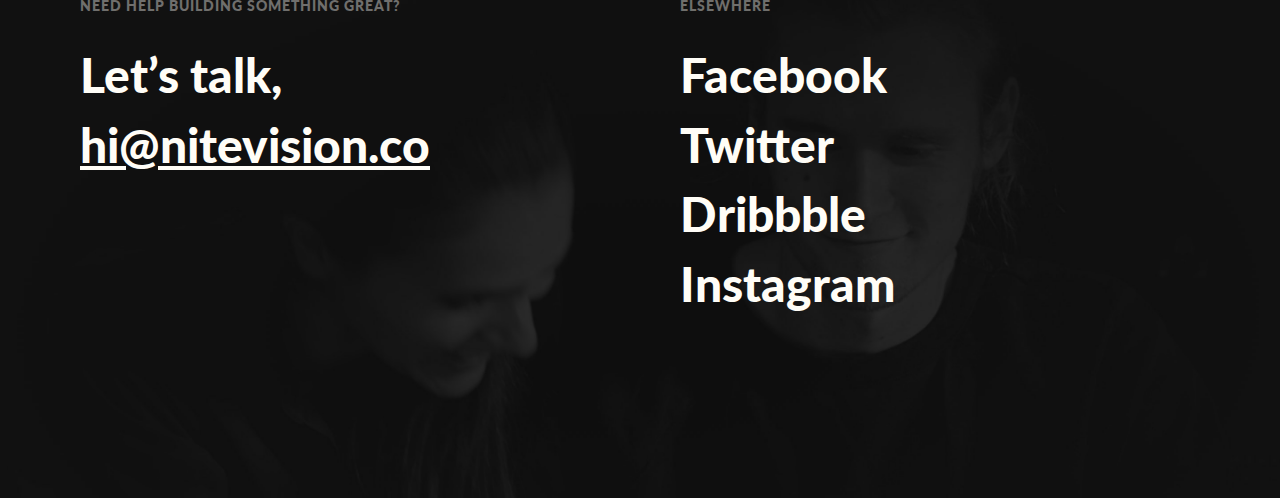
==== commit 273941ea: "add reverse animation layer" ====
--- a/index.html
+++ b/index.html
@@ -49,6 +49,9 @@
       </div>
       <div class="pattern sm-hide">
         <img src="/img/pattern.png" alt="Devices" class="fit" />
+      </div>
+      <div class="pattern pattern-2 sm-hide">
+        <img src="/img/pattern2.png" alt="Devices" class="fit" />
       </div>
     </header>
     <div class="bg-mud skewyn overflow-hidden">
--- a/css/main.css
+++ b/css/main.css
@@ -227,73 +227,69 @@
 
 @-webkit-keyframes pattern {
   0% {
-    -webkit-transform: translateY(-21rem);
-    transform: translateY(-21rem);
-    opacity: 0.1;
-  }
-
-  10% {
-    opacity: 1;
-  }
-
-  40% {
-    opacity: 1;
+    -webkit-transform: translateY(-2rem);
+    transform: translateY(-2rem);
   }
 
   50% {
-    -webkit-transform: translateY(9rem);
-    transform: translateY(9rem);
-    opacity: 0.1;
-  }
-
-  60% {
-    opacity: 1;
-  }
-
-  90% {
-    opacity: 1;
+    -webkit-transform: translateY(0);
+    transform: translateY(0);
   }
 
   100% {
-    -webkit-transform: translateY(-21rem);
-    transform: translateY(-21rem);
-    opacity: 0.1;
+    -webkit-transform: translateY(-2rem);
+    transform: translateY(-2rem);
   }
 }
 
 @keyframes pattern {
   0% {
-    -webkit-transform: translateY(-21rem);
-    transform: translateY(-21rem);
-    opacity: 0.1;
-  }
-
-  10% {
-    opacity: 1;
-  }
-
-  40% {
-    opacity: 1;
+    -webkit-transform: translateY(-2rem);
+    transform: translateY(-2rem);
   }
 
   50% {
-    -webkit-transform: translateY(9rem);
-    transform: translateY(9rem);
-    opacity: 0.1;
-  }
-
-  60% {
-    opacity: 1;
-  }
-
-  90% {
-    opacity: 1;
+    -webkit-transform: translateY(0);
+    transform: translateY(0);
   }
 
   100% {
-    -webkit-transform: translateY(-21rem);
-    transform: translateY(-21rem);
-    opacity: 0.1;
+    -webkit-transform: translateY(-2rem);
+    transform: translateY(-2rem);
+  }
+}
+
+@-webkit-keyframes pattern-rev {
+  0% {
+    -webkit-transform: translateY(0);
+    transform: translateY(0);
+  }
+
+  50% {
+    -webkit-transform: translateY(-2rem);
+    transform: translateY(-2rem);
+  }
+
+  100% {
+    -webkit-transform: translateY(0);
+    transform: translateY(0);
+  }
+}
+
+@keyframes pattern-rev {
+  0% {
+    -webkit-transform: translateY(0);
+    transform: translateY(0);
+  }
+
+  50% {
+    -webkit-transform: translateY(-2rem);
+    transform: translateY(-2rem);
+  }
+
+  100% {
+    -webkit-transform: translateY(0);
+    transform: translateY(0);
   }
 }
 
@@ -305,10 +301,10 @@
   -moz-osx-font-smoothing: grayscale;
   -webkit-animation-name: pattern;
   animation-name: pattern;
-  -webkit-animation-duration: 20s;
-  animation-duration: 20s;
-  -webkit-animation-delay: 2s;
-  animation-delay: 2s;
+  -webkit-animation-duration: 14s;
+  animation-duration: 14s;
+  -webkit-animation-delay: 1s;
+  animation-delay: 1s;
   -webkit-animation-timing-function: cubic-bezier(0.45, 0.05, 0.55, 0.95);
   animation-timing-function: cubic-bezier(0.45, 0.05, 0.55, 0.95);
   -webkit-animation-iteration-count: infinite;
@@ -319,6 +315,11 @@
   animation-direction: alternate;
 }
 
+.pattern-2 {
+  -webkit-animation-name: pattern-rev;
+  animation-name: pattern-rev;
+}
+
 @media (max-width: 40em) {
   .sm-hide { display: none }
 
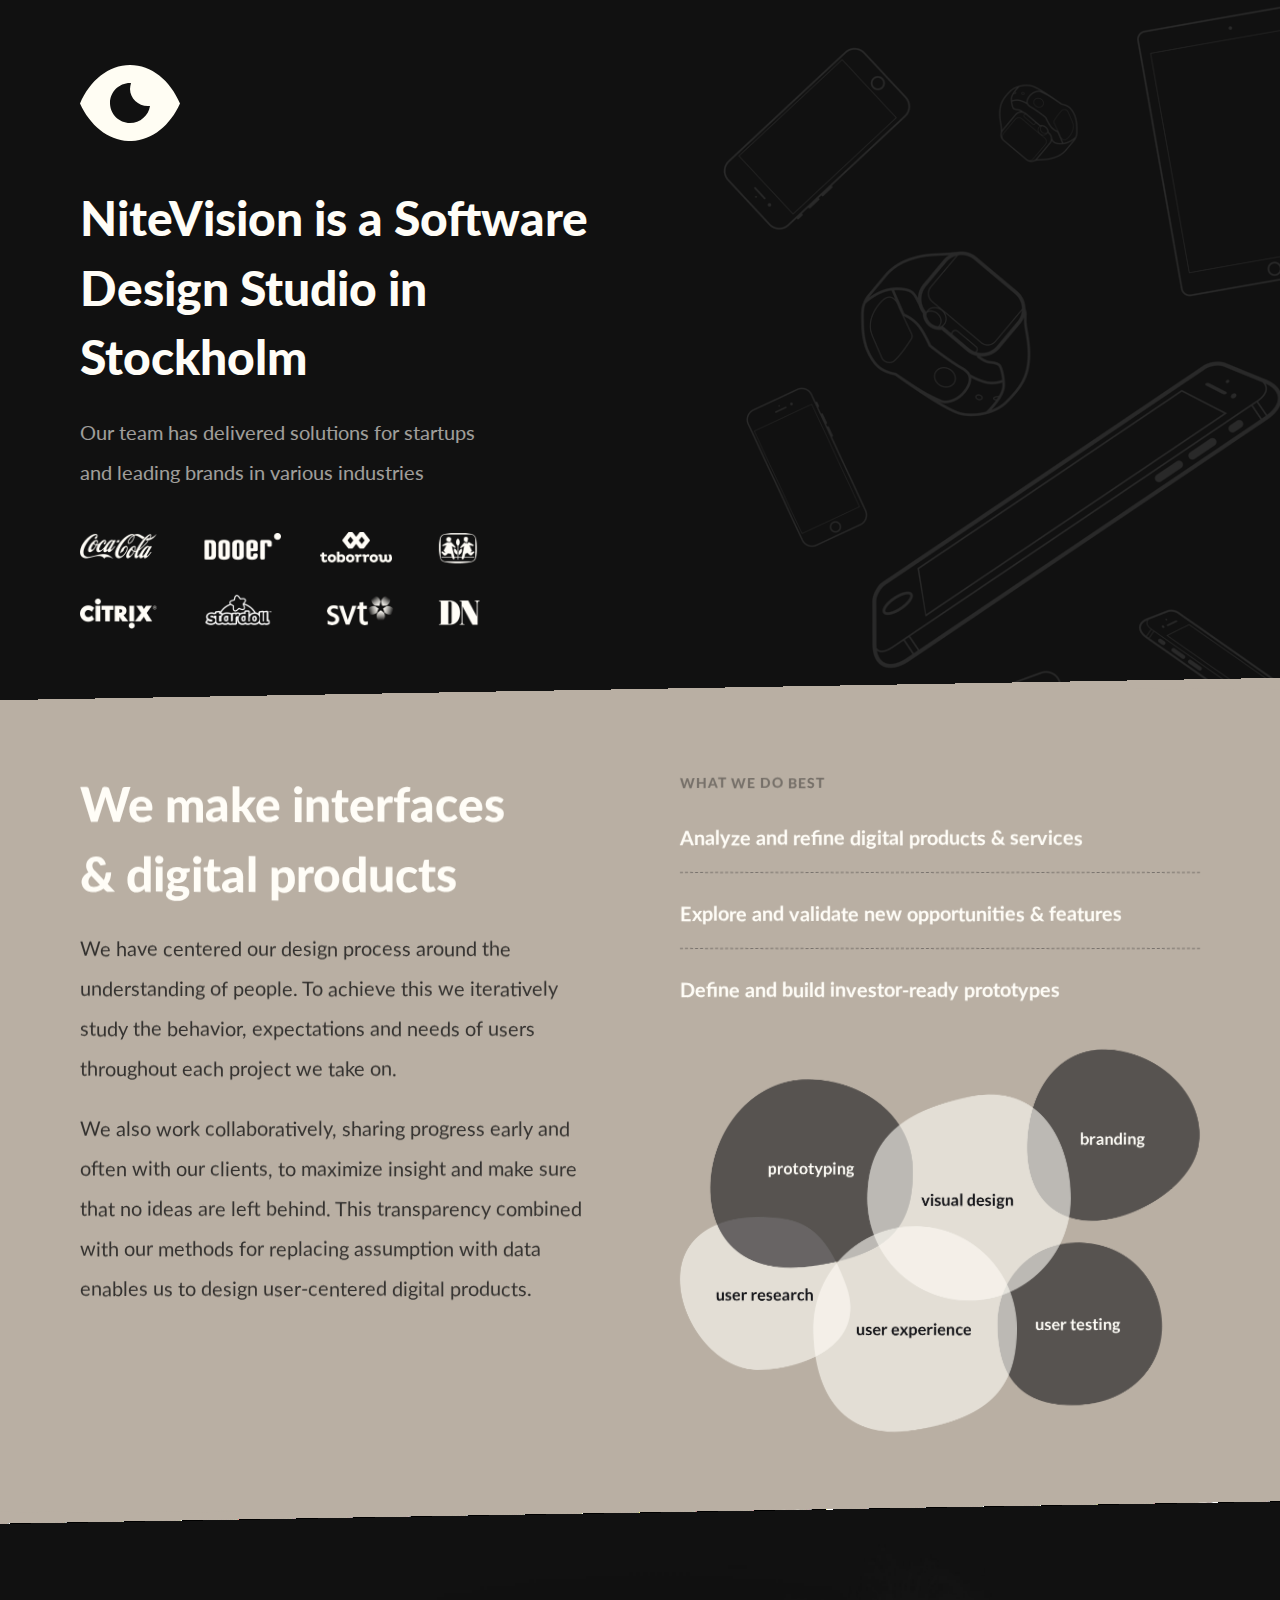
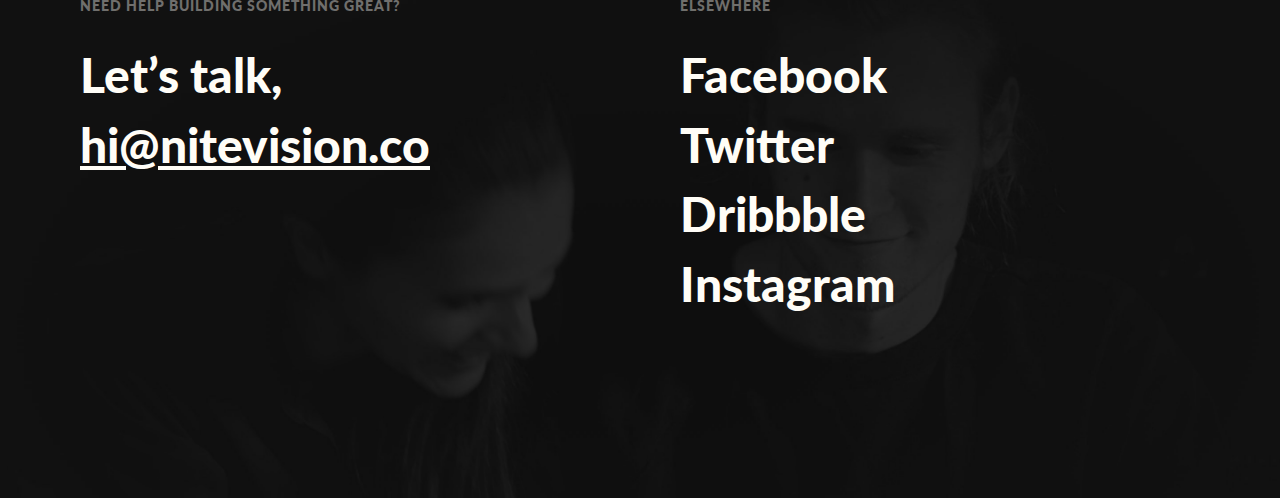
==== commit 1f05d682: "update copy" ====
--- a/index.html
+++ b/index.html
@@ -5,9 +5,9 @@
     <meta http-equiv="x-ua-compatible" content="ie=edge">
     <title itemprop="name">NiteVision</title>
     <link href="https://nitevision.co/" itemprop="url">
-    <meta itemprop="description" content="NiteVision is a Software Design Studio based in Stockholm. Our team has delivered solutions for startups and leading brands in various industries.">
+    <meta itemprop="description" content="NiteVision is a Software Design Studio in Stockholm. Our team has delivered solutions for startups and leading brands in various industries.">
     <meta name="google-site-verification" content="">
-    <meta name="description" content="NiteVision is a Software Design Studio based in Stockholm. Our team has delivered solutions for startups and leading brands in various industries.">
+    <meta name="description" content="NiteVision is a Software Design Studio in Stockholm. Our team has delivered solutions for startups and leading brands in various industries.">
     <meta name="viewport" content="width=device-width, initial-scale=1">
     <link rel="stylesheet" href="/css/normalize.css">
     <link rel="stylesheet" href="/css/main.css">
@@ -43,8 +43,8 @@
     <header class="body-p md-pb3 overflow-hidden relative">
       <div class="header md-half">
         <object type="image/svg+xml" data="/img/nitevision.svg" class="logo"></object>
-        <h1 class="type-lg">NiteVision is a Software Design Studio based in Stockholm.</h1>
-        <p class="type-light intro-text">Our team has delivered solutions for startups and leading brands in various industries.</p>
+        <h1 class="type-lg">NiteVision is a Software Design Studio in Stockholm</h1>
+        <p class="type-light intro-text">Our team has delivered solutions for startups and leading brands in various industries</p>
         <img src="/img/brands.png" alt="Brands" class="fit partners" />
       </div>
       <div class="pattern sm-hide">
@@ -57,9 +57,9 @@
     <div class="bg-mud skewyn overflow-hidden">
       <main class="body-p bg-mud sm-pt2 md-pt3 xl-pt6 sm-pb2 md-pb3 clearfix skewy">
         <section class="md-half">
-          <h2 class="type-lg title-max-width">We make interfaces & digital products.</h2>
-          <p class="type-dark">At the heart of our iterative design process is a profound understanding of the people we design for. We believe this to be key in crafting value-driven digital products. Therefore, we put great attention in studying behavior, expectations and needs throughout each and every project.</p>
-          <p class="type-dark">We work closely with our clients either independently or as an integrated unit of their team. Our transparent approach and collaborative toolset are designed to maximize insight by sharing progress often and early-on.</p>
+          <h2 class="type-lg title-max-width">We make interfaces & digital products</h2>
+          <p class="type-dark">We have centered our design process around the understanding of people. To achieve this we iteratively study the behavior, expectations and needs of users throughout each project we take on.</p>
+          <p class="type-dark">We also work collaboratively, sharing progress early and often with our clients, to maximize insight and make sure that no ideas are left behind. This transparency combined with our methods for replacing assumption with data enables us to design user-centered digital products.</p>
         </section>
         <section class="md-half sm-mt2">
           <h3 class="type-caps type-grey">What we do best</h3>
--- a/css/main.css
+++ b/css/main.css
@@ -103,12 +103,6 @@
   margin-top: 5vh;
 }
 
-.pattern {
-  position: absolute;
-  top: 0;
-  width: 33rem;
-}
-
 .type-light {
   opacity: 0.6;
   -webkit-font-smoothing: antialiased;
@@ -227,8 +221,8 @@
 
 @-webkit-keyframes pattern {
   0% {
-    -webkit-transform: translateY(-2rem);
-    transform: translateY(-2rem);
+    -webkit-transform: translateY(-0.25rem);
+    transform: translateY(-0.25rem);
   }
 
   50% {
@@ -237,15 +231,15 @@
   }
 
   100% {
-    -webkit-transform: translateY(-2rem);
-    transform: translateY(-2rem);
+    -webkit-transform: translateY(-0.25rem);
+    transform: translateY(-0.25rem);
   }
 }
 
 @keyframes pattern {
   0% {
-    -webkit-transform: translateY(-2rem);
-    transform: translateY(-2rem);
+    -webkit-transform: translateY(-0.25rem);
+    transform: translateY(-0.25rem);
   }
 
   50% {
@@ -254,8 +248,8 @@
   }
 
   100% {
-    -webkit-transform: translateY(-2rem);
-    transform: translateY(-2rem);
+    -webkit-transform: translateY(-0.25rem);
+    transform: translateY(-0.25rem);
   }
 }
 
@@ -266,8 +260,8 @@
   }
 
   50% {
-    -webkit-transform: translateY(-2rem);
-    transform: translateY(-2rem);
+    -webkit-transform: translateY(-0.25rem);
+    transform: translateY(-0.25rem);
   }
 
   100% {
@@ -283,8 +277,8 @@
   }
 
   50% {
-    -webkit-transform: translateY(-2rem);
-    transform: translateY(-2rem);
+    -webkit-transform: translateY(-0.25rem);
+    transform: translateY(-0.25rem);
   }
 
   100% {
@@ -294,6 +288,9 @@
 }
 
 .pattern {
+  position: absolute;
+  top: 0;
+  width: 33rem;
   vertical-align: middle;
   box-shadow: 0 0 1px rgba(0, 0, 0, 0);
   -webkit-backface-visibility: hidden;
@@ -301,10 +298,10 @@
   -moz-osx-font-smoothing: grayscale;
   -webkit-animation-name: pattern;
   animation-name: pattern;
-  -webkit-animation-duration: 14s;
-  animation-duration: 14s;
-  -webkit-animation-delay: 1s;
-  animation-delay: 1s;
+  -webkit-animation-duration: 3s;
+  animation-duration: 3s;
+  -webkit-animation-delay: 0s;
+  animation-delay: 0s;
   -webkit-animation-timing-function: cubic-bezier(0.45, 0.05, 0.55, 0.95);
   animation-timing-function: cubic-bezier(0.45, 0.05, 0.55, 0.95);
   -webkit-animation-iteration-count: infinite;
@@ -318,6 +315,8 @@
 .pattern-2 {
   -webkit-animation-name: pattern-rev;
   animation-name: pattern-rev;
+  -webkit-animation-delay: 1s;
+  animation-delay: 1s;
 }
 
 @media (max-width: 40em) {
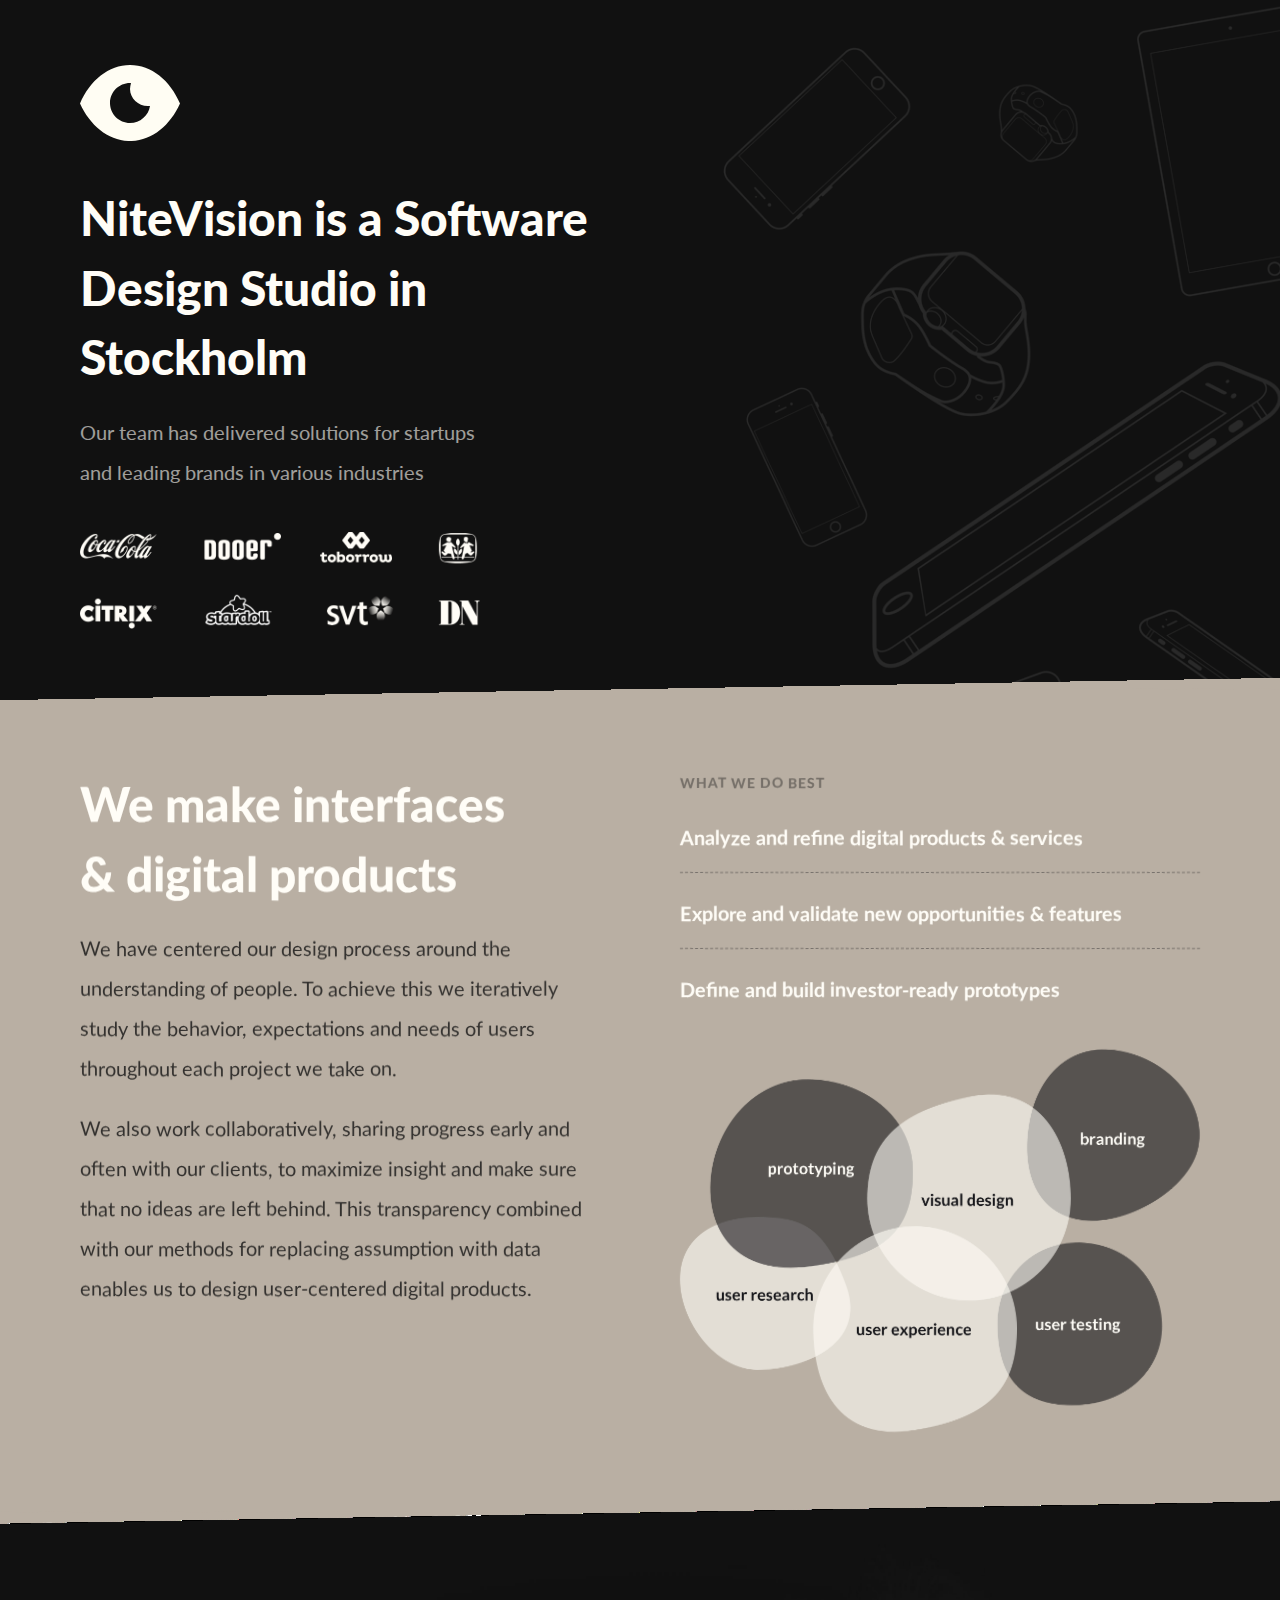
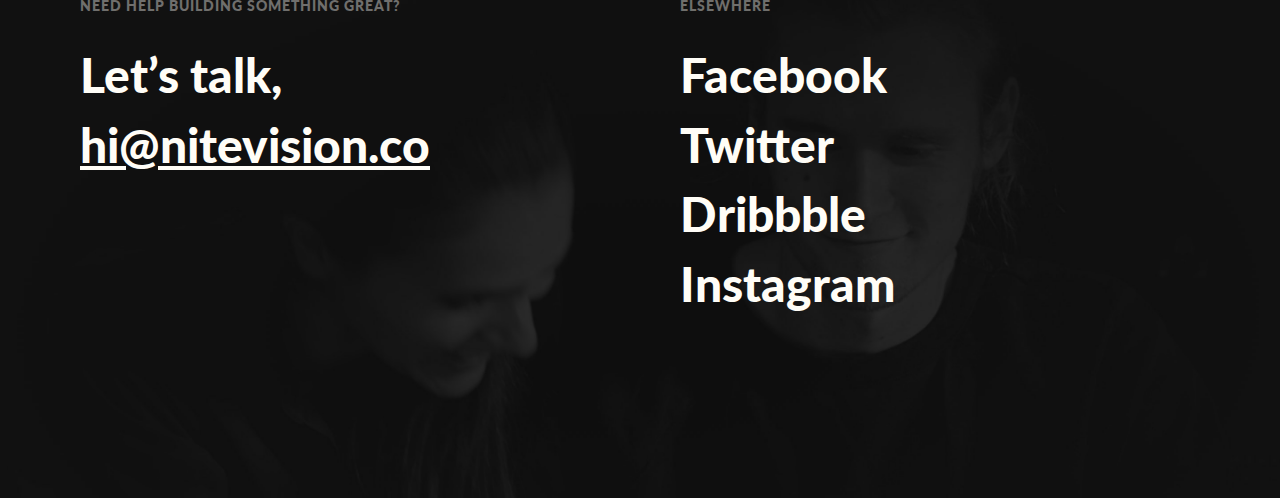
==== commit 8cddd643: "remove microdata tags messed up by cloudflare email protection" ====
--- a/index.html
+++ b/index.html
@@ -71,11 +71,10 @@
       </main>
     </div>
     <section class="body-p sm-pt2 md-pt3 xl-pt6 pb-last clearfix background">
-      <div itemscope itemtype="http://schema.org/Organization" class="md-half">
-        <h2 itemprop="legalName" class="hide">NiteVision</h2>
+      <div class="md-half">
         <p class="type-caps">Need help building something great?</p>
         <p class="type-lg">Let’s talk,<br> 
-          <a href="mailto:hi@nitevision.co" itemprop="email" class="link underline">hi@nitevision.co</a>
+          <a href="mailto:hi@nitevision.co" class="link underline">hi@nitevision.co</a>
         </p>
       </div>
       <div class="md-half sm-mt2">
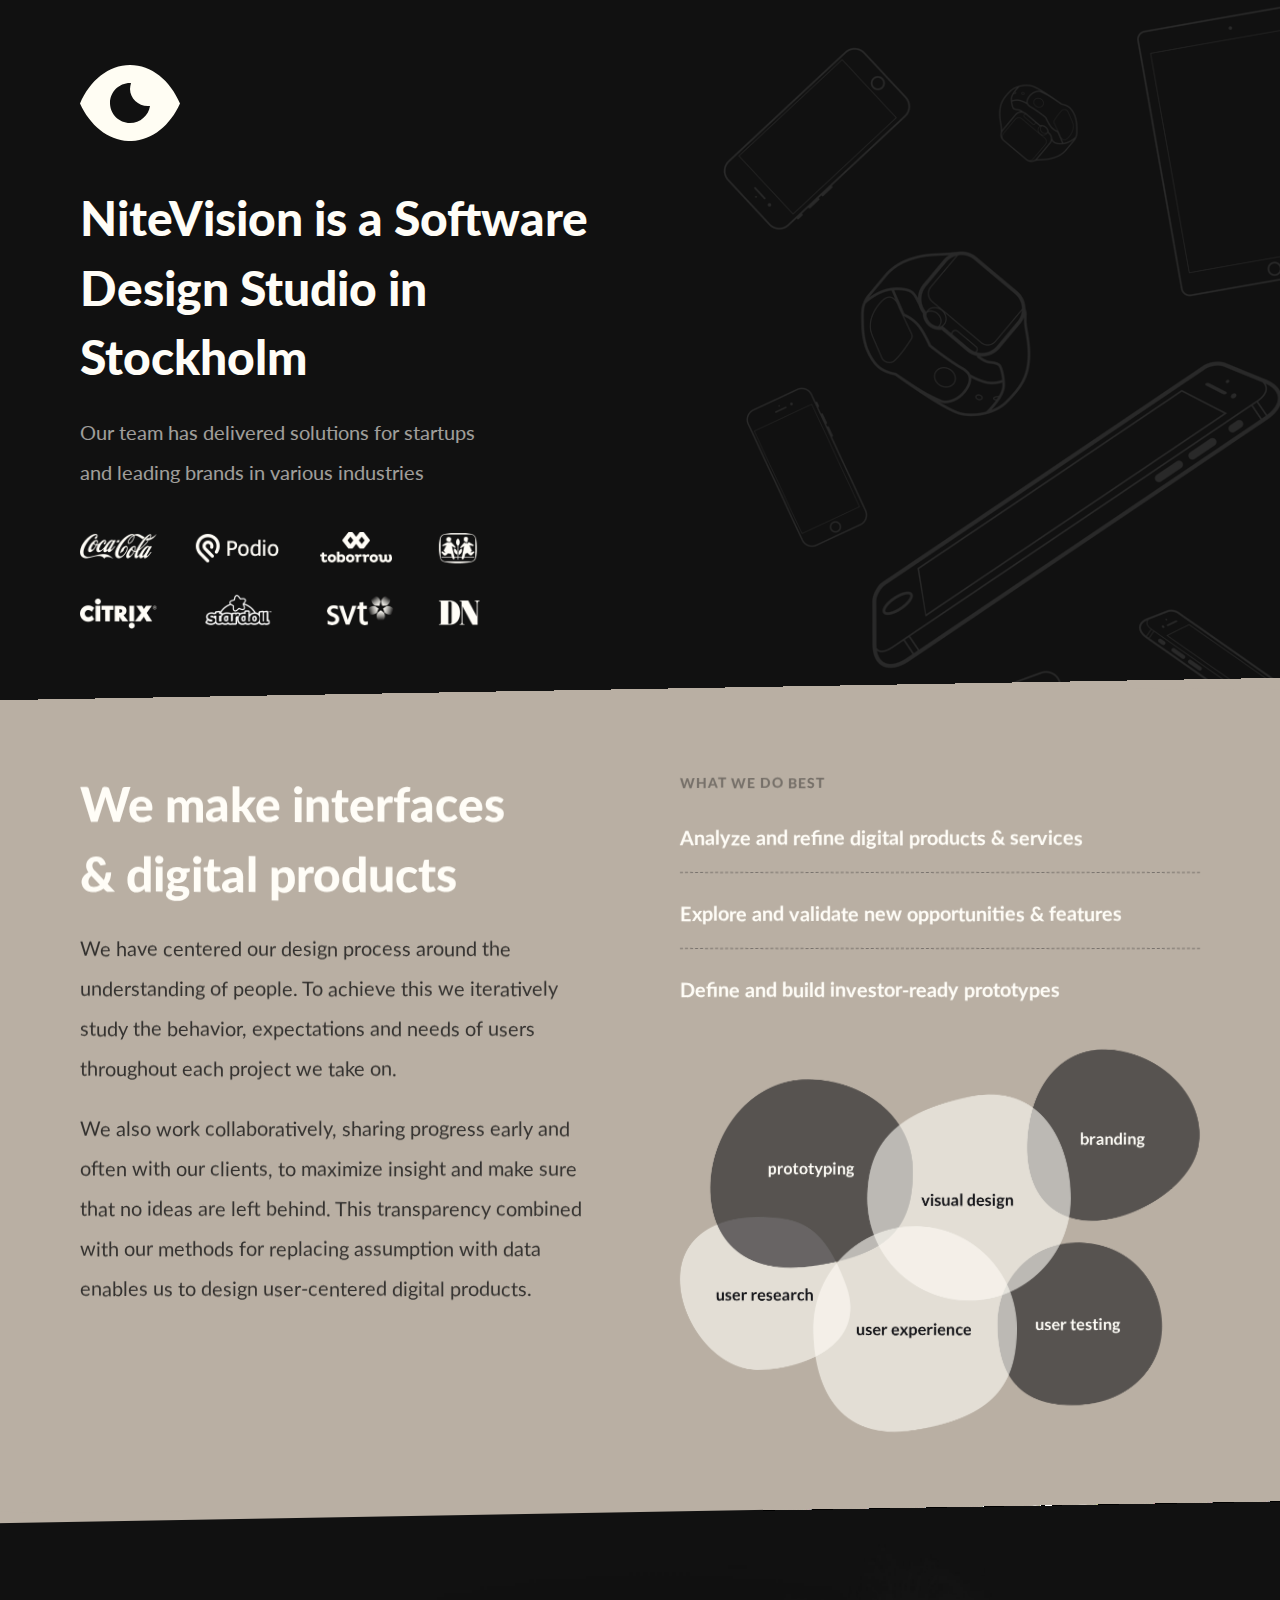
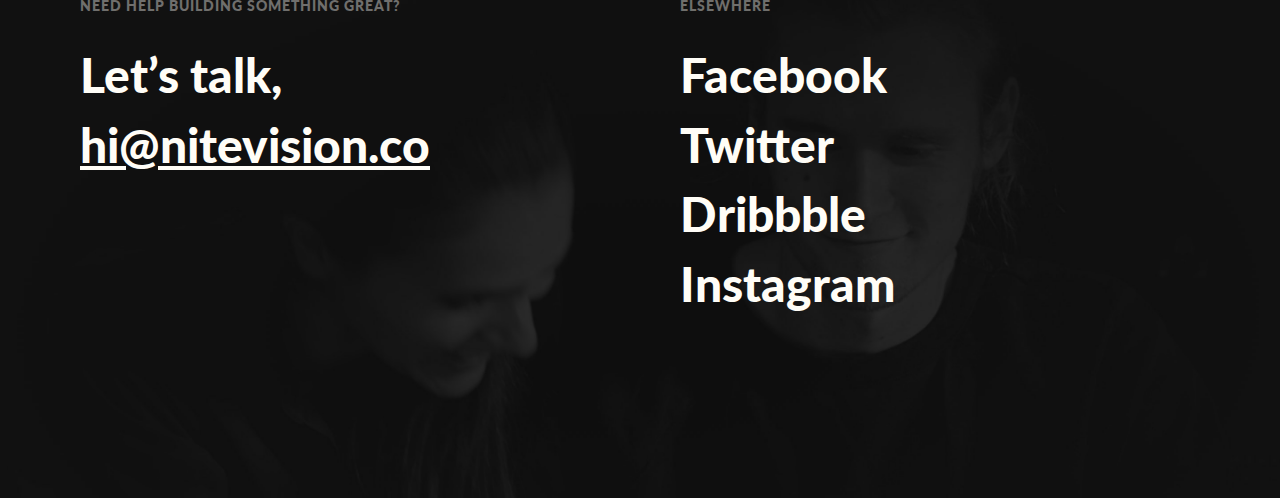
==== commit 11cf7929: "remove unused meta tag" ====
--- a/index.html
+++ b/index.html
@@ -6,7 +6,6 @@
     <title itemprop="name">NiteVision</title>
     <link href="https://nitevision.co/" itemprop="url">
     <meta itemprop="description" content="NiteVision is a Software Design Studio in Stockholm. Our team has delivered solutions for startups and leading brands in various industries.">
-    <meta name="google-site-verification" content="">
     <meta name="description" content="NiteVision is a Software Design Studio in Stockholm. Our team has delivered solutions for startups and leading brands in various industries.">
     <meta name="viewport" content="width=device-width, initial-scale=1">
     <link rel="stylesheet" href="/css/normalize.css">
